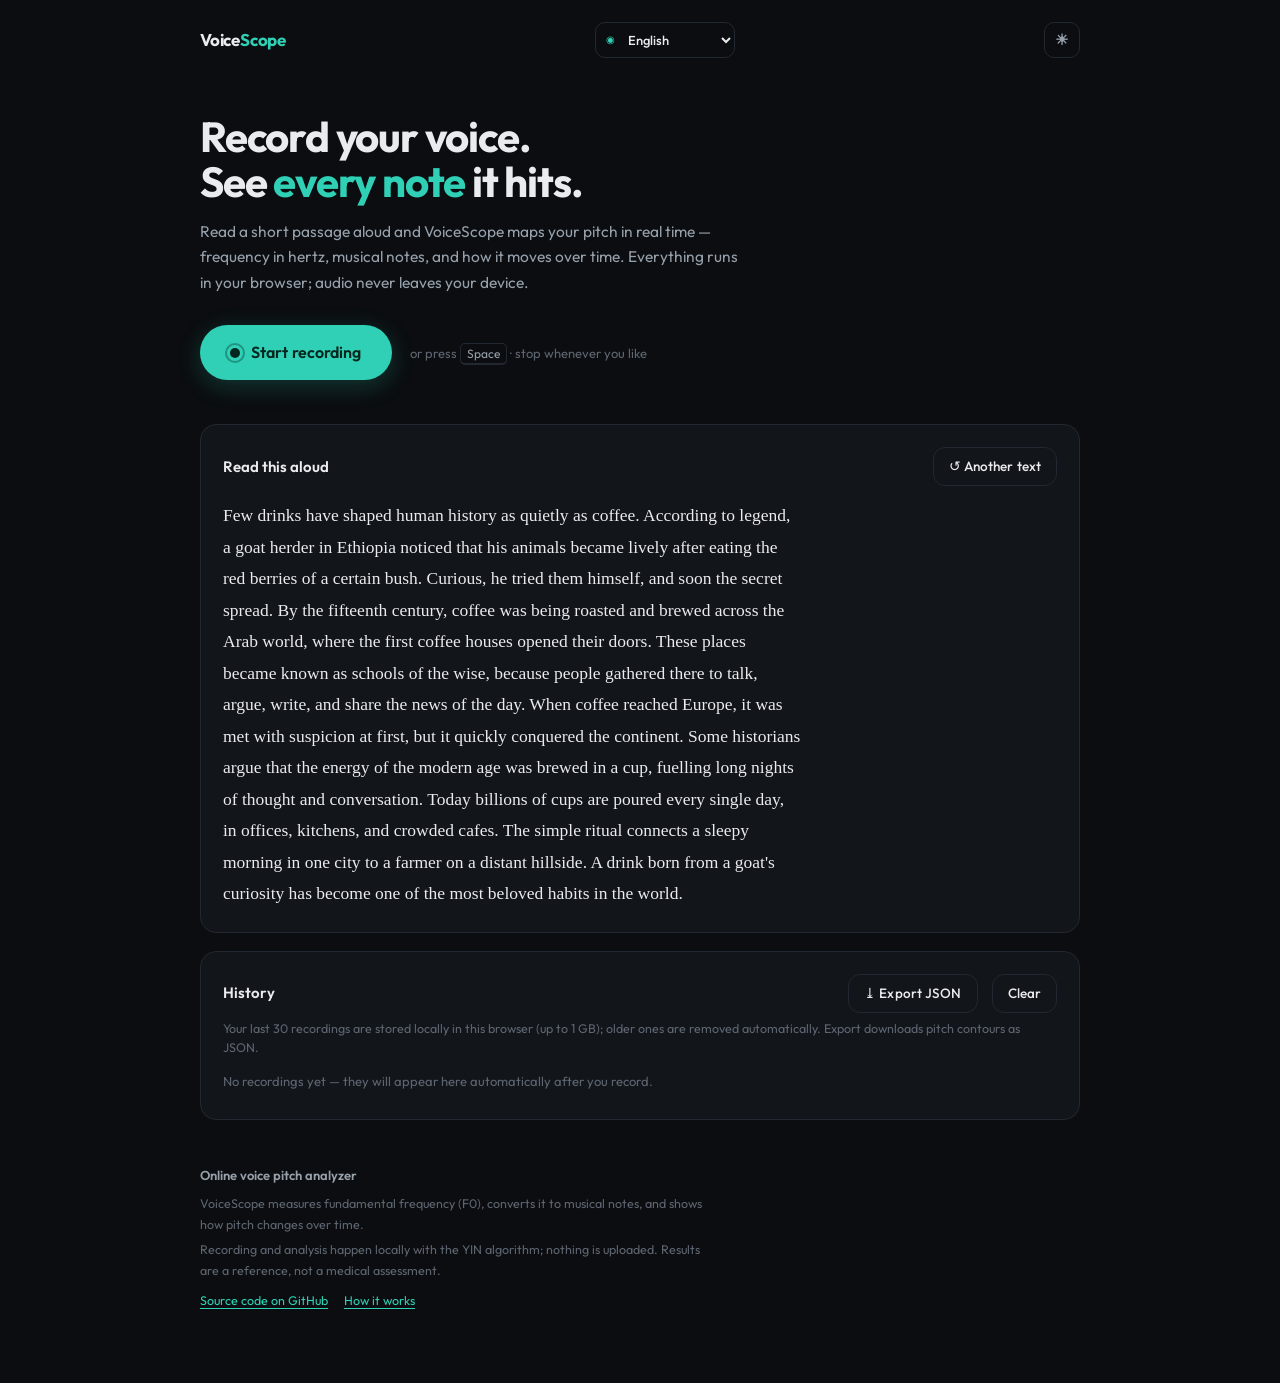
==== index.html @ 10de9e74 "Stabilize mobile recording and redesign playback Fix live-panel reflow caused by variable pitch text" ====
<!DOCTYPE html>
<html lang="en">
<head>
<meta charset="UTF-8" />
<meta name="viewport" content="width=device-width, initial-scale=1.0" />
<title>VoiceScope — free online voice pitch analyzer</title>
<meta name="description" content="Free online voice pitch analyzer. Record your voice and see its fundamental frequency (F0) in hertz, musical notes, and how the pitch moves over time. A clean, private voicecel alternative — audio never leaves your browser." />
<meta name="keywords" content="voice pitch analyzer, voice frequency analyzer, fundamental frequency, F0, voice pitch test, pitch detection, YIN, vocal range, voice notes, Hz, voicecel, voicecel alternative, deep voice test, анализатор голоса, высота голоса, частота голоса, тон голоса, определить высоту голоса онлайн" />
<meta name="robots" content="index, follow, max-image-preview:large" />
<meta name="author" content="Lemelson" />
<meta name="theme-color" content="#0b0d10" />
<link rel="canonical" href="https://lemelson.github.io/VoiceScope/" />
<link rel="icon" href="favicon.svg" type="image/svg+xml" />
<meta property="og:type" content="website" />
<meta property="og:locale" content="en_US" />
<meta property="og:locale:alternate" content="ru_RU" />
<meta property="og:locale:alternate" content="es_ES" />
<meta property="og:locale:alternate" content="de_DE" />
<meta property="og:locale:alternate" content="fr_FR" />
<meta property="og:locale:alternate" content="pt_BR" />
<meta property="og:locale:alternate" content="zh_CN" />
<meta property="og:locale:alternate" content="ja_JP" />
<meta property="og:locale:alternate" content="ko_KR" />
<meta property="og:locale:alternate" content="hi_IN" />
<meta property="og:site_name" content="VoiceScope" />
<meta property="og:title" content="VoiceScope — free online voice pitch analyzer" />
<meta property="og:description" content="Record your voice and see its fundamental frequency, notes and pitch contour over time. Runs entirely in your browser — a private voicecel alternative." />
<meta property="og:url" content="https://lemelson.github.io/VoiceScope/" />
<meta property="og:image" content="https://lemelson.github.io/VoiceScope/og-image.png" />
<meta property="og:image:width" content="1200" />
<meta property="og:image:height" content="630" />
<meta property="og:image:alt" content="VoiceScope — free online voice pitch analyzer showing a pitch contour" />
<meta name="twitter:card" content="summary_large_image" />
<meta name="twitter:title" content="VoiceScope — voice pitch analyzer" />
<meta name="twitter:description" content="See your voice frequency, notes and pitch contour, right in your browser. Audio stays on your device." />
<meta name="twitter:image" content="https://lemelson.github.io/VoiceScope/og-image.png" />
<link rel="preconnect" href="https://fonts.googleapis.com" />
<link rel="preconnect" href="https://fonts.gstatic.com" crossorigin />
<link href="https://fonts.googleapis.com/css2?family=Outfit:wght@400;500;600;700&display=swap" rel="stylesheet" />
<script type="application/ld+json">
{
  "@context": "https://schema.org",
  "@type": "WebApplication",
  "name": "VoiceScope",
  "alternateName": "Voice pitch analyzer",
  "url": "https://lemelson.github.io/VoiceScope/",
  "description": "Free in-browser voice pitch analyzer with note visualization and a pitch contour over time — a private voicecel alternative.",
  "applicationCategory": "MultimediaApplication",
  "operatingSystem": "Any",
  "browserRequirements": "Modern browser with Web Audio API and microphone access",
  "isAccessibleForFree": true,
  "image": "https://lemelson.github.io/VoiceScope/og-image.png",
  "keywords": "voice pitch analyzer, fundamental frequency, F0, pitch detection, vocal range, voicecel alternative, высота голоса, частота голоса",
  "offers": { "@type": "Offer", "price": "0", "priceCurrency": "USD" },
  "codeRepository": "https://github.com/Lemelson/VoiceScope",
  "inLanguage": ["en", "ru", "es", "de", "fr", "pt", "zh", "ja", "ko", "hi"],
  "featureList": [
    "Fundamental frequency (F0) analysis in hertz",
    "Note detection and pitch contour over time",
    "Local processing — audio never uploaded",
    "Playback and WAV download",
    "Local recording history"
  ]
}
</script>
<style>
  :root{
    --bg:#0b0d10; --panel:#12151a; --panel2:#191d24; --line:#222831;
    --text:#e9ebee; --muted:#96a0ab; --muted2:#5d6570;
    --accent:#2fd0b5; --accent-soft:rgba(47,208,181,.12); --accent-ink:#05261f;
    --blue:#6ea8f7; --red:#ef6f6b; --amber:#e8b44a; --stop-ink:#2a0808;
    --radius:16px; --shadow:none; --field-bg:#191d24;
  }
  [data-theme="light"]{
    --bg:#f6f6f4; --panel:#ffffff; --panel2:#f0f0ee; --line:#e5e5e2;
    --text:#1d2126; --muted:#69727c; --muted2:#9aa2ab;
    --accent:#0e9a85; --accent-soft:rgba(14,154,133,.10); --accent-ink:#ffffff;
    --blue:#2563eb; --red:#dc4a45; --amber:#c98a12; --stop-ink:#ffffff;
    --shadow:0 1px 2px rgba(25,30,40,.04), 0 4px 14px rgba(25,30,40,.05); --field-bg:#f7f7f5;
  }
  *{box-sizing:border-box}
  .sr-only{position:absolute; width:1px; height:1px; padding:0; margin:-1px; overflow:hidden;
    clip:rect(0,0,0,0); white-space:nowrap; border:0}
  html{scroll-behavior:smooth}
  html,body{margin:0;padding:0}
  body{
    background:var(--bg); color:var(--text);
    font:15px/1.55 "Outfit",-apple-system,BlinkMacSystemFont,"Segoe UI",Roboto,sans-serif;
    -webkit-font-smoothing:antialiased;
    display:flex; flex-direction:column; align-items:center;
    min-height:100dvh; padding:0 20px 72px;
    transition:background .25s ease, color .25s ease;
  }
  .wrap{width:100%; max-width:880px}

  /* top bar */
  .topbar{display:flex; align-items:center; gap:12px; padding:22px 0 0}
  .wordmark{font-weight:700; font-size:17px; letter-spacing:-.2px}
  .wordmark i{font-style:normal; color:var(--accent)}
  .lang-picker{margin-left:auto; position:relative; display:flex; align-items:center}
  .lang-picker::before{content:'◉'; position:absolute; left:11px; color:var(--accent); font-size:10px; pointer-events:none}
  .lang-picker select{height:36px; min-width:128px; padding:0 30px 0 28px; border-radius:10px;
    background:transparent; color:var(--text); border:1px solid var(--line); cursor:pointer; font-weight:500}
  .lang-picker select:hover{border-color:var(--accent)}
  .theme-btn{margin-left:auto; background:transparent; border:1px solid var(--line); color:var(--muted);
    width:36px; height:36px; padding:0; border-radius:10px; font-size:15px; cursor:pointer; flex:0 0 auto;
    transition:border-color .2s, color .2s}
  .theme-btn:hover{border-color:var(--accent); color:var(--accent)}
  .theme-btn:focus-visible{outline:2px solid var(--accent); outline-offset:2px}

  /* hero */
  .hero{padding:56px 0 44px; max-width:620px}
  .hero.hidden{display:none}
  .hero h1{font-size:clamp(30px,5.4vw,42px); font-weight:700; letter-spacing:-1.2px;
    line-height:1.08; margin:0 0 14px; text-wrap:balance}
  .hero h1 em{font-style:normal; color:var(--accent)}
  .hero p{color:var(--muted); font-size:15.5px; line-height:1.65; margin:0 0 30px; max-width:54ch; text-wrap:pretty}
  .hero-cta{display:flex; align-items:center; gap:18px; flex-wrap:wrap}
  .hero-hint{color:var(--muted2); font-size:13px}
  kbd{font:12px/1 "Outfit",sans-serif; border:1px solid var(--line); border-bottom-width:2px;
    border-radius:5px; padding:2px 6px; color:var(--muted)}

  button{font:inherit; cursor:pointer; border:none; border-radius:12px;
    padding:10px 18px; font-weight:600; letter-spacing:.1px;
    transition:transform .15s ease, filter .15s ease, background .2s, color .2s, border-color .2s}
  button:disabled{opacity:.4; cursor:default}
  button:focus-visible{outline:2px solid var(--accent); outline-offset:2px}
  button:active:not(:disabled){transform:scale(.98)}

  .btn-rec{background:var(--accent); color:var(--accent-ink);
    padding:15px 30px; border-radius:999px; font-size:16px; font-weight:600;
    display:inline-flex; align-items:center; gap:11px;
    box-shadow:0 6px 24px rgba(47,208,181,.22)}
  .btn-rec:hover:not(:disabled){filter:brightness(1.07); transform:translateY(-1px)}
  .rec-dot{width:10px; height:10px; border-radius:50%; background:var(--accent-ink); position:relative}
  .rec-dot::after{content:''; position:absolute; inset:-5px; border-radius:50%;
    border:2px solid var(--accent-ink); opacity:.35; animation:pulse 2s ease-out infinite}
  @keyframes pulse{0%{transform:scale(.6); opacity:.4} 70%{transform:scale(1.15); opacity:0} 100%{opacity:0}}

  .btn-stop{background:var(--red); color:var(--stop-ink); border-radius:999px; padding:12px 26px; font-size:15px}
  .btn-stop:hover{filter:brightness(1.08)}
  .btn-ghost{background:transparent; color:var(--text); border:1px solid var(--line); padding:8px 15px; font-weight:500; font-size:13.5px}
  .btn-ghost:hover:not(:disabled){border-color:var(--accent); color:var(--accent)}

  .card{
    background:var(--panel); border:1px solid var(--line);
    border-radius:var(--radius); padding:22px; margin-bottom:18px;
    box-shadow:var(--shadow); transition:background .25s ease, border-color .25s ease;
  }
  .row{display:flex; gap:14px; align-items:center; flex-wrap:wrap}
  .grow{flex:1 1 auto}
  .hint{color:var(--muted2); font-size:12.5px; margin-top:6px}
  a{color:var(--accent); text-underline-offset:3px}

  /* live panel */
  #live{display:none}
  #live.on{display:grid; grid-template-columns:auto minmax(110px,1fr) minmax(88px,auto) minmax(110px,auto) auto;
    align-items:center; gap:18px; position:sticky; top:12px; z-index:5; backdrop-filter:blur(8px);
    overflow-anchor:none}
  .timer{font-variant-numeric:tabular-nums; font-size:30px; font-weight:600; letter-spacing:.5px}
  .live-stat{font-size:13px; color:var(--muted); display:flex; flex-direction:column; justify-content:center;
    gap:1px; min-width:88px; min-height:52px; overflow:hidden}
  .live-stat span,.live-stat b{display:block; white-space:nowrap; overflow:hidden; text-overflow:ellipsis}
  .live-stat span{height:18px; line-height:18px}
  .live-stat b{height:26px; line-height:26px}
  .live-stat b{color:var(--text); font-size:17px; font-weight:600; font-variant-numeric:tabular-nums}
  .live-stat.acc b{color:var(--accent)}
  .meter{height:8px; background:var(--panel2); border-radius:6px; overflow:hidden; min-width:0}
  .meter > i{display:block; height:100%; width:0%; background:linear-gradient(90deg,var(--accent),var(--amber),var(--red)); transition:width .06s linear}

  .live-chart-stage{display:none; margin-bottom:20px; padding-bottom:20px; border-bottom:1px solid var(--line); overflow-anchor:none}
  .live-chart-stage.on{display:block}
  .live-chart-head{display:flex; align-items:baseline; justify-content:space-between; gap:12px; margin-bottom:10px}
  .live-chart-head strong{font-size:14px; font-weight:600}
  .live-chart-head span{color:var(--muted2); font-size:12px}
  #liveChart{height:clamp(260px,38vw,360px); background:var(--bg); cursor:default}

  /* reading passage */
  .read-top{display:flex; align-items:center; gap:14px; flex-wrap:wrap; margin-bottom:6px}
  .read-top strong{font-weight:600; font-size:15px}
  .seg{display:inline-flex; background:var(--panel2); border:1px solid var(--line); border-radius:999px; padding:3px}
  .seg button{background:transparent; color:var(--muted); border-radius:999px; padding:5px 15px; font-size:13px; font-weight:500}
  .seg button.active{background:var(--accent); color:var(--accent-ink); font-weight:600}
  .rtext{font-family:Georgia,"Times New Roman",serif; font-size:17.5px; line-height:1.8;
         max-width:66ch; margin-top:14px; text-wrap:pretty}
  [data-theme="light"] .rtext{color:#2a2f36}

  /* results */
  #results{display:none}
  #results.on{display:block}
  .sec-label{font-size:11.5px; font-weight:600; letter-spacing:1.6px; text-transform:uppercase;
    color:var(--muted2); margin:34px 0 12px}
  .stats{display:grid; grid-template-columns:minmax(180px,1.35fr) repeat(3,minmax(105px,1fr)); gap:10px}
  .stat{background:var(--panel2); border:1px solid var(--line); border-radius:12px; padding:13px 15px; min-height:78px}
  .stat .k{font-size:12px; color:var(--muted)}
  .stat .v{font-size:22px; font-weight:600; margin-top:2px; font-variant-numeric:tabular-nums; letter-spacing:-.3px}
  .stat .v small{font-size:12.5px; color:var(--muted); font-weight:500; letter-spacing:0}
  .stat.hero-stat{grid-row:span 2; display:flex; flex-direction:column; justify-content:center; min-height:166px;
    background:var(--accent-soft); border-color:color-mix(in srgb,var(--accent) 28%,var(--line))}
  .stat.hero-stat .v{color:var(--accent); font-size:32px; line-height:1.15}

  .chart-box{position:relative; width:100%}
  canvas{width:100%; display:block; border-radius:10px; cursor:pointer}
  .vline{position:absolute; width:1px; pointer-events:none; display:none; z-index:2}
  .vline.play{width:2px; background:var(--accent); box-shadow:0 0 8px var(--accent)}
  .vline.play::before{content:''; position:absolute; top:-5px; left:-3px; width:8px; height:8px;
    border-radius:50%; background:var(--accent); box-shadow:0 0 6px var(--accent)}
  .vline.hover{background:var(--muted2); opacity:.6}
  .vtip{position:absolute; transform:translateX(-50%); background:var(--text); color:var(--bg);
    font-size:10px; font-weight:600; padding:2px 6px; border-radius:5px; pointer-events:none;
    display:none; z-index:3; font-variant-numeric:tabular-nums; white-space:nowrap}
  .legend{display:flex; gap:16px; flex-wrap:wrap; font-size:12px; color:var(--muted); margin-top:12px}
  .legend span{display:inline-flex; align-items:center; gap:6px}
  .swatch{width:18px; height:3px; border-radius:2px; display:inline-block}
  .dot{width:8px; height:8px; border-radius:50%; display:inline-block}
  audio{display:none}
  .audio-player{display:grid; grid-template-columns:42px auto minmax(120px,1fr) 36px 90px; gap:12px;
    align-items:center; background:var(--panel2); border:1px solid var(--line); border-radius:14px; padding:12px 14px}
  .player-icon{display:grid; place-items:center; width:38px; height:38px; padding:0; border-radius:10px;
    background:var(--text); color:var(--bg); font-size:15px}
  #playerToggle::before{content:''; width:0; height:0; margin-left:2px; border-top:6px solid transparent;
    border-bottom:6px solid transparent; border-left:9px solid currentColor}
  #playerToggle[data-playing="true"]::before{width:11px; height:13px; margin:0; border:0;
    background:linear-gradient(90deg,currentColor 0 35%,transparent 35% 65%,currentColor 65%)}
  #playerMute::before{content:''; width:15px; height:14px; background:currentColor;
    clip-path:polygon(0 36%,32% 36%,72% 0,72% 100%,32% 64%,0 64%)}
  #playerMute::after{content:''; width:7px; height:11px; margin-left:-9px; border-right:2px solid currentColor;
    border-radius:50%}
  #playerMute[data-muted="true"]::after{width:10px; height:2px; margin-left:-12px; border:0; border-radius:2px;
    background:currentColor; transform:rotate(45deg); box-shadow:0 0 0 1px var(--panel2)}
  .player-icon:hover{filter:brightness(.9)}
  .player-icon.secondary{width:34px; height:34px; background:transparent; color:var(--muted); border:1px solid var(--line)}
  .player-time{font-size:12.5px; color:var(--muted); font-variant-numeric:tabular-nums; white-space:nowrap}
  .player-range{appearance:none; -webkit-appearance:none; height:4px; border-radius:4px; background:var(--line); cursor:pointer}
  .player-range::-webkit-slider-runnable-track{height:4px; border-radius:4px; background:transparent}
  .player-range::-webkit-slider-thumb{-webkit-appearance:none; width:15px; height:15px; border-radius:50%;
    margin-top:-5px; background:var(--accent); border:3px solid var(--panel2); box-shadow:0 0 0 1px var(--accent)}
  .player-range::-moz-range-track{height:4px; border-radius:4px; background:transparent}
  .player-range::-moz-range-thumb{width:10px; height:10px; border-radius:50%; background:var(--accent);
    border:3px solid var(--panel2); box-shadow:0 0 0 1px var(--accent)}
  .player-volume{max-width:90px}

  /* analysis settings */
  details.adv{margin-top:16px; border-top:1px solid var(--line); padding-top:14px}
  details.adv > summary{cursor:pointer; color:var(--muted); font-size:13.5px; font-weight:500; list-style:none; user-select:none}
  details.adv > summary::-webkit-details-marker{display:none}
  details.adv > summary::before{content:'▸ '; color:var(--accent)}
  details.adv[open] > summary::before{content:'▾ '}
  .adv-body{margin-top:16px; display:flex; flex-direction:column; gap:16px}
  .presets-bar{display:flex; align-items:center; gap:12px; flex-wrap:wrap; margin-bottom:6px}
  .presets-label{font-size:12px; color:var(--muted); font-weight:500}
  .presets{display:flex; gap:8px; flex-wrap:wrap}
  .preset{background:var(--panel2); border:1px solid var(--line); color:var(--text);
          padding:7px 14px; border-radius:999px; font-size:12.5px; font-weight:500}
  .preset:hover{border-color:var(--muted2)}
  .preset.active{background:var(--accent); color:var(--accent-ink); border-color:var(--accent); font-weight:600}
  .preset-desc{font-size:12px; color:var(--muted2); margin-bottom:14px; min-height:16px}
  select{background:var(--panel2); border:1px solid var(--line); color:var(--text);
         border-radius:9px; padding:7px 10px; font-size:13px; outline:none; max-width:100%; font-family:inherit}
  select:focus-visible{outline:2px solid var(--accent)}
  .check{display:flex; align-items:center; gap:8px; font-size:13px; color:var(--muted); cursor:pointer; user-select:none}
  .check input{accent-color:var(--accent); width:15px; height:15px}
  input[type=range]{accent-color:var(--accent); width:100%}
  .adv-grid{display:flex; gap:18px 26px; flex-wrap:wrap}
  .ctl{display:flex; flex-direction:column; gap:5px; font-size:12.5px; color:var(--text); min-width:200px; max-width:280px}
  .ctl .lab{display:flex; justify-content:space-between; gap:8px}
  .ctl .lab b{color:var(--accent); font-variant-numeric:tabular-nums}
  .ctl .exp{color:var(--muted2); font-size:11.5px; line-height:1.5}
  .pen{color:var(--muted)}

  /* classification + scale */
  .class-line{font-size:14.5px; margin:18px 0 2px}
  .class-line b{color:var(--accent)}
  .pctl{font-size:12.5px; color:var(--muted); margin:4px 0}
  .scale{position:relative; height:42px; margin:18px 4px 30px}
  .scale .segm{position:absolute; top:0; height:16px}
  .scale .segm:first-of-type{border-radius:5px 0 0 5px}
  .scale .segm:last-of-type{border-radius:0 5px 5px 0}
  .scale .segm.cur{height:22px; top:-3px; border-radius:5px; z-index:1;
    box-shadow:0 0 0 1.5px var(--bg), 0 0 10px rgba(0,0,0,.25)}
  .scale .ticks{position:absolute; top:22px; left:0; width:100%; height:14px; font-size:10px; color:var(--muted2)}
  .scale .tk{position:absolute; transform:translateX(-50%); white-space:nowrap}
  .scale .marker{position:absolute; top:-7px; width:2px; height:26px; background:var(--text); box-shadow:0 0 0 1px rgba(0,0,0,.45)}
  .scale .marker::after{content:attr(data-l); position:absolute; top:-18px; left:50%; transform:translateX(-50%);
        white-space:nowrap; font-size:10px; color:var(--text); font-weight:700}

  /* history */
  .hist-item{display:grid; grid-template-columns:minmax(0,1fr) auto; align-items:center; gap:18px;
    padding:14px 0; border-top:1px solid var(--line); font-size:13px}
  .hist-item:first-child{border-top:none}
  .hist-main{min-width:0}
  .hist-pitch-line{display:flex; align-items:baseline; gap:8px; min-width:0; margin-bottom:4px}
  .hist-hz{font-size:20px; line-height:1; font-weight:650; letter-spacing:-.35px; font-variant-numeric:tabular-nums}
  .hist-hz small{font-size:11px; color:var(--muted); font-weight:500; letter-spacing:0}
  .hist-note{color:var(--text); font-size:12px; font-weight:600; background:var(--panel2); border:1px solid var(--line);
    border-radius:6px; padding:2px 6px}
  .hist-zone{color:var(--accent); font-size:11.5px; font-weight:600; white-space:nowrap; overflow:hidden; text-overflow:ellipsis}
  .hist-meta{display:flex; gap:7px; flex-wrap:wrap; color:var(--muted2); font-size:11.5px}
  .hist-meta span+span::before{content:'·'; margin-right:7px; color:var(--muted2)}
  .hist-btns{display:flex; align-items:center; gap:7px}
  .ibtn{background:var(--panel2); border:1px solid var(--line); color:var(--text);
        border-radius:9px; min-height:34px; padding:6px 11px; font-size:12px; cursor:pointer; font-weight:500}
  .ibtn.act-play,.ibtn.del{width:34px; padding:0}
  .ibtn:hover{border-color:var(--accent); color:var(--accent)}
  .ibtn.active{border-color:var(--accent); color:var(--accent)}
  .ibtn.del:hover{border-color:var(--red); color:var(--red)}
  .hist-empty{color:var(--muted2); font-size:13px; padding:6px 0}

  .banner{background:rgba(239,111,107,.10); border:1px solid rgba(239,111,107,.35); color:var(--red);
    padding:12px 15px; border-radius:12px; font-size:13.5px; margin:16px 0; display:none}
  .banner.on{display:block}

  footer{margin-top:44px; color:var(--muted2); font-size:12.5px; line-height:1.7}
  footer h2{font-size:13px; font-weight:600; color:var(--muted); margin:0 0 6px; letter-spacing:0}
  footer p{margin:4px 0; max-width:64ch}
  .foot-links{display:flex; gap:16px; flex-wrap:wrap; margin-top:8px; font-size:12.5px}

  @media (max-width:560px){
    .hero{padding:38px 0 30px}
    .card{padding:16px}
    #live.on{position:relative; top:auto; grid-template-columns:auto minmax(70px,1fr) auto; gap:10px 12px}
    #live .timer{grid-column:1; grid-row:1}
    #live .meter{grid-column:2; grid-row:1}
    #live .btn-stop{grid-column:3; grid-row:1; padding:10px 17px}
    #live .live-stat{grid-row:2; min-width:0; min-height:52px}
    #live .live-stat:not(.acc){grid-column:1 / 2}
    #live .live-stat.acc{grid-column:2 / 4}
    .timer{font-size:24px}
    .lang-picker select{min-width:112px; max-width:140px}
    .stats{grid-template-columns:repeat(2,minmax(0,1fr)); gap:8px}
    .stat{min-height:72px; padding:12px}
    .stat.hero-stat{grid-column:1/-1; grid-row:auto; min-height:108px}
    .stat.hero-stat .v{font-size:30px}
    .audio-player{grid-template-columns:42px auto minmax(80px,1fr) 36px; gap:9px; padding:10px}
    .player-volume{display:none}
    .hist-item{grid-template-columns:1fr; gap:11px; padding:16px 0}
    .hist-btns{justify-content:flex-start}
    .hist-btns .act-load{flex:1}
  }
</style>
</head>
<body>
<div class="wrap">
  <header class="topbar">
    <div class="wordmark">Voice<i>Scope</i></div>
    <label class="lang-picker" id="langPicker">
      <span class="sr-only" data-i18n="language">Language</span>
      <select id="siteLang" aria-label="Language"></select>
    </label>
    <button id="themeBtn" class="theme-btn" title="Toggle theme" aria-label="Toggle theme">☀</button>
  </header>

  <div id="banner" class="banner" role="alert"></div>

  <!-- hero -->
  <section id="hero" class="hero">
    <h1 data-i18n-html="heroTitle">Record your voice.<br />See <em>every note</em> it hits.</h1>
    <p data-i18n="heroBody">Read a short passage aloud and VoiceScope maps your pitch in real time — frequency in hertz, musical notes, and how it moves over time. Everything runs in your browser; audio never leaves your device.</p>
    <div class="hero-cta">
      <button id="rec" class="btn-rec"><span class="rec-dot"></span><span data-i18n="start">Start recording</span></button>
      <span class="hero-hint" data-i18n-html="shortcut">or press <kbd>Space</kbd> · stop whenever you like</span>
    </div>
  </section>

  <!-- live -->
  <div id="live" class="card">
    <div class="timer" id="timer">00:00</div>
    <div class="meter"><i id="meterFill"></i></div>
    <div class="live-stat"><span data-i18n="now">now</span><b id="liveNote">—</b><span id="liveHz"></span></div>
    <div class="live-stat acc"><span data-i18n="medianSoFar">median so far</span><b id="liveMed">—</b><span id="liveMedHz"></span></div>
    <button id="stop" class="btn-stop" data-i18n="stop">■ Stop</button>
  </div>

  <!-- reading material -->
  <div id="reader" class="card">
    <div id="liveChartStage" class="live-chart-stage">
      <div class="live-chart-head">
        <strong data-i18n="liveTitle">Your pitch, live</strong>
        <span data-i18n="liveHint">the chart compresses as the recording grows</span>
      </div>
      <canvas id="liveChart"></canvas>
    </div>
    <div class="read-top">
      <strong data-i18n="readAloud">Read this aloud</strong>
      <div class="grow"></div>
      <button id="shuffle" class="btn-ghost" data-i18n="anotherText">↺ Another text</button>
    </div>
    <div id="readText" class="rtext"></div>
  </div>

  <!-- results -->
  <div id="results">
    <div class="sec-label" data-i18n="results">Results</div>
    <div class="card">
      <div class="stats" id="stats"></div>
      <div id="classbox"></div>
    </div>

    <div class="card">
      <div class="presets-bar">
        <span class="presets-label" data-i18n="profile">Profile</span>
        <div class="presets" id="presets"></div>
      </div>
      <div class="preset-desc" id="presetDesc"></div>
      <div class="chart-box">
        <canvas id="chart"></canvas>
        <div id="hoverline" class="vline hover"></div>
        <div id="playhead" class="vline play"></div>
        <div id="hovertip" class="vtip"></div>
      </div>
      <div class="hint" style="margin:8px 0 0" data-i18n="chartHint">▶ Click the chart to play from that point; click near the line to pause. Hover to see the time.</div>
      <div class="legend">
        <span><i class="dot" style="background:rgba(180,188,196,.4)"></i> <span data-i18n="rawPoints">raw points</span></span>
        <span><i class="dot" style="background:var(--red)"></i> <span data-i18n="trimmedOutliers">trimmed outliers</span></span>
        <span><i class="swatch" style="background:var(--accent)"></i> EMA</span>
        <span><i class="swatch" style="background:var(--blue)"></i> MA</span>
      </div>

      <details class="adv" id="adv">
        <summary data-i18n="analysisSettings">Analysis settings</summary>
        <div class="adv-body">
          <div class="exp" style="color:var(--muted2); font-size:12px" data-i18n-html="customHint">Changing anything below switches the profile to <b>Custom</b> — your own preset.</div>
          <div class="row" style="gap:16px">
            <label class="check"><input id="optRaw" type="checkbox" checked /> <span data-i18n="points">points</span></label>
            <label class="check"><input id="optEma" type="checkbox" checked /> EMA</label>
            <label class="check"><input id="optMa" type="checkbox" /> MA</label>
            <div class="ctl" style="min-width:260px">
              <span class="lab"><span data-i18n="outlierTrimming">Outlier trimming</span> <span id="trimDesc" class="pen"></span></span>
              <select id="trimMode">
                <option value="off" data-i18n="trimOff">Off — show everything as is</option>
                <option value="p1" data-i18n="trimLight">Light — trim 1% at the edges</option>
                <option value="p3" data-i18n="trimMedium">Medium — trim 3% at the edges</option>
                <option value="p5" data-i18n="trimStrict">Strict — trim 5% at the edges</option>
                <option value="p10" data-i18n="trimAggressive">Aggressive — trim 10% at the edges</option>
                <option value="mad" data-i18n="trimSmart">Smart (hybrid MAD) — short glitches</option>
              </select>
              <span class="exp" data-i18n="trimExplain">Percentile modes cut both edges of the whole recording. Smart removes brief, low-confidence jumps using nearby speech while preserving clear pitch changes.</span>
            </div>
          </div>
          <div class="adv-grid">
            <div class="ctl">
              <span class="lab"><span data-i18n="sensitivity">Sensitivity</span> <b id="sensVal">0.55</b></span>
              <input id="sens" type="range" min="0.30" max="0.90" step="0.05" value="0.55" />
              <span class="exp" data-i18n="sensitivityExplain">Pitch-confidence threshold. Lower catches more quiet sounds and noise; higher keeps only clear tone.</span>
            </div>
            <div class="ctl">
              <span class="lab"><span data-i18n="maWindow">MA window</span> <b id="maWindowVal">72 ms</b></span>
              <input id="maWindow" type="range" min="24" max="800" step="8" value="72" />
              <span class="exp" data-i18n="maExplain">How much time the centred moving average smooths over.</span>
            </div>
            <div class="ctl">
              <span class="lab"><span data-i18n="emaSpan">EMA span</span> <b id="emaSpanVal">72 ms</b></span>
              <input id="emaSpan" type="range" min="24" max="800" step="8" value="72" />
              <span class="exp" data-i18n="emaExplain">Exponential smoothing span. Smaller reacts faster; larger is smoother.</span>
            </div>
            <div class="ctl">
              <span class="lab"><label class="check" style="color:var(--text)"><input id="optOctave" type="checkbox" checked /> <span data-i18n="octaveCorrection">Octave correction</span></label></span>
              <span class="exp" data-i18n="octaveExplain">Fixes brief false 2× jumps when the detector confuses an octave.</span>
            </div>
            <div class="ctl">
              <span class="lab"><span data-i18n="minDuration">Min duration</span> <b id="minRunVal">3</b></span>
              <input id="minRun" type="range" min="0" max="12" step="1" value="3" />
              <span class="exp" data-i18n="minExplain">Drops voiced bursts shorter than N frames — usually clicks, breaths, or artifacts.</span>
            </div>
            <div class="ctl">
              <span class="lab"><label class="check" style="color:var(--text)"><input id="optAdaptive" type="checkbox" checked /> <span data-i18n="adaptiveSilence">Adaptive silence floor</span></label></span>
              <span class="exp" data-i18n="adaptiveExplain">Estimates background noise from quiet sections and removes anything quieter.</span>
            </div>
          </div>
        </div>
      </details>
    </div>

    <div class="card">
      <div class="row" style="margin-bottom:8px">
        <strong style="font-weight:600" data-i18n="recording">Recording</strong>
        <div class="grow"></div>
        <a id="download" class="btn-ghost" download="voicescope.wav" style="text-decoration:none" data-i18n="downloadWav">↓ Download WAV</a>
      </div>
      <div class="audio-player" id="audioPlayer">
        <button id="playerToggle" class="player-icon" type="button" aria-label="Play"></button>
        <span id="playerTime" class="player-time">0:00 / 0:00</span>
        <input id="playerSeek" class="player-range" type="range" min="0" max="1000" value="0" step="1" aria-label="Playback position" />
        <button id="playerMute" class="player-icon secondary" type="button" aria-label="Mute"></button>
        <input id="playerVolume" class="player-range player-volume" type="range" min="0" max="1" value="1" step="0.05" aria-label="Volume" />
      </div>
      <audio id="player" preload="metadata"></audio>
    </div>
  </div>

  <!-- history -->
  <div class="card" id="histCard">
    <div class="row" style="margin-bottom:6px">
      <strong style="font-weight:600" data-i18n="history">History</strong>
      <span class="pen" id="histUsage" style="font-size:12px"></span>
      <div class="grow"></div>
      <button id="exportData" class="btn-ghost" data-i18n="exportJson">⤓ Export JSON</button>
      <button id="clearHist" class="btn-ghost" data-i18n="clear">Clear</button>
    </div>
    <div class="hint" style="margin:0 0 8px" data-i18n="historyHint">Your last 30 recordings are stored locally in this browser (up to 1 GB); older ones are removed automatically. Export downloads the pitch contours as JSON.</div>
    <div id="histList"></div>
  </div>

  <footer>
    <h2 data-i18n="footerTitle">Online voice pitch analyzer</h2>
    <p data-i18n="footerBody">VoiceScope measures the fundamental frequency (F0), converts it to musical notes, and shows how pitch changes over time.</p>
    <p data-i18n="footerPrivacy">Recording and analysis happen locally with the YIN algorithm; nothing is uploaded. Results are a reference, not a medical assessment.</p>
    <div class="foot-links">
      <a href="https://github.com/Lemelson/VoiceScope" target="_blank" rel="noreferrer" data-i18n="source">Source code on GitHub</a>
      <a href="https://github.com/Lemelson/VoiceScope#readme" target="_blank" rel="noreferrer" data-i18n="how">How it works</a>
    </div>
  </footer>
</div>

<script src="i18n.js"></script>
<script src="content.js"></script>
<script src="analysis-core.js"></script>
<script>
"use strict";
const $ = s => document.querySelector(s);

/* ---------- interface localization ---------- */
const L10N = window.VoiceScopeI18n;
let uiLang = 'en';
try{
  const savedLanguage = localStorage.getItem('vs-ui-lang');
  if(savedLanguage && L10N.LANGUAGES.some(language=>language.code===savedLanguage)) uiLang = savedLanguage;
}catch(_){}
const systemLanguage = L10N.preferredLanguage(navigator.languages || [navigator.language]);
const t = (key, variables) => L10N.translate(uiLang, key, variables);

function buildLanguageMenu(){
  const select = $('#siteLang');
  select.innerHTML = L10N.orderedLanguages(systemLanguage)
    .map(language=>`<option value="${language.code}">${language.name}</option>`).join('');
  select.value = uiLang;
}

function applyTranslations(){
  document.documentElement.lang = uiLang;
  document.title = t('metaTitle');
  const description = document.querySelector('meta[name="description"]');
  if(description) description.content = t('metaDescription');
  document.querySelectorAll('[data-i18n]').forEach(element=>{
    element.textContent = t(element.dataset.i18n);
  });
  document.querySelectorAll('[data-i18n-html]').forEach(element=>{
    element.innerHTML = t(element.dataset.i18nHtml);
  });
  $('#siteLang').setAttribute('aria-label', t('language'));
  $('#themeBtn').title = t('theme');
  $('#themeBtn').setAttribute('aria-label', t('theme'));
  updatePlayerControls();
}

function setUiLanguage(language, persist){
  uiLang = L10N.normalizeLanguageTag(language);
  if(persist !== false){ try{ localStorage.setItem('vs-ui-lang', uiLang); }catch(_){} }
  $('#siteLang').value = uiLang;
  applyTranslations();
  renderReading(true);
  buildPresets();
  markActivePreset();
  updateTrimDesc();
  localizeHistoryItems();
  if(lastDraw){
    const statRange = renderStats(lastDraw.pts);
    lastDraw.statRange = statRange;
    renderChart(lastDraw.pts, lastDraw.band, statRange);
  }
}

/* ---------- reading material ---------- */
const readingIndices = {};
function pickIdx(len, prev){
  if(len <= 1) return 0;
  let i; do { i = Math.floor(Math.random()*len); } while(i === prev);
  return i;
}
function renderReading(fresh){
  const C = window.VS_CONTENT;
  if(!C){ $('#reader').style.display='none'; return; }
  const texts = C.TEXTS_BY_LANG[uiLang];
  if(!texts || !texts.length){ $('#reader').style.display='none'; return; }
  $('#reader').style.display='';
  if(fresh !== false || readingIndices[uiLang] == null){
    readingIndices[uiLang] = pickIdx(texts.length, readingIndices[uiLang] ?? -1);
  }
  $('#readText').textContent = texts[readingIndices[uiLang]];
}

/* ---------- note / pitch helpers ---------- */
const NOTE_NAMES = ['C','C#','D','D#','E','F','F#','G','G#','A','A#','B'];
const hzToMidi = f => 69 + 12 * Math.log2(f / 440);
const midiToHz = m => 440 * Math.pow(2, (m - 69) / 12);
function midiName(m){
  const n = Math.round(m);
  const name = NOTE_NAMES[((n % 12) + 12) % 12];
  const oct = Math.floor(n / 12) - 1;
  return name + oct;
}
const isBlackKey = n => [1,3,6,8,10].includes(((n % 12) + 12) % 12);

function avg(a){ return a.length ? a.reduce((s,x)=>s+x,0)/a.length : NaN; }
function percentile(sorted, p){
  const n = sorted.length;
  if(!n) return NaN;
  if(n === 1) return sorted[0];
  const idx = (p/100)*(n-1);
  const lo = Math.floor(idx), hi = Math.ceil(idx), frac = idx - lo;
  return sorted[lo] + (sorted[hi]-sorted[lo])*frac;
}

/* ---------- YIN pitch detection ---------- */
function yin(buf, rate, tauMin, tauMax, thresh){
  const W = tauMax;
  const d = new Float32Array(tauMax);
  for(let tau=1; tau<tauMax; tau++){
    let sum = 0;
    for(let j=0; j<W; j++){
      const diff = buf[j] - buf[j+tau];
      sum += diff*diff;
    }
    d[tau] = sum;
  }
  // cumulative mean normalized difference
  d[0] = 1;
  let running = 0;
  for(let tau=1; tau<tauMax; tau++){
    running += d[tau];
    d[tau] = running > 0 ? d[tau]*tau/running : 1;
  }
  // absolute threshold: first dip below thresh
  let best = -1;
  for(let tau=tauMin; tau<tauMax; tau++){
    if(d[tau] < thresh){
      while(tau+1 < tauMax && d[tau+1] < d[tau]) tau++;
      best = tau; break;
    }
  }
  if(best === -1){ // fallback: global min in range
    let min = Infinity;
    for(let tau=tauMin; tau<tauMax; tau++){
      if(d[tau] < min){ min = d[tau]; best = tau; }
    }
  }
  // parabolic interpolation
  let betterTau = best;
  if(best > tauMin && best < tauMax-1){
    const s0=d[best-1], s1=d[best], s2=d[best+1];
    const denom = 2*(2*s1 - s2 - s0);
    if(denom !== 0) betterTau = best + (s2 - s0)/denom;
  }
  return { f0: rate/betterTau, conf: 1 - d[best] };
}

/* ---------- analysis params ---------- */
function computeParams(rate){
  const fmin = 60, fmax = 600;
  const D = Math.max(1, Math.round(rate/16000));
  const aRate = rate / D;
  const tauMax = Math.round(aRate/fmin);
  const tauMin = Math.max(2, Math.round(aRate/fmax));
  const frameLen = 2*tauMax;
  const hop = Math.max(1, Math.round(aRate*0.008)); // 8 ms
  return { D, aRate, tauMin, tauMax, frameLen, hop };
}
function decimate(buf, D){
  if(D <= 1) return buf;
  const n = Math.floor(buf.length/D);
  const out = new Float32Array(n);
  for(let i=0;i<n;i++){
    let s=0; const b=i*D;
    for(let k=0;k<D;k++) s += buf[b+k];
    out[i] = s/D;
  }
  return out;
}

/* ---------- state ---------- */
let audioCtx, stream, source, processor, muteGain;
let recording = false, recordingStarting = false, recChunks = [], recLen = 0, recRate = 44100;
let recordedSamples = null, params = null;
let startedAt = 0, rafId = 0;
let lastAnalysis = null, lastDraw = null, chartGeom = null;
let livePitchPoints = [];
let liveVoicedMidis = [], lastMedUpdate = 0;
let recordingLockRelease = null, recordingLockTask = null;

async function acquireRecordingLock(){
  if(!navigator.locks) return true;
  let reportAcquired;
  const acquired = new Promise(resolve => { reportAcquired = resolve; });
  recordingLockTask = navigator.locks.request('voicescope-recording', { mode:'exclusive', ifAvailable:true }, async lock => {
    if(!lock){ reportAcquired(false); return; }
    await new Promise(resolve => {
      recordingLockRelease = resolve;
      reportAcquired(true);
    });
  }).catch(error => {
    console.warn('Could not acquire cross-tab recording lock:', error);
    reportAcquired(false);
  });
  return acquired;
}

function releaseRecordingLock(){
  if(recordingLockRelease) recordingLockRelease();
  recordingLockRelease = null;
  if(recordingLockTask) recordingLockTask.catch(()=>{});
  recordingLockTask = null;
}

/* ---------- recording ---------- */
async function startRecording(){
  if(recording || recordingStarting) return;
  recordingStarting = true;
  $('#rec').disabled = true;
  if(histAudio) histAudio.pause();
  if(!navigator.mediaDevices || !navigator.mediaDevices.getUserMedia){
    showBanner(t('micUnavailable'));
    recordingStarting = false;
    $('#rec').disabled = false;
    return;
  }

  const lockAcquired = await acquireRecordingLock();
  if(!lockAcquired){
    showBanner(t('recordingElsewhere'));
    recordingStarting = false;
    $('#rec').disabled = false;
    return;
  }

  try{
    stream = await navigator.mediaDevices.getUserMedia({
      audio:{ echoCancellation:false, noiseSuppression:false, autoGainControl:false }
    });
  }catch(e){
    showBanner(t('micDenied', { error:e.message }));
    releaseRecordingLock();
    recordingStarting = false;
    $('#rec').disabled = false;
    return;
  }
  hideBanner();
  audioCtx = new (window.AudioContext || window.webkitAudioContext)();
  recRate = audioCtx.sampleRate;
  params = computeParams(recRate);
  source = audioCtx.createMediaStreamSource(stream);
  processor = audioCtx.createScriptProcessor(4096, 1, 1);
  muteGain = audioCtx.createGain(); muteGain.gain.value = 0;

  recChunks = []; recLen = 0; livePitchPoints = [];
  liveVoicedMidis = []; lastMedUpdate = 0;
  $('#liveMed').textContent = '—'; $('#liveMedHz').textContent = '';
  processor.onaudioprocess = e => {
    const ch = e.inputBuffer.getChannelData(0);
    const copy = new Float32Array(ch.length); copy.set(ch);
    recChunks.push(copy); recLen += copy.length;
    liveProcess(copy);
  };
  source.connect(processor);
  processor.connect(muteGain);
  muteGain.connect(audioCtx.destination);

  recording = true;
  recordingStarting = false;
  startedAt = performance.now();
  $('#results').classList.remove('on');
  $('#hero').classList.add('hidden');
  $('#live').classList.add('on');
  $('#liveChartStage').classList.add('on');
  requestAnimationFrame(drawLiveChart);
  tick();
}

function tick(){
  if(!recording) return;
  const shown = (performance.now() - startedAt)/1000;
  const m = Math.floor(shown/60), s = Math.floor(shown%60);
  $('#timer').textContent = String(m).padStart(2,'0')+':'+String(s).padStart(2,'0');
  rafId = requestAnimationFrame(tick);
}

function liveProcess(buf){
  // level meter
  let rms = 0;
  for(let i=0;i<buf.length;i++) rms += buf[i]*buf[i];
  rms = Math.sqrt(rms/buf.length);
  const pct = Math.min(100, Math.max(0, (20*Math.log10(rms+1e-9)+60)/60*100));
  $('#meterFill').style.width = pct.toFixed(0)+'%';
  // live note
  try{
    const sig = decimate(buf, params.D);
    if(sig.length >= params.frameLen){
      const chunkStart = (recLen - buf.length) / recRate;
      let latest = null;
      for(let i=0; i+params.frameLen<=sig.length; i+=params.hop){
        const frame = sig.subarray(i, i+params.frameLen);
        const r = yin(frame, params.aRate, params.tauMin, params.tauMax, 0.15);
        const voiced = r.conf >= 0.5 && r.f0 >= 55 && r.f0 <= 600 && rms > 0.004;
        const midi = voiced ? hzToMidi(r.f0) : null;
        livePitchPoints.push({ t: chunkStart + (i+params.frameLen/2)/params.aRate, midi });
        if(voiced){ latest = r; liveVoicedMidis.push(midi); }
      }
      $('#liveNote').textContent = latest ? midiName(hzToMidi(latest.f0)) : '—';
      $('#liveHz').textContent = latest ? latest.f0.toFixed(0) + ' Hz' : '';
      updateLiveMedian();
      drawLiveChart();
    }
  }catch(_){}
}

function updateLiveMedian(){
  const now = performance.now();
  if(now - lastMedUpdate < 1000 || liveVoicedMidis.length < 20) return;
  lastMedUpdate = now;
  const sorted = [...liveVoicedMidis].sort((a,b)=>a-b);
  const medMidi = percentile(sorted, 50);
  $('#liveMed').textContent = midiName(medMidi);
  $('#liveMedHz').textContent = midiToHz(medMidi).toFixed(0) + ' Hz';
}

function drawLiveChart(){
  const canvas = $('#liveChart');
  if(!canvas || !$('#liveChartStage').classList.contains('on')) return;
  const cssW = Math.max(1, Math.round(canvas.parentElement.clientWidth));
  const cssH = Math.max(1, Math.round(canvas.getBoundingClientRect().height));
  const dpr = window.devicePixelRatio || 1;
  const pixelW = Math.round(cssW*dpr), pixelH = Math.round(cssH*dpr);
  if(canvas.width !== pixelW) canvas.width = pixelW;
  if(canvas.height !== pixelH) canvas.height = pixelH;
  const ctx = canvas.getContext('2d');
  ctx.setTransform(dpr,0,0,dpr,0,0);
  ctx.clearRect(0,0,cssW,cssH);

  const light = document.documentElement.getAttribute('data-theme')==='light';
  const grid = light ? 'rgba(0,0,0,.08)' : 'rgba(255,255,255,.07)';
  const rowShade = light ? 'rgba(0,0,0,.035)' : 'rgba(255,255,255,.025)';
  const label = light ? '#9aa2ab' : '#5d6570';
  const dot = light ? 'rgba(14,154,133,.55)' : 'rgba(47,208,181,.5)';
  const padL=44, padR=12, padT=12, padB=25;
  const plotW=cssW-padL-padR, plotH=cssH-padT-padB;
  const elapsed = Math.max(0.1, (performance.now()-startedAt)/1000);
  const duration = Math.max(3, elapsed);
  const voiced = livePitchPoints.filter(p=>p.midi!=null);
  let lo=48, hi=66;
  if(voiced.length){
    lo=Math.min(...voiced.map(p=>p.midi))-3;
    hi=Math.max(...voiced.map(p=>p.midi))+3;
    if(hi-lo<18){ const mid=(lo+hi)/2; lo=mid-9; hi=mid+9; }
  }
  const x=t=>padL+(t/duration)*plotW;
  const y=m=>padT+(1-(m-lo)/(hi-lo))*plotH;

  ctx.fillStyle=getCss('--bg');
  ctx.fillRect(padL,padT,plotW,plotH);
  ctx.font='10px ui-monospace,Menlo,monospace';
  ctx.textBaseline='middle';
  for(let n=Math.floor(lo);n<=Math.ceil(hi);n++){
    if(isBlackKey(n)){
      ctx.fillStyle=rowShade;
      ctx.fillRect(padL,y(n+.5),plotW,y(n-.5)-y(n+.5));
    }
    ctx.strokeStyle=grid; ctx.lineWidth=1;
    ctx.beginPath(); ctx.moveTo(padL,y(n-.5)); ctx.lineTo(padL+plotW,y(n-.5)); ctx.stroke();
    if(n%2===0){
      ctx.fillStyle=label;
      ctx.fillText(midiName(n),5,y(n));
    }
  }
  const timeSteps=[.5,1,2,5,10,15,30,60];
  const step=timeSteps.find(s=>duration/s<=8)||60;
  ctx.font='10px sans-serif'; ctx.textAlign='center'; ctx.fillStyle=label;
  for(let t=0;t<=duration+.001;t+=step){
    const px=x(t);
    ctx.strokeStyle=grid;
    ctx.beginPath(); ctx.moveTo(px,padT); ctx.lineTo(px,padT+plotH); ctx.stroke();
    ctx.fillText((step<1?t.toFixed(1):Math.round(t))+'s',px,padT+plotH+14);
  }
  ctx.textAlign='start';

  for(const p of voiced){
    ctx.fillStyle=dot;
    ctx.beginPath(); ctx.arc(x(p.t),y(p.midi),1.8,0,Math.PI*2); ctx.fill();
  }
  let prev=null, ema=null;
  ctx.strokeStyle=getCss('--accent'); ctx.lineWidth=2.5; ctx.lineCap='round'; ctx.lineJoin='round';
  ctx.beginPath();
  for(const p of livePitchPoints){
    if(p.midi==null){ prev=null; ema=null; continue; }
    ema=ema==null?p.midi:.35*p.midi+.65*ema;
    const px=x(p.t), py=y(ema);
    if(prev==null) ctx.moveTo(px,py); else ctx.lineTo(px,py);
    prev=p;
  }
  ctx.stroke();

  ctx.strokeStyle=getCss('--accent'); ctx.lineWidth=2;
  const nowX=x(elapsed);
  ctx.beginPath(); ctx.moveTo(nowX,padT); ctx.lineTo(nowX,padT+plotH); ctx.stroke();
}

function stopRecording(){
  if(!recording) return;
  recording = false;
  cancelAnimationFrame(rafId);
  if(processor) processor.onaudioprocess = null;
  try{ processor.disconnect(); source.disconnect(); muteGain.disconnect(); }catch(_){}
  if(stream) stream.getTracks().forEach(t=>t.stop());
  releaseRecordingLock();

  recordedSamples = new Float32Array(recLen);
  let off = 0;
  for(const c of recChunks){ recordedSamples.set(c, off); off += c.length; }
  recChunks = [];

  $('#live').classList.remove('on');
  $('#liveChartStage').classList.remove('on');
  $('#hero').classList.remove('hidden');
  $('#rec').disabled = false;
  $('#meterFill').style.width = '0%';

  if(audioCtx) audioCtx.close();

  if(recordedSamples.length < recRate*0.3){
    showBanner(t('recordingTooShort'));
    return;
  }
  runAnalysis();
}

/* ---------- offline analysis ---------- */
function runAnalysis(){
  const p = params;
  const sig = decimate(recordedSamples, p.D);
  const raw = [];
  for(let i=0; i+p.frameLen <= sig.length; i += p.hop){
    const frame = sig.subarray(i, i+p.frameLen);
    let rms = 0;
    for(let k=0;k<p.frameLen;k++) rms += frame[k]*frame[k];
    rms = Math.sqrt(rms/p.frameLen);
    const r = yin(frame, p.aRate, p.tauMin, p.tauMax, 0.15);
    raw.push({ t:(i + p.frameLen/2)/p.aRate, f0:r.f0, conf:r.conf, rms });
  }
  lastAnalysis = { raw, duration: recordedSamples.length/recRate };
  setupPlayback();
  $('#results').classList.add('on');
  postProcessAndRender();
  saveRecording();
  $('#results').scrollIntoView({ behavior:'smooth', block:'start' });
}

function median(arr){
  if(!arr.length) return NaN;
  const s = [...arr].sort((a,b)=>a-b);
  return percentile(s, 50);
}
function trimBand(sortedMidi, mode){
  const n = sortedMidi.length;
  if(mode === 'off' || n < 12) return null;
  const pct = { p1:[1,99], p3:[3,97], p5:[5,95], p10:[10,90] }[mode];
  if(!pct) return null;
  return { lo: percentile(sortedMidi, pct[0]), hi: percentile(sortedMidi, pct[1]) };
}

function postProcess(){
  const confT    = +$('#sens').value;
  const mode     = $('#trimMode').value;
  const useOct   = $('#optOctave').checked;
  const minRun   = +$('#minRun').value;
  const adaptive = $('#optAdaptive').checked;
  const raw = lastAnalysis.raw;

  // adaptive silence floor: estimate noise from quietest frames, but never let it
  // climb into the speech level — cap it at a fraction of the median (loud) RMS.
  let silence = 0.004;
  if(adaptive && raw.length){
    const rmsSorted = raw.map(p=>p.rms).sort((a,b)=>a-b);
    const floor = percentile(rmsSorted, 5);
    const med = percentile(rmsSorted, 50) || 0.01;
    silence = Math.max(0.003, Math.min(floor * 2.5, med * 0.30));
  }

  const lowM = hzToMidi(55), highM = hzToMidi(600);
  const pts = raw.map(p => {
    const voiced = p.conf >= confT && p.f0 >= 55 && p.f0 <= 600 && p.rms >= silence;
    return { t:p.t, f0:p.f0, conf:p.conf, voiced,
             midi: voiced ? hzToMidi(p.f0) : null, outlier:false, kept:voiced };
  });

  // 1) median filter (window 5) — kills single-frame spikes
  const orig = pts.map(p => p.voiced ? p.midi : null);
  for(let i=0;i<pts.length;i++){
    if(!pts[i].voiced) continue;
    const vals = [];
    for(let k=-2;k<=2;k++){ const j=i+k; if(j>=0 && j<pts.length && orig[j]!=null) vals.push(orig[j]); }
    vals.sort((a,b)=>a-b);
    pts[i].midi = vals[Math.floor(vals.length/2)];
  }

  // 2) octave correction against unchanged neighbours on both sides.
  // Never feed corrected points back into the reference: that used to let one
  // noisy burst shift the reference and double valid speech for many seconds.
  if(useOct){
    const corrected = window.VoiceScopeAnalysis.correctOctaveOutliers(
      pts.map(p=>p.voiced ? p.midi : null),
      { low:lowM, high:highM }
    );
    for(let i=0;i<pts.length;i++) if(pts[i].voiced) pts[i].midi = corrected[i];
  }

  // 3) min-run filtering — drop voiced runs shorter than N frames
  if(minRun > 0){
    let i = 0;
    while(i < pts.length){
      if(!pts[i].voiced){ i++; continue; }
      let j = i; while(j < pts.length && pts[j].voiced) j++;
      if(j - i < minRun){ for(let k=i;k<j;k++){ pts[k].voiced=false; pts[k].kept=false; pts[k].midi=null; } }
      i = j;
    }
  }

  // 4) outlier trimming. Percentile modes are global; smart MAD combines
  // local context with a short-run extreme guard and preserves sustained pitch.
  const voicedMidi = pts.filter(p=>p.voiced).map(p=>p.midi).sort((a,b)=>a-b);
  let band = null;
  if(mode === 'mad'){
    const mask = window.VoiceScopeAnalysis.localMadOutlierMask(
      pts.map(p=>p.voiced ? p.midi : null),
      {
        reliability:pts.map(p=>p.voiced ? p.conf : null),
        reliabilityFloor:Math.min(0.82, confT + 0.15)
      }
    );
    for(let i=0;i<pts.length;i++){
      if(pts[i].voiced && mask[i]){ pts[i].outlier = true; pts[i].kept = false; }
    }
  }else{
    band = trimBand(voicedMidi, mode);
  }
  if(band){
    for(const p of pts){
      if(p.voiced && (p.midi < band.lo || p.midi > band.hi)){ p.outlier = true; p.kept = false; }
    }
  }
  return { pts, band };
}

/* ---------- stats + classification ---------- */
function erf(x){
  const t = 1/(1+0.3275911*Math.abs(x));
  const y = 1 - (((((1.061405429*t-1.453152027)*t)+1.421413741)*t-0.284496736)*t+0.254829592)*t*Math.exp(-x*x);
  return x>=0 ? y : -y;
}
function normCdf(x, mean, sd){ return 0.5*(1+erf((x-mean)/(sd*Math.SQRT2))); }
function classifyHz(hz){
  const Z = (window.VS_CONTENT && window.VS_CONTENT.ZONES) || [];
  for(let index=0; index<Z.length; index++){
    if(hz <= Z[index].max) return { ...Z[index], index };
  }
  const index = Z.length-1;
  return index >= 0 ? { ...Z[index], index } : { index:-1 };
}
function scaleHtml(medHz){
  const LO=70, HI=320;
  const pos = hz => Math.max(0, Math.min(100, Math.log(hz/LO)/Math.log(HI/LO)*100));
  const bounds = [70,80,100,132,155,185,255,320];
  // one clearly distinct hue per zone: indigo→sky→emerald→lime→amber→red→fuchsia
  const cols = ['#6366f1','#0ea5e9','#10b981','#a3e635','#f59e0b','#ef4444','#d946ef'];
  const Z = (window.VS_CONTENT && window.VS_CONTENT.ZONES) || [];
  let segs='';
  for(let i=0;i<bounds.length-1;i++){
    const l=pos(bounds[i]), r=pos(bounds[i+1]);
    const isCurrent = medHz >= bounds[i] && medHz < bounds[i+1];
    const zone = Z[i] ? t(Z[i].labelKey) : '';
    segs += `<div class="segm${isCurrent?' cur':''}" title="${zone}${zone?': ':''}${bounds[i]}–${bounds[i+1]} Hz" style="left:${l}%; width:${r-l}%; background:${cols[i]}; opacity:${isCurrent?.95:.4}"></div>`;
  }
  const ticks = [80,100,132,155,185,255].map(v=>`<span class="tk" style="left:${pos(v)}%">${v}</span>`).join('');
  const mk = `<div class="marker" style="left:${pos(medHz)}%" data-l="${medHz.toFixed(0)} Hz"></div>`;
  return `<div class="scale">${segs}${mk}<div class="ticks">${ticks}</div></div>`;
}
function zoneRangeHz(z){
  const Z = (window.VS_CONTENT && window.VS_CONTENT.ZONES) || [];
  const i = z.index;
  if(i < 0) return '';
  const lo = i === 0 ? null : Z[i-1].max;
  const hi = z.max === Infinity ? null : z.max;
  if(lo == null) return t('below', { hz:hi });
  if(hi == null) return t('above', { hz:lo });
  return `${lo}–${hi} Hz`;
}
function renderClassBox(medHz){
  const N = window.VS_CONTENT && window.VS_CONTENT.NORMS;
  const z = classifyHz(medHz);
  const range = zoneRangeHz(z);
  let html = `<div class="class-line">${t('classLine', {
    hz:medHz.toFixed(0), zone:t(z.labelKey), range:range ? ` (${range})` : '',
    hint:t(z.hintKey)
  })}</div>`;
  if(N){
    const lowerThanMen = Math.round((1-normCdf(medHz, N.men.mean, N.men.sd))*100);
    const lowerThanWomen = Math.round((1-normCdf(medHz, N.women.mean, N.women.sd))*100);
    const menPercentile = Math.round(normCdf(medHz, N.men.mean, N.men.sd)*100);
    html += `<div class="pctl">${t('percentileLine', { men:lowerThanMen, women:lowerThanWomen, percentile:menPercentile })}</div>`;
  }
  html += scaleHtml(medHz);
  html += `<div class="pctl">${t('reference')}</div>`;
  $('#classbox').innerHTML = html;
}

let lastStats = null;
function renderStats(pts){
  const kept = pts.filter(p=>p.kept).map(p=>p.midi).sort((a,b)=>a-b);
  const voicedCount = pts.filter(p=>p.voiced).length;
  const outliers = pts.filter(p=>p.outlier).length;
  const dur = lastAnalysis.duration;

  if(!kept.length){
    $('#stats').innerHTML = `<div class="stat"><div class="k">${t('result')}</div><div class="v">${t('noVoice')}</div></div>`;
    $('#classbox').innerHTML = `<div class="pctl">${t('noVoiceHint')}</div>`;
    lastStats = null;
    return null;
  }
  const medMidi = percentile(kept, 50);
  const meanMidi = avg(kept);
  const minMidi = kept[0], maxMidi = kept[kept.length-1];
  const medHz = midiToHz(medMidi), meanHz = midiToHz(meanMidi);
  const voicedPct = voicedCount / pts.length * 100;
  lastStats = { medHz, medNote: midiName(medMidi), meanHz, dur };

  const cells = [
    [t('medianPitch'), `${medHz.toFixed(0)} <small>Hz · ${midiName(medMidi)}</small>`, true],
    [t('mean'), `${meanHz.toFixed(0)} <small>Hz · ${midiName(meanMidi)}</small>`, false],
    [t('range'), `${midiName(minMidi)}–${midiName(maxMidi)}`, false],
    [t('spread'), `${(maxMidi-minMidi).toFixed(1)} <small>${t('semitones')}</small>`, false],
    [t('voiced'), `${voicedPct.toFixed(0)}<small>%</small>`, false],
    [t('length'), `${dur.toFixed(1)}<small> s</small>`, false],
    [t('trimmed'), `${outliers}<small> ${t('frames')}</small>`, false],
  ];
  $('#stats').innerHTML = cells.map(([k,v,hero])=>
    `<div class="stat${hero?' hero-stat':''}"><div class="k">${k}</div><div class="v">${v}</div></div>`
  ).join('');

  renderClassBox(medHz);
  return { medMidi, minMidi, maxMidi };
}

/* ---------- chart ---------- */
function renderChart(pts, band, statRange){
  const canvas = $('#chart');
  const cssW = canvas.parentElement.clientWidth;
  const cssH = Math.max(300, Math.min(460, Math.round(cssW*0.5)));
  const dpr = window.devicePixelRatio || 1;
  canvas.width = cssW*dpr; canvas.height = cssH*dpr;
  canvas.style.height = cssH+'px';
  const ctx = canvas.getContext('2d');
  ctx.setTransform(dpr,0,0,dpr,0,0);
  ctx.clearRect(0,0,cssW,cssH);

  const light = document.documentElement.getAttribute('data-theme')==='light';
  const P = light ? {
    rowShade:'rgba(0,0,0,.035)', grid:'rgba(0,0,0,.07)', tgrid:'rgba(0,0,0,.05)',
    rawDot:'rgba(30,35,42,.32)', outDot:'rgba(220,74,69,.6)',
    noteC:'#4b5563', noteOther:'#9aa2ab', tick:'#9aa2ab', msg:'#69727c'
  } : {
    rowShade:'rgba(255,255,255,.025)', grid:'rgba(255,255,255,.05)', tgrid:'rgba(255,255,255,.04)',
    rawDot:'rgba(233,235,238,.30)', outDot:'rgba(239,111,107,.55)',
    noteC:'#9aa2ad', noteOther:'#565d67', tick:'#565d67', msg:'#96a0ab'
  };

  const padL = 46, padR = 14, padT = 14, padB = 26;
  const plotW = cssW - padL - padR, plotH = cssH - padT - padB;
  const dur = lastAnalysis.duration;
  chartGeom = { padL, padT, plotW, plotH, dur, cssW };
  positionOverlays();

  // y-range from voiced data (incl outliers so they're visible)
  const allMidi = pts.filter(p=>p.midi!=null).map(p=>p.midi);
  if(!allMidi.length){
    ctx.fillStyle = P.msg; ctx.font='14px sans-serif';
    ctx.fillText('No voiced frames', padL, padT+20);
    return;
  }
  let lo = Math.min(...allMidi) - 2, hi = Math.max(...allMidi) + 2;
  if(hi - lo < 12){ const c=(hi+lo)/2; lo=c-6; hi=c+6; }
  const loN = Math.floor(lo), hiN = Math.ceil(hi);

  const x = t => padL + (dur>0 ? t/dur : 0)*plotW;
  const y = m => padT + (1-(m-lo)/(hi-lo))*plotH;

  // piano-roll rows
  const labelEvery = (hiN-loN) <= 28;
  ctx.textBaseline = 'middle';
  ctx.font = '10px ui-monospace,Menlo,monospace';
  for(let n=loN; n<=hiN; n++){
    const yTop = y(n+0.5), yBot = y(n-0.5);
    if(isBlackKey(n)){ ctx.fillStyle=P.rowShade; ctx.fillRect(padL,yTop,plotW,yBot-yTop); }
    ctx.strokeStyle = P.grid;
    ctx.beginPath(); ctx.moveTo(padL, y(n-0.5)); ctx.lineTo(padL+plotW, y(n-0.5)); ctx.stroke();
    const show = labelEvery || (n%12===0) || !isBlackKey(n) && (hiN-loN)<=48;
    if(show){
      ctx.fillStyle = (n%12===0) ? P.noteC : P.noteOther;
      ctx.fillText(midiName(n), 6, y(n));
    }
  }

  // reference speech bands (subtle)
  const refs = [[100,150,'rgba(110,168,247,.05)'],[185,255,'rgba(244,114,182,.05)']];
  for(const [a,b,col] of refs){
    const ma=hzToMidi(a), mb=hzToMidi(b);
    if(mb<lo || ma>hi) continue;
    const yA=y(Math.min(mb,hi)), yB=y(Math.max(ma,lo));
    ctx.fillStyle=col; ctx.fillRect(padL,yA,plotW,yB-yA);
  }

  // trim band edges
  if(band){
    ctx.strokeStyle='rgba(239,111,107,.35)'; ctx.setLineDash([4,4]); ctx.lineWidth=1;
    for(const m of [band.lo, band.hi]){
      if(m>=lo && m<=hi){ ctx.beginPath(); ctx.moveTo(padL,y(m)); ctx.lineTo(padL+plotW,y(m)); ctx.stroke(); }
    }
    ctx.setLineDash([]);
  }

  // time gridlines
  const steps = [0.5,1,2,5,10,15,30,60,120];
  const step = steps.find(s => dur/s <= 10) || 120;
  ctx.fillStyle=P.tick; ctx.textAlign='center'; ctx.font='10px sans-serif';
  for(let t=0; t<=dur+1e-6; t+=step){
    const px=x(t);
    ctx.strokeStyle=P.tgrid;
    ctx.beginPath(); ctx.moveTo(px,padT); ctx.lineTo(px,padT+plotH); ctx.stroke();
    ctx.fillText(t.toFixed(step<1?1:0)+'s', px, padT+plotH+13);
  }
  ctx.textAlign='start';

  // raw dots
  if($('#optRaw').checked){
    for(const p of pts){
      if(p.midi==null) continue;
      ctx.fillStyle = p.outlier ? P.outDot : P.rawDot;
      ctx.beginPath(); ctx.arc(x(p.t), y(p.midi), p.outlier?2.2:1.7, 0, 6.2832); ctx.fill();
    }
  }

  // segments of kept points (break on gaps)
  const segs = [];
  let cur = [];
  for(const p of pts){
    if(p.kept){ cur.push(p); }
    else if(cur.length){ segs.push(cur); cur=[]; }
  }
  if(cur.length) segs.push(cur);

  const hopMs = lastAnalysis.raw.length > 1
    ? Math.max(1, (lastAnalysis.raw[1].t - lastAnalysis.raw[0].t) * 1000)
    : 8;
  let maWin = Math.max(1, Math.round(+$('#maWindow').value / hopMs));
  if(maWin % 2 === 0) maWin++;
  const emaEquivalentSpan = Math.max(1, +$('#emaSpan').value / hopMs);
  const alpha = 2/(emaEquivalentSpan+1);

  function strokeSeg(seg, values, color, lw){
    ctx.strokeStyle=color; ctx.lineWidth=lw; ctx.lineJoin='round'; ctx.lineCap='round';
    ctx.beginPath();
    for(let i=0;i<seg.length;i++){
      const px=x(seg[i].t), py=y(values[i]);
      if(i===0) ctx.moveTo(px,py); else ctx.lineTo(px,py);
    }
    ctx.stroke();
  }

  for(const seg of segs){
    const m = seg.map(p=>p.midi);
    if(seg.length < 2) continue;
    if($('#optMa').checked){
      const ma = m.map((_,i)=>{
        const a=Math.max(0,i-(maWin>>1)), b=Math.min(m.length-1,i+(maWin>>1));
        let s=0; for(let j=a;j<=b;j++) s+=m[j]; return s/(b-a+1);
      });
      strokeSeg(seg, ma, getCss('--blue'), 2);
    }
    if($('#optEma').checked){
      const ema=[]; let prev=m[0];
      for(let i=0;i<m.length;i++){ prev = i===0 ? m[0] : alpha*m[i]+(1-alpha)*prev; ema.push(prev); }
      strokeSeg(seg, ema, getCss('--accent'), 2.4);
    }
  }
}

function getCss(v){ return getComputedStyle(document.documentElement).getPropertyValue(v).trim() || '#fff'; }

/* ---------- chart playback overlay (playhead / hover / seek) ---------- */
const player = $('#player');
function formatPlayerTime(seconds){
  if(!Number.isFinite(seconds) || seconds < 0) return '0:00';
  const minutes = Math.floor(seconds/60);
  return `${minutes}:${String(Math.floor(seconds%60)).padStart(2,'0')}`;
}
function updatePlayerControls(){
  const duration = Number.isFinite(player.duration) ? player.duration : 0;
  const current = Math.min(player.currentTime || 0, duration || Infinity);
  const progress = duration > 0 ? Math.round(current/duration*1000) : 0;
  const toggle = $('#playerToggle');
  const muted = player.muted || player.volume === 0;
  toggle.dataset.playing = String(!player.paused);
  toggle.setAttribute('aria-label', t(player.paused ? 'play' : 'pause'));
  $('#playerTime').textContent = `${formatPlayerTime(current)} / ${formatPlayerTime(duration)}`;
  $('#playerSeek').value = progress;
  $('#playerSeek').disabled = !duration;
  $('#playerSeek').style.background = `linear-gradient(90deg,var(--accent) 0 ${progress/10}%,var(--line) ${progress/10}% 100%)`;
  $('#playerSeek').setAttribute('aria-label', t('playbackPosition'));
  $('#playerMute').dataset.muted = String(muted);
  $('#playerMute').setAttribute('aria-label', t(muted ? 'unmute' : 'mute'));
  $('#playerVolume').value = player.volume;
  $('#playerVolume').setAttribute('aria-label', t('volume'));
  $('#playerVolume').style.background = `linear-gradient(90deg,var(--accent) 0 ${player.volume*100}%,var(--line) ${player.volume*100}% 100%)`;
}
function xFromTime(t){ return chartGeom ? chartGeom.padL + (chartGeom.dur>0 ? t/chartGeom.dur : 0)*chartGeom.plotW : 0; }
function timeFromX(px){ return (!chartGeom || chartGeom.dur<=0) ? 0 : Math.max(0, Math.min(chartGeom.dur, (px-chartGeom.padL)/chartGeom.plotW*chartGeom.dur)); }
function hideHover(){ $('#hoverline').style.display='none'; $('#hovertip').style.display='none'; }
function updatePlayhead(){
  const ph = $('#playhead');
  if(!chartGeom || !player.src || !$('#results').classList.contains('on')){ ph.style.display='none'; return; }
  ph.style.left = xFromTime(player.currentTime||0)+'px';
  ph.style.top = chartGeom.padT+'px';
  ph.style.height = chartGeom.plotH+'px';
  ph.style.display = 'block';
}
function positionOverlays(){ hideHover(); updatePlayhead(); }
let phRAF = 0;
function phLoop(){ updatePlayhead(); if(!player.paused && !player.ended) phRAF = requestAnimationFrame(phLoop); }
(function initChartInteraction(){
  const canvas = $('#chart');
  const pxOf = e => { const r=canvas.getBoundingClientRect(); return (e.clientX-r.left)*(chartGeom.cssW/r.width); };
  canvas.addEventListener('mousemove', e=>{
    if(!chartGeom) return;
    const px = pxOf(e);
    if(px<chartGeom.padL || px>chartGeom.padL+chartGeom.plotW){ hideHover(); return; }
    const hl=$('#hoverline'), tip=$('#hovertip');
    hl.style.left=px+'px'; hl.style.top=chartGeom.padT+'px'; hl.style.height=chartGeom.plotH+'px'; hl.style.display='block';
    tip.textContent=timeFromX(px).toFixed(2)+' s'; tip.style.left=px+'px'; tip.style.top=(chartGeom.padT-1)+'px'; tip.style.display='block';
  });
  canvas.addEventListener('mouseleave', hideHover);
  canvas.addEventListener('click', e=>{
    if(!chartGeom || !player.src) return;
    const t = timeFromX(pxOf(e));
    if(!player.paused && Math.abs(t-player.currentTime) < Math.max(0.15, chartGeom.dur*0.02)){
      player.pause();
    } else {
      player.currentTime = t; player.play();
    }
  });
  player.addEventListener('play', ()=>{ cancelAnimationFrame(phRAF); phLoop(); });
  player.addEventListener('pause', ()=>{ updatePlayhead(); updatePlayerControls(); });
  player.addEventListener('seeked', ()=>{ updatePlayhead(); updatePlayerControls(); });
  player.addEventListener('ended', ()=>{ updatePlayhead(); updatePlayerControls(); });
  player.addEventListener('play', updatePlayerControls);
  player.addEventListener('timeupdate', updatePlayerControls);
  player.addEventListener('loadedmetadata', updatePlayerControls);
  player.addEventListener('durationchange', updatePlayerControls);
  player.addEventListener('volumechange', updatePlayerControls);
  $('#playerToggle').addEventListener('click', ()=>{
    if(!player.src) return;
    if(player.paused) player.play().catch(updatePlayerControls); else player.pause();
  });
  $('#playerSeek').addEventListener('input', event=>{
    if(Number.isFinite(player.duration) && player.duration > 0){
      player.currentTime = +event.target.value/1000*player.duration;
    }
  });
  $('#playerMute').addEventListener('click', ()=>{ player.muted = !player.muted; });
  $('#playerVolume').addEventListener('input', event=>{
    player.volume = +event.target.value;
    player.muted = player.volume === 0;
  });
})();

/* ---------- theme ---------- */
function applyTheme(t){
  document.documentElement.setAttribute('data-theme', t);
  $('#themeBtn').textContent = (t==='light') ? '🌙' : '☀';
  try{ localStorage.setItem('vs-theme', t); }catch(_){}
  if(lastDraw) renderChart(lastDraw.pts, lastDraw.band, lastDraw.statRange);
  if(recording) drawLiveChart();
}
function toggleTheme(){
  const cur = document.documentElement.getAttribute('data-theme')==='light' ? 'light' : 'dark';
  applyTheme(cur==='light' ? 'dark' : 'light');
}

function postProcessAndRender(){
  if(!lastAnalysis) return;
  const { pts, band } = postProcess();
  const statRange = renderStats(pts);
  lastDraw = { pts, band, statRange };
  renderChart(pts, band, statRange);
}

/* ---------- playback ---------- */
function setupPlayback(){
  const blob = encodeWAV(recordedSamples, recRate);
  const url = URL.createObjectURL(blob);
  $('#player').src = url;
  $('#download').href = url;
  updatePlayerControls();
}
function encodeWAV(samples, rate){
  const buf = new ArrayBuffer(44 + samples.length*2);
  const view = new DataView(buf);
  const wstr=(o,s)=>{ for(let i=0;i<s.length;i++) view.setUint8(o+i, s.charCodeAt(i)); };
  wstr(0,'RIFF'); view.setUint32(4,36+samples.length*2,true); wstr(8,'WAVE');
  wstr(12,'fmt '); view.setUint32(16,16,true); view.setUint16(20,1,true); view.setUint16(22,1,true);
  view.setUint32(24,rate,true); view.setUint32(28,rate*2,true); view.setUint16(32,2,true); view.setUint16(34,16,true);
  wstr(36,'data'); view.setUint32(40,samples.length*2,true);
  let o=44;
  for(let i=0;i<samples.length;i++){
    let s=Math.max(-1,Math.min(1,samples[i]));
    view.setInt16(o, s<0 ? s*0x8000 : s*0x7FFF, true); o+=2;
  }
  return new Blob([view],{type:'audio/wav'});
}

/* ---------- presets ---------- */
const PRESETS = [
  { id:'raw',    nameKey:'presetRaw',     descKey:'presetRawDesc',     sens:0.40, maMs:24,  emaMs:24,  trim:'off' },
  { id:'gentle', nameKey:'presetGentle',  descKey:'presetGentleDesc',  sens:0.50, maMs:56,  emaMs:56,  trim:'p1' },
  { id:'smart',  nameKey:'presetSmart',   descKey:'presetSmartDesc',   sens:0.55, maMs:72,  emaMs:72,  trim:'mad' },
  { id:'strict', nameKey:'presetStrict',  descKey:'presetStrictDesc',  sens:0.65, maMs:104, emaMs:104, trim:'p5' },
  { id:'max',    nameKey:'presetMaximum', descKey:'presetMaximumDesc', sens:0.72, maMs:136, emaMs:136, trim:'p10' },
];
let activePreset = 'smart';
function buildPresets(){
  $('#presets').innerHTML = PRESETS.map(p=>`<button class="preset" data-id="${p.id}">${t(p.nameKey)}</button>`).join('')
    + `<button class="preset" data-id="custom" style="display:none">${t('presetCustom')}</button>`;
  $('#presets').querySelectorAll('.preset').forEach(b=>{
    if(b.dataset.id === 'custom'){
      b.addEventListener('click', ()=>{ $('#adv').open = true; $('#adv').scrollIntoView({behavior:'smooth', block:'nearest'}); });
    } else {
      b.addEventListener('click', ()=>applyPreset(b.dataset.id, true));
    }
  });
}
function markActivePreset(){
  $('#presets').querySelectorAll('.preset').forEach(b=>{
    b.classList.toggle('active', b.dataset.id===activePreset);
    if(b.dataset.id === 'custom') b.style.display = activePreset==='custom' ? '' : 'none';
  });
  const p = PRESETS.find(x=>x.id===activePreset);
  $('#presetDesc').textContent = p ? t(p.descKey) : t('customDesc');
}
function applyPreset(id, rerender){
  const p = PRESETS.find(x=>x.id===id); if(!p) return;
  activePreset = id;
  $('#sens').value = p.sens;     $('#sensVal').textContent = p.sens.toFixed(2);
  $('#maWindow').value = p.maMs;
  $('#emaSpan').value = p.emaMs;
  updateSmoothingLabels();
  $('#trimMode').value = p.trim;
  markActivePreset(); updateTrimDesc();
  if(rerender && lastAnalysis) postProcessAndRender();
}
function updateTrimDesc(){
  const map = { off:'', p1:'(±1%)', p3:'(±3%)', p5:'(±5%)', p10:'(±10%)', mad:`(${t('automatic')})` };
  $('#trimDesc').textContent = map[$('#trimMode').value] || '';
}
function snapshotSettings(){
  return { preset:activePreset, sens:+$('#sens').value,
           maMs:+$('#maWindow').value, emaMs:+$('#emaSpan').value,
           trim:$('#trimMode').value, octave:$('#optOctave').checked,
           minRun:+$('#minRun').value, adaptive:$('#optAdaptive').checked };
}
function updateSmoothingLabels(){
  $('#maWindowVal').textContent = `${$('#maWindow').value} ms`;
  $('#emaSpanVal').textContent = `${$('#emaSpan').value} ms`;
}
function presetName(id){
  const preset = PRESETS.find(item=>item.id===id);
  if(preset) return t(preset.nameKey);
  return id === 'custom' ? t('presetCustom') : id;
}

/* ---------- history (IndexedDB) ---------- */
const DB_NAME='voicescope', STORE='recordings', MAX_RECS=30, MAX_BYTES=1024*1024*1024;
let dbPromise = null;
function db(){
  if(dbPromise) return dbPromise;
  dbPromise = new Promise((res,rej)=>{
    const r = indexedDB.open(DB_NAME, 1);
    r.onupgradeneeded = e => {
      const d = e.target.result;
      if(!d.objectStoreNames.contains(STORE)) d.createObjectStore(STORE, { keyPath:'id' });
    };
    r.onsuccess = e => res(e.target.result);
    r.onerror = e => rej(e.target.error);
  });
  return dbPromise;
}
function reqP(req){ return new Promise((res,rej)=>{ req.onsuccess=()=>res(req.result); req.onerror=()=>rej(req.error); }); }
async function store(mode){ const d = await db(); return d.transaction(STORE, mode).objectStore(STORE); }
async function dbAll(){ return reqP((await store('readonly')).getAll()); }
async function dbGet(id){ return reqP((await store('readonly')).get(id)); }
async function dbPut(rec){ return reqP((await store('readwrite')).put(rec)); }
async function dbDel(id){ return reqP((await store('readwrite')).delete(id)); }

function fmtBytes(b){
  if(b<1024) return b+' B';
  if(b<1048576) return (b/1024).toFixed(0)+' KB';
  if(b<1073741824) return (b/1048576).toFixed(1)+' MB';
  return (b/1073741824).toFixed(2)+' GB';
}

async function saveRecording(){
  if(!window.indexedDB || !recordedSamples || !lastStats || !lastAnalysis) return;
  try{
    const raw = lastAnalysis.raw;
    const f0   = Float32Array.from(raw.map(p=>p.f0));
    const conf = Float32Array.from(raw.map(p=>p.conf));
    const rms  = Float32Array.from(raw.map(p=>p.rms));
    const wav  = encodeWAV(recordedSamples, recRate);
    const id = Date.now();
    const dt = raw.length>1 ? (raw[1].t - raw[0].t) : 0.008;
    const rec = {
      id, date:id, dur:lastAnalysis.duration, rate:recRate,
      medianHz:lastStats.medHz, medianNote:lastStats.medNote,
      settings:snapshotSettings(),
      t0: raw.length ? raw[0].t : 0, dt,
      f0, conf, rms, wav,
      bytes: wav.size + f0.byteLength*3
    };
    await dbPut(rec);
    await pruneDB();
    refreshHistory();
  }catch(e){ console.warn('Could not save the recording:', e); }
}
async function pruneDB(){
  let recs = await dbAll();
  recs.sort((a,b)=>b.date-a.date);
  for(let i=MAX_RECS;i<recs.length;i++) await dbDel(recs[i].id);
  recs = recs.slice(0, MAX_RECS);
  let total = recs.reduce((s,r)=>s+(r.bytes||0),0);
  let idx = recs.length-1;
  while(total>MAX_BYTES && idx>=0){ await dbDel(recs[idx].id); total -= recs[idx].bytes||0; idx--; }
}
function loadRecording(rec){
  const n = rec.f0.length, raw = [];
  for(let i=0;i<n;i++) raw.push({ t: rec.t0 + i*rec.dt, f0:rec.f0[i], conf:rec.conf[i], rms:rec.rms[i] });
  lastAnalysis = { raw, duration: rec.dur };
  recordedSamples = null; // loaded item: don't re-save on render
  const url = URL.createObjectURL(rec.wav);
  $('#player').src = url; $('#download').href = url;
  $('#results').classList.add('on');
  postProcessAndRender();
  $('#results').scrollIntoView({ behavior:'smooth', block:'start' });
}
function localizeHistoryItems(){
  const card = $('#histCard');
  const count = +(card.dataset.count || 0);
  const total = +(card.dataset.totalBytes || 0);
  $('#histUsage').textContent = count ? `${count}/30 · ${fmtBytes(total)} ${t('of')} 1 GB` : '';
  const empty = $('#histList .hist-empty');
  if(empty) empty.textContent = t('historyEmpty');
  const language = L10N.LANGUAGES.find(item=>item.code===uiLang);
  $('#histList').querySelectorAll('.hist-item').forEach(element=>{
    const when = new Date(+element.dataset.date).toLocaleString(language ? language.locale : 'en-GB', {
      day:'2-digit', month:'short', hour:'2-digit', minute:'2-digit'
    });
    element.querySelector('.hist-when').textContent = when;
    element.querySelector('.hist-duration').textContent = `${(+element.dataset.duration).toFixed(1)} s`;
    element.querySelector('.hist-size').textContent = fmtBytes(+element.dataset.bytes);
    element.querySelector('.hist-profile').textContent = presetName(element.dataset.preset);
    const zone = classifyHz(+element.dataset.medianHz);
    element.querySelector('.hist-zone').textContent = zone.labelKey ? t(zone.labelKey) : '';
    element.querySelector('.act-play').setAttribute('aria-label', t('play'));
    element.querySelector('.act-load').textContent = t('open');
    element.querySelector('.act-del').setAttribute('aria-label', t('delete'));
  });
}
function renderHistory(recs){
  const total = recs.reduce((s,r)=>s+(r.bytes||0),0);
  $('#histCard').dataset.count = recs.length;
  $('#histCard').dataset.totalBytes = total;
  if(!recs.length){
    $('#histList').innerHTML = `<div class="hist-empty">${t('historyEmpty')}</div>`;
    localizeHistoryItems();
    return;
  }
  $('#histList').innerHTML = recs.map(r=>{
    return `<div class="hist-item" data-id="${r.id}" data-date="${r.date}" data-duration="${r.dur}" data-bytes="${r.bytes||0}" data-preset="${r.settings?r.settings.preset:'?'}" data-median-hz="${r.medianHz}">
      <div class="hist-main">
        <div class="hist-pitch-line">
          <strong class="hist-hz">${r.medianHz.toFixed(0)} <small>Hz</small></strong>
          <span class="hist-note">${r.medianNote}</span>
          <span class="hist-zone"></span>
        </div>
        <div class="hist-meta">
          <span class="hist-when"></span>
          <span class="hist-duration"></span>
          <span class="hist-size"></span>
          <span class="hist-profile"></span>
        </div>
      </div>
      <span class="hist-btns">
        <button class="ibtn act-play" aria-label="${t('play')}">▶</button>
        <button class="ibtn act-load">${t('open')}</button>
        <button class="ibtn del act-del" aria-label="${t('delete')}">✕</button>
      </span></div>`;
  }).join('');
  localizeHistoryItems();
  $('#histList').querySelectorAll('.hist-item').forEach(el=>{
    const id = +el.dataset.id;
    el.querySelector('.act-play').onclick = ()=>toggleHistPlay(id);
    el.querySelector('.act-load').onclick = async()=>{ const r=await dbGet(id); if(r) loadRecording(r); };
    el.querySelector('.act-del').onclick  = async()=>{
      if(histPlayingId===id && histAudio){ histAudio.pause(); histPlayingId=null; }
      await dbDel(id); refreshHistory();
    };
  });
  updateHistPlayBtns();
}
async function refreshHistory(){
  if(!window.indexedDB){ $('#histCard').style.display='none'; return; }
  let recs;
  try{ recs = await dbAll(); }
  catch(e){ $('#histCard').style.display='none'; return; }
  recs.sort((a,b)=>b.date-a.date);
  renderHistory(recs);
}

let histAudio = null, histPlayingId = null;
async function toggleHistPlay(id){
  try{
    if(histPlayingId===id && histAudio && !histAudio.paused){ histAudio.pause(); return; }
    if(histAudio){ histAudio.pause(); }
    const r = await dbGet(id); if(!r) return;
    histAudio = new Audio(URL.createObjectURL(r.wav));
    histPlayingId = id;
    histAudio.onended = ()=>{ histPlayingId=null; updateHistPlayBtns(); };
    histAudio.onpause = updateHistPlayBtns;
    histAudio.onplay  = updateHistPlayBtns;
    await histAudio.play();
    updateHistPlayBtns();
  }catch(e){ console.warn('Playback failed:', e); }
}
function updateHistPlayBtns(){
  document.querySelectorAll('#histList .hist-item').forEach(el=>{
    const id = +el.dataset.id;
    const b = el.querySelector('.act-play'); if(!b) return;
    const playing = histPlayingId===id && histAudio && !histAudio.paused;
    b.textContent = playing ? '⏸' : '▶';
    b.classList.toggle('active', playing);
  });
}
async function exportData(){
  let recs;
  try{ recs = await dbAll(); }catch(e){ return; }
  recs.sort((a,b)=>a.date-b.date);
  const out = {
    app:'VoiceScope', version:1, exportedAt:new Date().toISOString(), count:recs.length,
    note:'Pitch contours for analysis. f0 in Hz per frame; t_i = t0 + i*dt.',
    recordings: recs.map(r=>({
      id:r.id, date:new Date(r.date).toISOString(), dur:r.dur, rate:r.rate,
      medianHz:Math.round(r.medianHz*10)/10, medianNote:r.medianNote, settings:r.settings,
      t0:r.t0, dt:r.dt,
      f0:   Array.from(r.f0).map(x=>Math.round(x*10)/10),
      conf: Array.from(r.conf).map(x=>Math.round(x*1000)/1000),
      rms:  Array.from(r.rms).map(x=>Math.round(x*1e5)/1e5)
    }))
  };
  const blob = new Blob([JSON.stringify(out)], { type:'application/json' });
  const a = document.createElement('a');
  a.href = URL.createObjectURL(blob); a.download = 'voicescope-data.json'; a.click();
}
async function clearHistory(){
  if(!confirm(t('deleteAll'))) return;
  try{ const recs = await dbAll(); for(const r of recs) await dbDel(r.id); }catch(e){}
  refreshHistory();
}

/* ---------- ui glue ---------- */
function showBanner(msg){ const b=$('#banner'); b.textContent=msg; b.classList.add('on'); }
function hideBanner(){ $('#banner').classList.remove('on'); }

$('#rec').addEventListener('click', startRecording);
$('#stop').addEventListener('click', stopRecording);
$('#shuffle').addEventListener('click', ()=>renderReading(true));
$('#siteLang').addEventListener('change', event=>setUiLanguage(event.target.value));
$('#exportData').addEventListener('click', exportData);
$('#clearHist').addEventListener('click', clearHistory);
$('#themeBtn').addEventListener('click', toggleTheme);
document.addEventListener('keydown', e=>{
  if(e.code==='Space' && e.target.tagName!=='INPUT' && e.target.tagName!=='SELECT' && e.target.tagName!=='BUTTON'){
    e.preventDefault();
    if(recording) stopRecording();
    else if(!recordingStarting) startRecording();
  }
});

window.addEventListener('beforeunload', ()=>{
  if(stream) stream.getTracks().forEach(track=>track.stop());
  releaseRecordingLock();
});

// draw-only toggles
['optRaw','optEma','optMa'].forEach(id=>$('#'+id).addEventListener('change', ()=>{ if(lastAnalysis) postProcessAndRender(); }));

// settings that switch the preset to "custom"
function markCustom(){ activePreset='custom'; markActivePreset(); }
$('#trimMode').addEventListener('change', ()=>{ markCustom(); updateTrimDesc(); if(lastAnalysis) postProcessAndRender(); });
$('#optOctave').addEventListener('change', ()=>{ markCustom(); if(lastAnalysis) postProcessAndRender(); });
$('#optAdaptive').addEventListener('change', ()=>{ markCustom(); if(lastAnalysis) postProcessAndRender(); });
$('#minRun').addEventListener('input', e=>{ $('#minRunVal').textContent=e.target.value; markCustom(); if(lastAnalysis) postProcessAndRender(); });
$('#maWindow').addEventListener('input', ()=>{ updateSmoothingLabels(); markCustom(); if(lastAnalysis) postProcessAndRender(); });
$('#emaSpan').addEventListener('input', ()=>{ updateSmoothingLabels(); markCustom(); if(lastAnalysis) postProcessAndRender(); });
$('#sens').addEventListener('input', e=>{ $('#sensVal').textContent=(+e.target.value).toFixed(2); markCustom(); if(lastAnalysis) postProcessAndRender(); });

let resizeT;
window.addEventListener('resize', ()=>{ clearTimeout(resizeT); resizeT=setTimeout(()=>{
  if(lastDraw) renderChart(lastDraw.pts,lastDraw.band,lastDraw.statRange);
  if(recording) drawLiveChart();
},120); });

// init
let savedTheme = 'dark';
try{ savedTheme = localStorage.getItem('vs-theme') || 'dark'; }catch(_){}
applyTheme(savedTheme);
buildLanguageMenu();
applyTranslations();
buildPresets();
applyPreset('smart', false);
updateTrimDesc();
renderReading(true);
refreshHistory();

if(!window.isSecureContext && location.protocol!=='file:'){
  showBanner(t('secureRequired'));
}
</script>
<!-- GoatCounter analytics (dedicated site for VoiceScope) -->
<script data-goatcounter="https://voicescope.goatcounter.com/count"
        async src="//gc.zgo.at/count.js"></script>
</body>
</html>
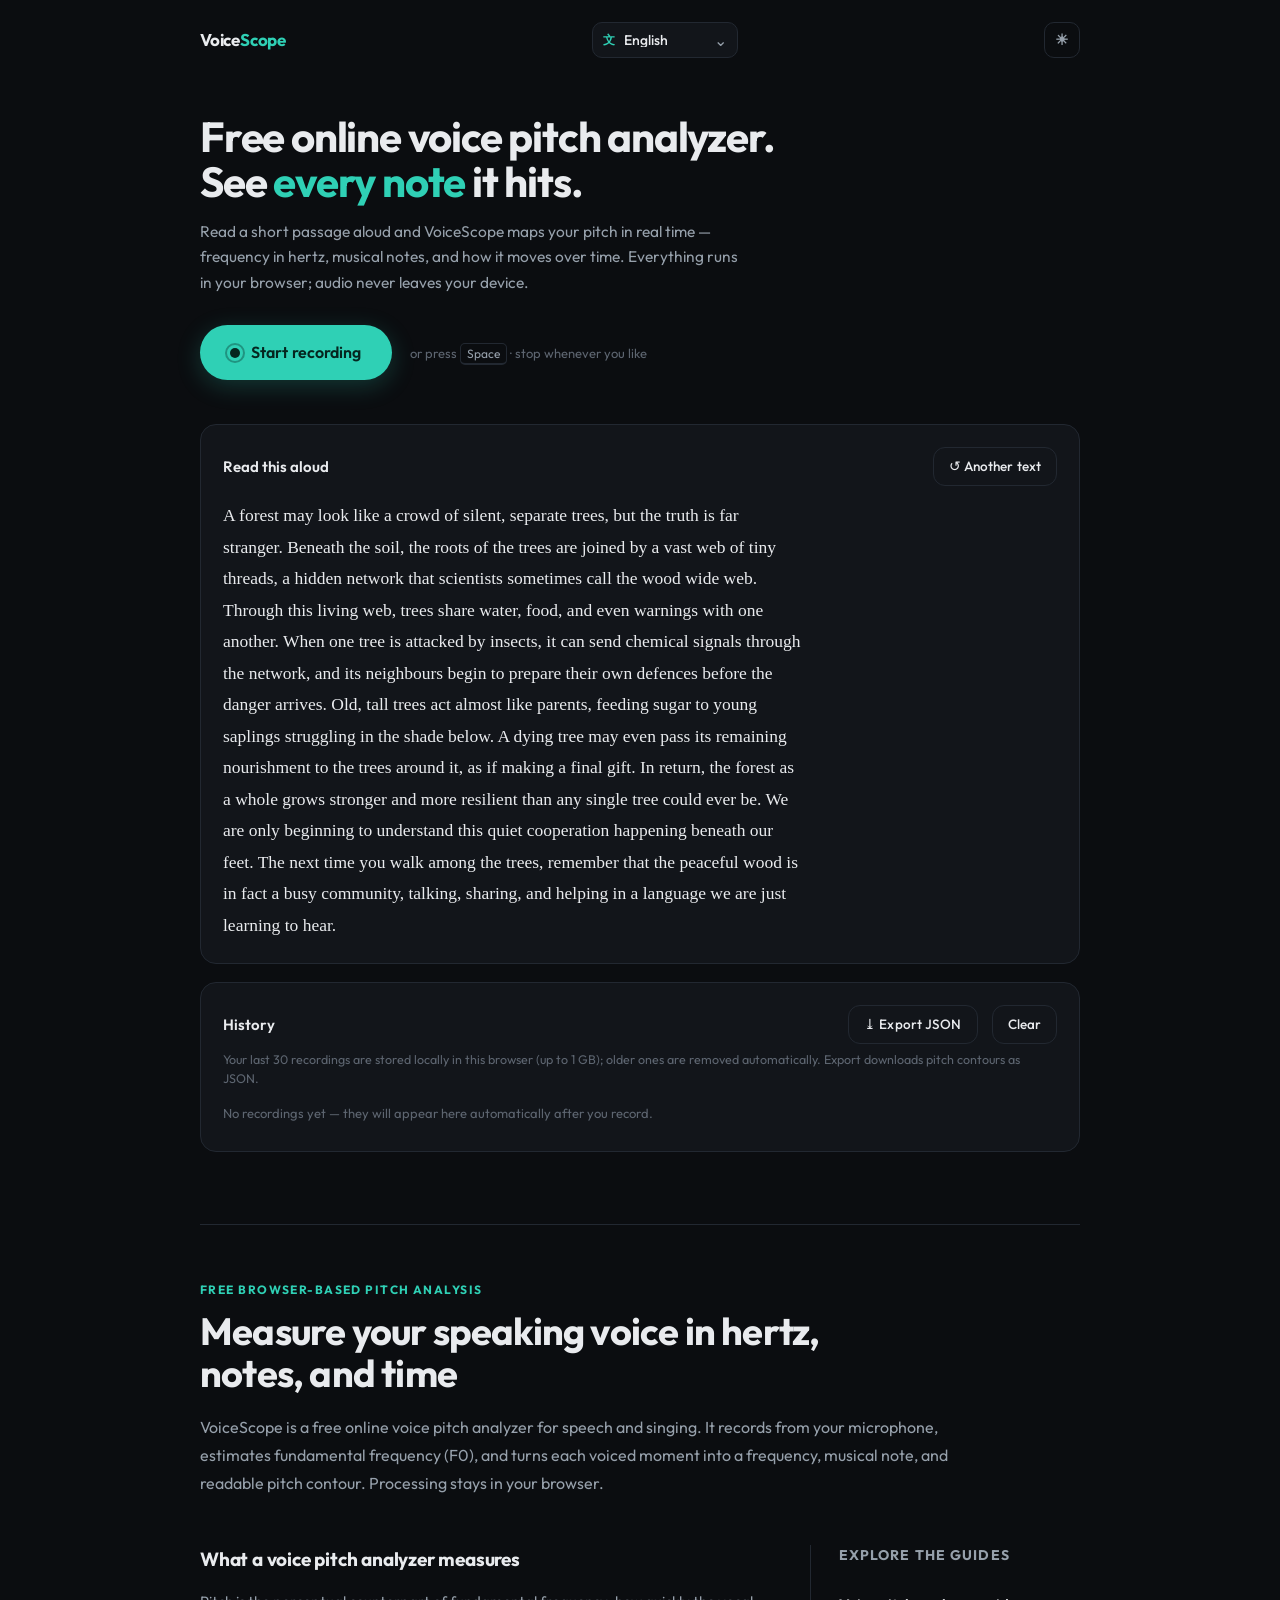
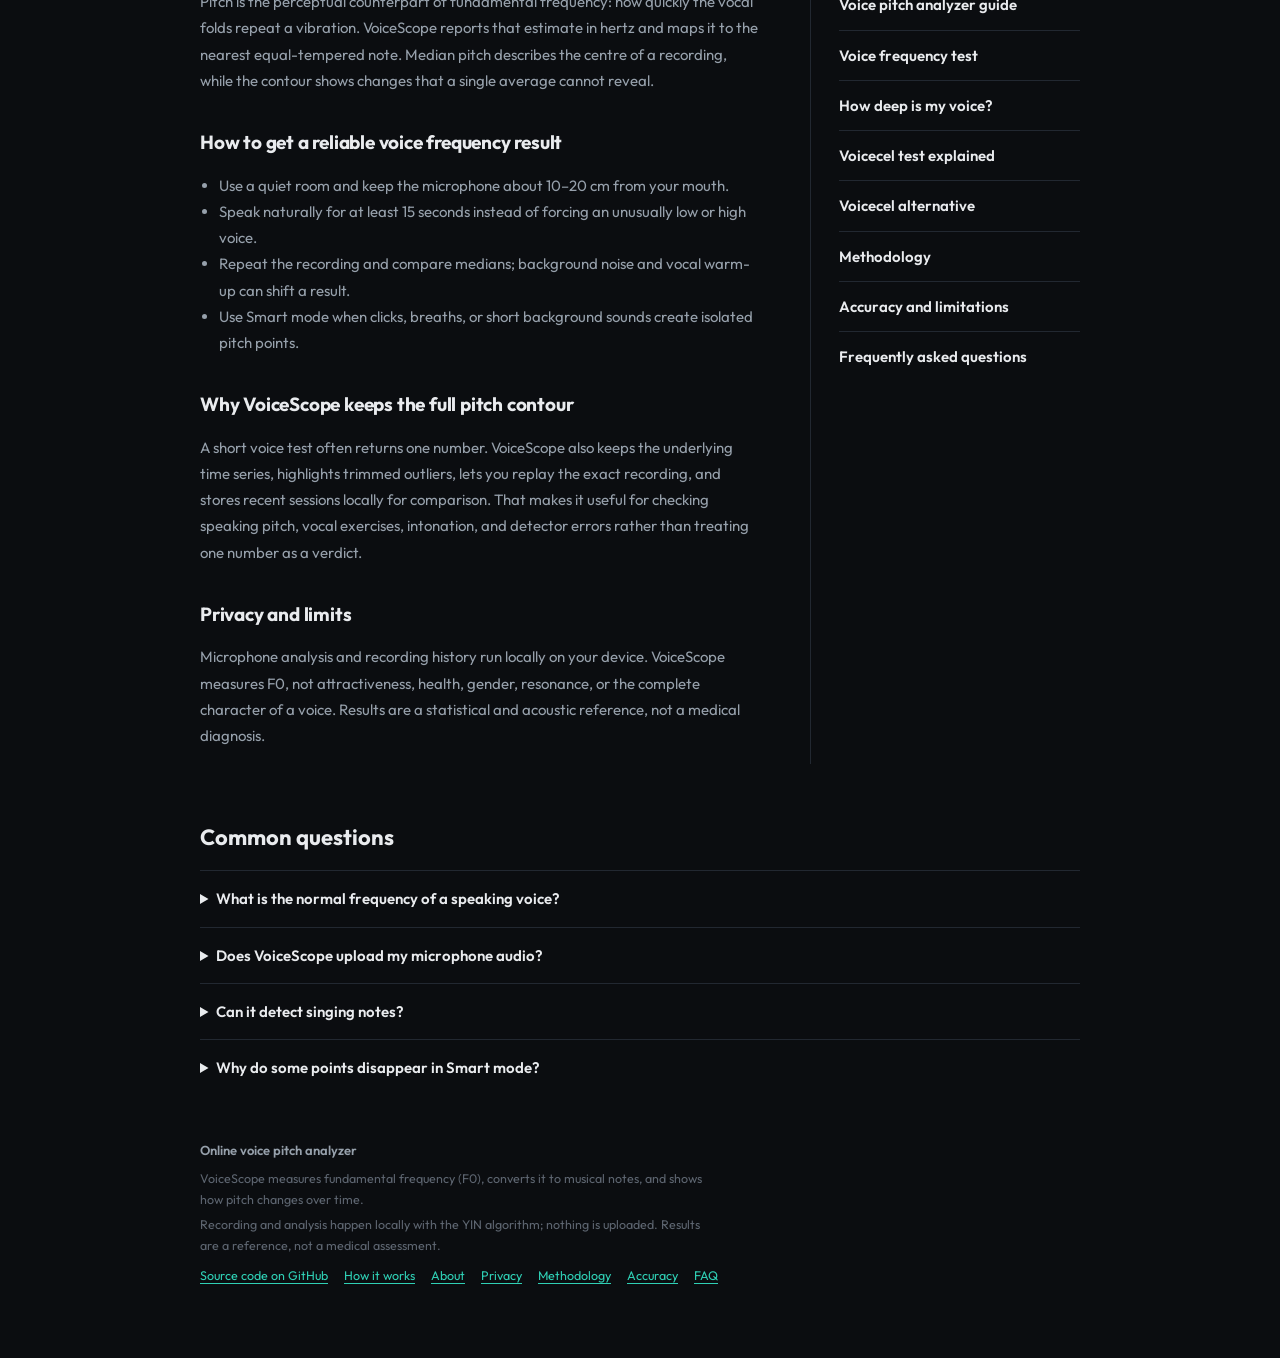
==== commit 25f266b2: "Build complete SEO landing page architecture" ====
--- a/index.html
+++ b/index.html
@@ -5,11 +5,21 @@
 <meta name="viewport" content="width=device-width, initial-scale=1.0" />
 <title>VoiceScope — free online voice pitch analyzer</title>
 <meta name="description" content="Free online voice pitch analyzer. Record your voice and see its fundamental frequency (F0) in hertz, musical notes, and how the pitch moves over time. A clean, private voicecel alternative — audio never leaves your browser." />
-<meta name="keywords" content="voice pitch analyzer, voice frequency analyzer, fundamental frequency, F0, voice pitch test, pitch detection, YIN, vocal range, voice notes, Hz, voicecel, voicecel alternative, deep voice test, анализатор голоса, высота голоса, частота голоса, тон голоса, определить высоту голоса онлайн" />
 <meta name="robots" content="index, follow, max-image-preview:large" />
 <meta name="author" content="Lemelson" />
 <meta name="theme-color" content="#0b0d10" />
 <link rel="canonical" href="https://lemelson.github.io/VoiceScope/" />
+<link rel="alternate" hreflang="x-default" href="https://lemelson.github.io/VoiceScope/" />
+<link rel="alternate" hreflang="en" href="https://lemelson.github.io/VoiceScope/" />
+<link rel="alternate" hreflang="ru" href="https://lemelson.github.io/VoiceScope/ru/" />
+<link rel="alternate" hreflang="es" href="https://lemelson.github.io/VoiceScope/es/" />
+<link rel="alternate" hreflang="de" href="https://lemelson.github.io/VoiceScope/de/" />
+<link rel="alternate" hreflang="fr" href="https://lemelson.github.io/VoiceScope/fr/" />
+<link rel="alternate" hreflang="pt" href="https://lemelson.github.io/VoiceScope/pt/" />
+<link rel="alternate" hreflang="zh" href="https://lemelson.github.io/VoiceScope/zh/" />
+<link rel="alternate" hreflang="ja" href="https://lemelson.github.io/VoiceScope/ja/" />
+<link rel="alternate" hreflang="ko" href="https://lemelson.github.io/VoiceScope/ko/" />
+<link rel="alternate" hreflang="hi" href="https://lemelson.github.io/VoiceScope/hi/" />
 <link rel="icon" href="favicon.svg" type="image/svg+xml" />
 <meta property="og:type" content="website" />
 <meta property="og:locale" content="en_US" />
@@ -36,7 +46,7 @@
 <meta name="twitter:image" content="https://lemelson.github.io/VoiceScope/og-image.png" />
 <link rel="preconnect" href="https://fonts.googleapis.com" />
 <link rel="preconnect" href="https://fonts.gstatic.com" crossorigin />
-<link href="https://fonts.googleapis.com/css2?family=Outfit:wght@400;500;600;700&display=swap" rel="stylesheet" />
+<link href="https://fonts.googleapis.com/css2?family=Outfit:wght@400;500;600;700&amp;display=swap" rel="stylesheet" />
 <script type="application/ld+json">
 {
   "@context": "https://schema.org",
@@ -88,7 +98,7 @@
     font:15px/1.55 "Outfit",-apple-system,BlinkMacSystemFont,"Segoe UI",Roboto,sans-serif;
     -webkit-font-smoothing:antialiased;
     display:flex; flex-direction:column; align-items:center;
-    min-height:100dvh; padding:0 20px 72px;
+    min-height:100dvh; padding:0 20px calc(72px + env(safe-area-inset-bottom));
     transition:background .25s ease, color .25s ease;
   }
   .wrap{width:100%; max-width:880px}
@@ -98,10 +108,14 @@
   .wordmark{font-weight:700; font-size:17px; letter-spacing:-.2px}
   .wordmark i{font-style:normal; color:var(--accent)}
   .lang-picker{margin-left:auto; position:relative; display:flex; align-items:center}
-  .lang-picker::before{content:'◉'; position:absolute; left:11px; color:var(--accent); font-size:10px; pointer-events:none}
-  .lang-picker select{height:36px; min-width:128px; padding:0 30px 0 28px; border-radius:10px;
-    background:transparent; color:var(--text); border:1px solid var(--line); cursor:pointer; font-weight:500}
-  .lang-picker select:hover{border-color:var(--accent)}
+  .lang-picker::before{content:'文'; position:absolute; left:11px; color:var(--accent); font-size:12px; font-weight:700; pointer-events:none}
+  .lang-picker::after{content:'⌄'; position:absolute; right:11px; top:6px; color:var(--muted); font-size:16px; pointer-events:none}
+  .lang-picker select{appearance:none; height:36px; min-width:146px; padding:0 31px 0 31px; border-radius:10px;
+    background:var(--panel); color:var(--text); border:1px solid var(--line); cursor:pointer; font:500 14px/1 "Outfit",sans-serif;
+    transition:border-color .2s, background-color .2s, transform .15s}
+  .lang-picker select:hover{border-color:var(--accent); background:var(--panel2)}
+  .lang-picker select:active{transform:translateY(1px)}
+  .lang-picker select:focus-visible{outline:2px solid var(--accent); outline-offset:2px}
   .theme-btn{margin-left:auto; background:transparent; border:1px solid var(--line); color:var(--muted);
     width:36px; height:36px; padding:0; border-radius:10px; font-size:15px; cursor:pointer; flex:0 0 auto;
     transition:border-color .2s, color .2s}
@@ -310,32 +324,89 @@
     padding:12px 15px; border-radius:12px; font-size:13.5px; margin:16px 0; display:none}
   .banner.on{display:block}
 
+  /* indexable product guide */
+  .seo-home{margin-top:72px; border-top:1px solid var(--line); padding-top:56px}
+  .seo-home[hidden]{display:none}
+  .seo-kicker{margin:0 0 10px; color:var(--accent); font-size:12px; font-weight:700; letter-spacing:.12em; text-transform:uppercase}
+  .seo-home h2{max-width:720px; margin:0; font-size:clamp(26px,4vw,38px); line-height:1.12; letter-spacing:-.8px}
+  .seo-lead{max-width:68ch; margin:18px 0 0; color:var(--muted); font-size:16px; line-height:1.75}
+  .seo-grid{display:grid; grid-template-columns:minmax(0,1.35fr) minmax(240px,.65fr); gap:48px; margin-top:48px}
+  .seo-copy h3{margin:34px 0 10px; font-size:19px; letter-spacing:-.2px}
+  .seo-copy h3:first-child{margin-top:0}
+  .seo-copy p,.seo-copy li{color:var(--muted); line-height:1.75}
+  .seo-copy ul{padding-left:19px}
+  .seo-side{border-left:1px solid var(--line); padding-left:28px}
+  .seo-side h3{margin:0 0 14px; font-size:14px; color:var(--muted); text-transform:uppercase; letter-spacing:.08em}
+  .seo-links{display:grid; gap:0}
+  .seo-links a{display:block; padding:13px 0; border-top:1px solid var(--line); color:var(--text); text-decoration:none; font-weight:600}
+  .seo-links a:first-child{border-top:0}
+  .seo-links a:hover{color:var(--accent)}
+  .seo-faq{margin-top:56px}
+  .seo-faq h3{font-size:22px; margin:0 0 16px}
+  .seo-faq details{border-top:1px solid var(--line); padding:16px 0}
+  .seo-faq summary{cursor:pointer; color:var(--text); font-weight:600}
+  .seo-faq p{max-width:70ch; color:var(--muted); line-height:1.7; margin:10px 0 0}
+
   footer{margin-top:44px; color:var(--muted2); font-size:12.5px; line-height:1.7}
   footer h2{font-size:13px; font-weight:600; color:var(--muted); margin:0 0 6px; letter-spacing:0}
   footer p{margin:4px 0; max-width:64ch}
   .foot-links{display:flex; gap:16px; flex-wrap:wrap; margin-top:8px; font-size:12.5px}
 
   @media (max-width:560px){
+    body{padding-left:16px; padding-right:16px}
+    .topbar{gap:10px; padding-top:max(14px,env(safe-area-inset-top))}
     .hero{padding:38px 0 30px}
+    .hero-cta{align-items:stretch}
+    .hero-hint{display:none}
     .card{padding:16px}
-    #live.on{position:relative; top:auto; grid-template-columns:auto minmax(70px,1fr) auto; gap:10px 12px}
+    #live.on{position:sticky; top:max(8px,env(safe-area-inset-top)); grid-template-columns:auto minmax(70px,1fr) auto;
+      gap:10px 12px; box-shadow:0 10px 30px color-mix(in srgb,var(--bg) 76%,transparent)}
     #live .timer{grid-column:1; grid-row:1}
     #live .meter{grid-column:2; grid-row:1}
-    #live .btn-stop{grid-column:3; grid-row:1; padding:10px 17px}
+    #live .btn-stop{grid-column:3; grid-row:1; min-height:44px; padding:10px 17px}
     #live .live-stat{grid-row:2; min-width:0; min-height:52px}
     #live .live-stat:not(.acc){grid-column:1 / 2}
     #live .live-stat.acc{grid-column:2 / 4}
     .timer{font-size:24px}
-    .lang-picker select{min-width:112px; max-width:140px}
+    .lang-picker select{min-width:132px; max-width:150px; height:44px}
+    .lang-picker::after{top:10px}
+    .theme-btn{width:44px; height:44px}
+    .btn-rec{min-height:56px; justify-content:center}
+    .btn-ghost{min-height:44px}
+    .read-top{align-items:center; margin-bottom:10px}
+    .read-top .btn-ghost{padding-inline:13px}
     .stats{grid-template-columns:repeat(2,minmax(0,1fr)); gap:8px}
     .stat{min-height:72px; padding:12px}
     .stat.hero-stat{grid-column:1/-1; grid-row:auto; min-height:108px}
     .stat.hero-stat .v{font-size:30px}
-    .audio-player{grid-template-columns:42px auto minmax(80px,1fr) 36px; gap:9px; padding:10px}
+    .audio-player{grid-template-columns:44px auto minmax(64px,1fr) 44px; gap:8px; padding:10px}
+    .player-icon,.player-icon.secondary{width:44px; height:44px}
+    .player-range{height:32px; background:linear-gradient(transparent 14px,var(--line) 14px 18px,transparent 18px)}
+    .player-range::-webkit-slider-thumb{width:22px; height:22px; margin-top:-9px}
+    .player-range::-moz-range-thumb{width:16px; height:16px}
     .player-volume{display:none}
+    details.adv > summary{min-height:44px; display:flex; align-items:center}
+    .preset{min-height:44px; padding:9px 15px}
+    .check{min-height:44px}
+    .check input{width:20px; height:20px; flex:0 0 auto}
+    .ctl{max-width:none; width:100%}
+    .ctl input[type=range]{min-height:44px}
     .hist-item{grid-template-columns:1fr; gap:11px; padding:16px 0}
     .hist-btns{justify-content:flex-start}
     .hist-btns .act-load{flex:1}
+    .ibtn{min-height:44px}
+    .ibtn.act-play,.ibtn.del{width:44px}
+    .foot-links{gap:4px 16px}
+    .foot-links a{display:inline-flex; align-items:center; min-height:44px}
+    .seo-home{margin-top:52px; padding-top:40px}
+    .seo-grid{grid-template-columns:1fr; gap:38px; margin-top:36px}
+    .seo-side{border-left:0; border-top:1px solid var(--line); padding:28px 0 0}
+  }
+
+  @media (max-width:350px){
+    body{padding-left:12px; padding-right:12px}
+    .wordmark{font-size:16px}
+    .lang-picker select{min-width:120px; max-width:132px; font-size:13px}
   }
 </style>
 </head>
@@ -354,7 +425,7 @@
 
   <!-- hero -->
   <section id="hero" class="hero">
-    <h1 data-i18n-html="heroTitle">Record your voice.<br />See <em>every note</em> it hits.</h1>
+    <h1 data-i18n-html="heroTitle">Free online voice pitch analyzer.<br />See <em>every note</em> it hits.</h1>
     <p data-i18n="heroBody">Read a short passage aloud and VoiceScope maps your pitch in real time — frequency in hertz, musical notes, and how it moves over time. Everything runs in your browser; audio never leaves your device.</p>
     <div class="hero-cta">
       <button id="rec" class="btn-rec"><span class="rec-dot"></span><span data-i18n="start">Start recording</span></button>
@@ -410,7 +481,7 @@
       </div>
       <div class="hint" style="margin:8px 0 0" data-i18n="chartHint">▶ Click the chart to play from that point; click near the line to pause. Hover to see the time.</div>
       <div class="legend">
-        <span><i class="dot" style="background:rgba(180,188,196,.4)"></i> <span data-i18n="rawPoints">raw points</span></span>
+        <span><i class="dot" style="background:rgba(180,188,196,.4)"></i> <span data-i18n="rawPoints">processed detections</span></span>
         <span><i class="dot" style="background:var(--red)"></i> <span data-i18n="trimmedOutliers">trimmed outliers</span></span>
         <span><i class="swatch" style="background:var(--accent)"></i> EMA</span>
         <span><i class="swatch" style="background:var(--blue)"></i> MA</span>
@@ -501,14 +572,68 @@
     <div id="histList"></div>
   </div>
 
-  <footer>
+	  <section class="seo-home" aria-labelledby="seo-guide-title">
+	    <p class="seo-kicker">Free browser-based pitch analysis</p>
+	    <h2 id="seo-guide-title">Measure your speaking voice in hertz, notes, and time</h2>
+	    <p class="seo-lead">VoiceScope is a free online voice pitch analyzer for speech and singing. It records from your microphone, estimates fundamental frequency (F0), and turns each voiced moment into a frequency, musical note, and readable pitch contour. Processing stays in your browser.</p>
+
+	    <div class="seo-grid">
+	      <div class="seo-copy">
+	        <h3>What a voice pitch analyzer measures</h3>
+	        <p>Pitch is the perceptual counterpart of fundamental frequency: how quickly the vocal folds repeat a vibration. VoiceScope reports that estimate in hertz and maps it to the nearest equal-tempered note. Median pitch describes the centre of a recording, while the contour shows changes that a single average cannot reveal.</p>
+
+	        <h3>How to get a reliable voice frequency result</h3>
+	        <ul>
+	          <li>Use a quiet room and keep the microphone about 10–20 cm from your mouth.</li>
+	          <li>Speak naturally for at least 15 seconds instead of forcing an unusually low or high voice.</li>
+	          <li>Repeat the recording and compare medians; background noise and vocal warm-up can shift a result.</li>
+	          <li>Use Smart mode when clicks, breaths, or short background sounds create isolated pitch points.</li>
+	        </ul>
+
+	        <h3>Why VoiceScope keeps the full pitch contour</h3>
+	        <p>A short voice test often returns one number. VoiceScope also keeps the underlying time series, highlights trimmed outliers, lets you replay the exact recording, and stores recent sessions locally for comparison. That makes it useful for checking speaking pitch, vocal exercises, intonation, and detector errors rather than treating one number as a verdict.</p>
+
+	        <h3>Privacy and limits</h3>
+	        <p>Microphone analysis and recording history run locally on your device. VoiceScope measures F0, not attractiveness, health, gender, resonance, or the complete character of a voice. Results are a statistical and acoustic reference, not a medical diagnosis.</p>
+	      </div>
+
+	      <aside class="seo-side" aria-label="Voice analysis guides">
+	        <h3>Explore the guides</h3>
+	        <nav class="seo-links">
+	          <a href="voice-pitch-analyzer/">Voice pitch analyzer guide</a>
+	          <a href="voice-frequency-test/">Voice frequency test</a>
+	          <a href="how-deep-is-my-voice/">How deep is my voice?</a>
+	          <a href="voicecel-test/">Voicecel test explained</a>
+	          <a href="voicecel-alternative/">Voicecel alternative</a>
+	          <a href="methodology/">Methodology</a>
+	          <a href="accuracy/">Accuracy and limitations</a>
+	          <a href="faq/">Frequently asked questions</a>
+	        </nav>
+	      </aside>
+	    </div>
+
+	    <div class="seo-faq">
+	      <h3>Common questions</h3>
+	      <details><summary>What is the normal frequency of a speaking voice?</summary><p>Speaking F0 varies by person, age, physiology, language, emotion, and context. A range is more useful than a hard category. VoiceScope shows a descriptive statistical reference while keeping the raw recording available for review.</p></details>
+	      <details><summary>Does VoiceScope upload my microphone audio?</summary><p>No application server receives the recording. Analysis and history use browser APIs and local IndexedDB storage. An optional anonymous GoatCounter page-view request is separate from microphone processing.</p></details>
+	      <details><summary>Can it detect singing notes?</summary><p>Yes. A steady sung note normally produces a clear note and frequency. The tool is designed around voice F0 rather than instrument tuning, so it does not display cents deviation from concert pitch.</p></details>
+	      <details><summary>Why do some points disappear in Smart mode?</summary><p>Smart mode looks for short, locally inconsistent points with weak detector confidence. Sustained changes and clear short phrases are retained; isolated low-confidence glitches are marked as trimmed.</p></details>
+	    </div>
+	  </section>
+
+	  <footer>
     <h2 data-i18n="footerTitle">Online voice pitch analyzer</h2>
     <p data-i18n="footerBody">VoiceScope measures the fundamental frequency (F0), converts it to musical notes, and shows how pitch changes over time.</p>
     <p data-i18n="footerPrivacy">Recording and analysis happen locally with the YIN algorithm; nothing is uploaded. Results are a reference, not a medical assessment.</p>
-    <div class="foot-links">
-      <a href="https://github.com/Lemelson/VoiceScope" target="_blank" rel="noreferrer" data-i18n="source">Source code on GitHub</a>
-      <a href="https://github.com/Lemelson/VoiceScope#readme" target="_blank" rel="noreferrer" data-i18n="how">How it works</a>
-    </div>
+	    <div class="foot-links">
+	      <a href="https://github.com/Lemelson/VoiceScope" target="_blank" rel="noreferrer" data-i18n="source">Source code on GitHub</a>
+	      <a href="https://github.com/Lemelson/VoiceScope#readme" target="_blank" rel="noreferrer" data-i18n="how">How it works</a>
+	      <a href="about/" data-i18n="aboutLink">About</a>
+	      <a href="privacy/" data-i18n="privacyLink">Privacy</a>
+	      <a href="methodology/" data-i18n="methodologyLink">Methodology</a>
+	      <a href="accuracy/" data-i18n="accuracyLink">Accuracy</a>
+	      <a href="faq/" data-i18n="faqLink">FAQ</a>
+	    </div>
   </footer>
 </div>
 
@@ -522,10 +647,15 @@
 /* ---------- interface localization ---------- */
 const L10N = window.VoiceScopeI18n;
 let uiLang = 'en';
-try{
-  const savedLanguage = localStorage.getItem('vs-ui-lang');
-  if(savedLanguage && L10N.LANGUAGES.some(language=>language.code===savedLanguage)) uiLang = savedLanguage;
-}catch(_){}
+const requestedLanguage = new URLSearchParams(location.search).get('lang');
+if(requestedLanguage && L10N.matchLanguageTag(requestedLanguage)){
+  uiLang = L10N.normalizeLanguageTag(requestedLanguage);
+}else{
+  try{
+    const savedLanguage = localStorage.getItem('vs-ui-lang');
+    if(savedLanguage && L10N.LANGUAGES.some(language=>language.code===savedLanguage)) uiLang = savedLanguage;
+  }catch(_){}
+}
 const systemLanguage = L10N.preferredLanguage(navigator.languages || [navigator.language]);
 const t = (key, variables) => L10N.translate(uiLang, key, variables);
 
@@ -548,8 +678,11 @@
     element.innerHTML = t(element.dataset.i18nHtml);
   });
   $('#siteLang').setAttribute('aria-label', t('language'));
+  $('#siteLang').title = t('language');
   $('#themeBtn').title = t('theme');
   $('#themeBtn').setAttribute('aria-label', t('theme'));
+  const seoHome = document.querySelector('.seo-home');
+  if(seoHome) seoHome.hidden = uiLang !== 'en';
   updatePlayerControls();
 }
 
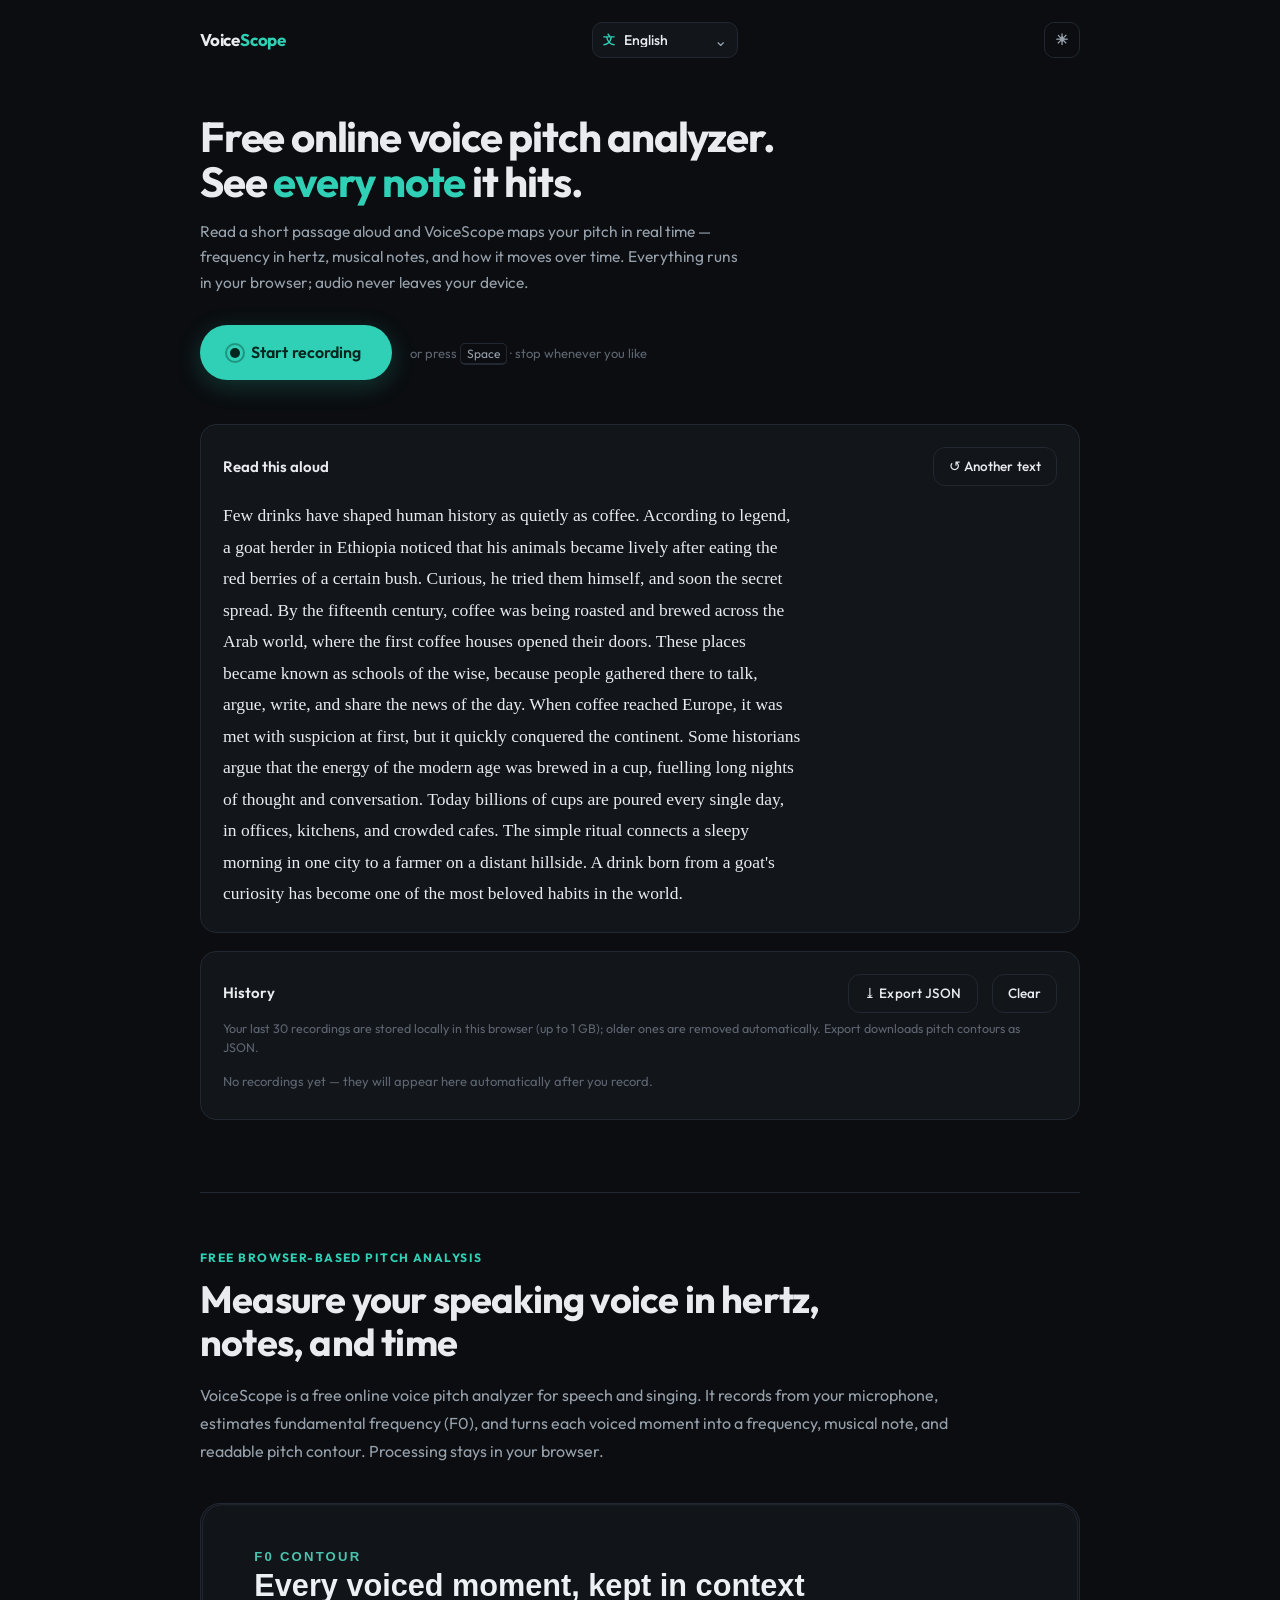
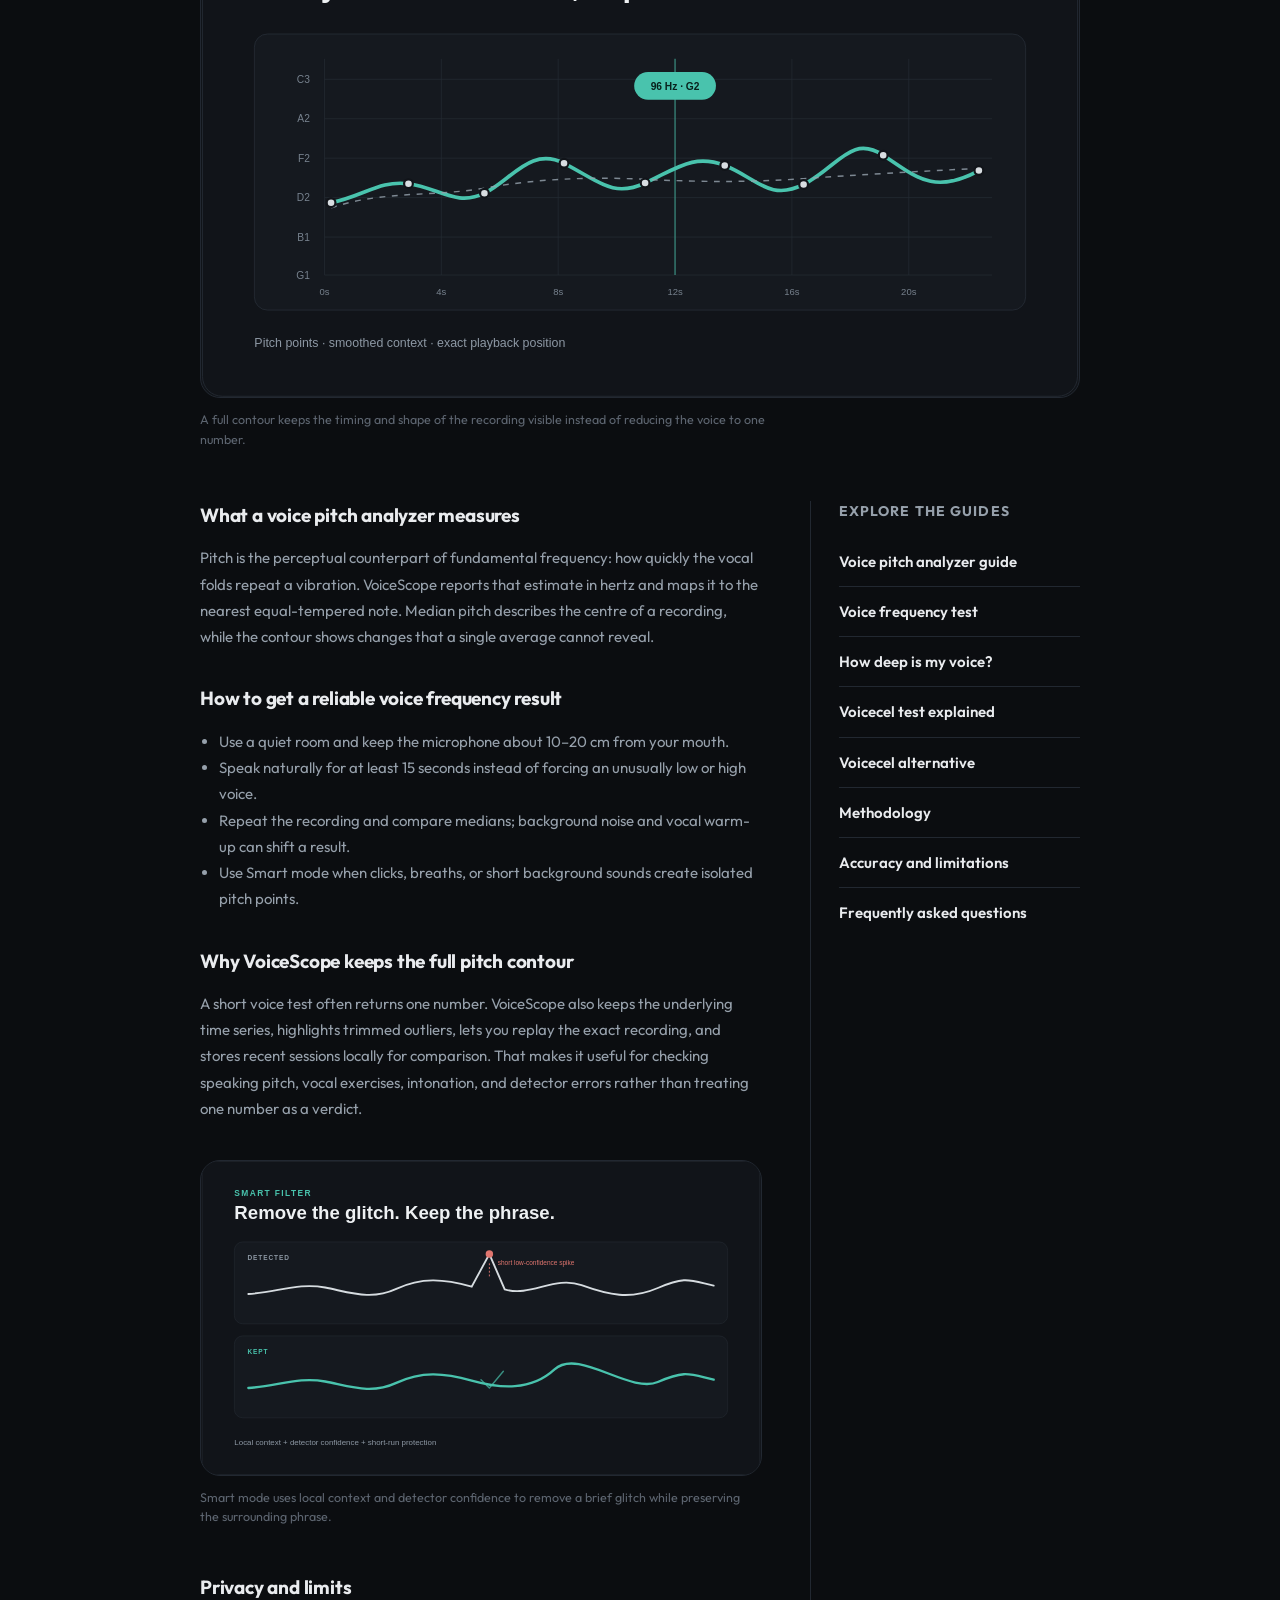
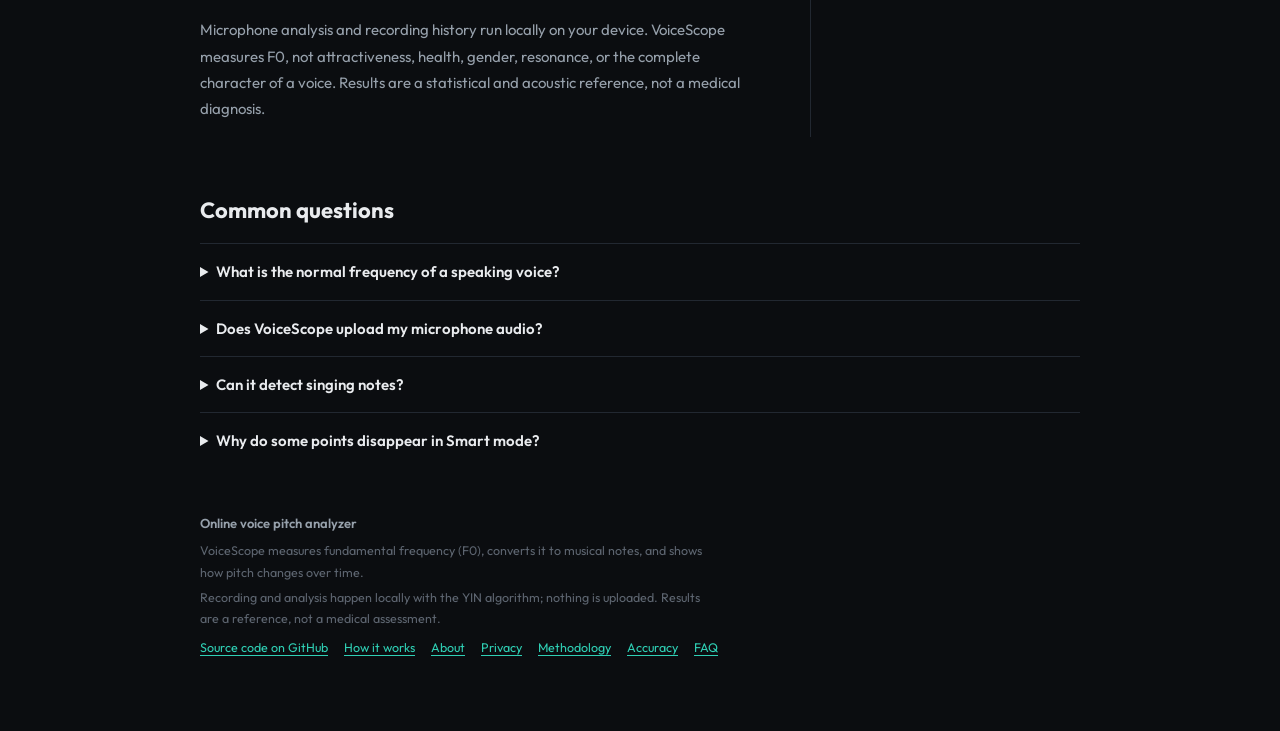
==== commit 66fa66fd: "Add explanatory visuals to SEO pages" ====
--- a/index.html
+++ b/index.html
@@ -60,6 +60,10 @@
   "browserRequirements": "Modern browser with Web Audio API and microphone access",
   "isAccessibleForFree": true,
   "image": "https://lemelson.github.io/VoiceScope/og-image.png",
+  "screenshot": [
+    "https://lemelson.github.io/VoiceScope/assets/pitch-contour.svg",
+    "https://lemelson.github.io/VoiceScope/assets/smart-filter.svg"
+  ],
   "keywords": "voice pitch analyzer, fundamental frequency, F0, pitch detection, vocal range, voicecel alternative, высота голоса, частота голоса",
   "offers": { "@type": "Offer", "price": "0", "priceCurrency": "USD" },
   "codeRepository": "https://github.com/Lemelson/VoiceScope",
@@ -330,6 +334,11 @@
   .seo-kicker{margin:0 0 10px; color:var(--accent); font-size:12px; font-weight:700; letter-spacing:.12em; text-transform:uppercase}
   .seo-home h2{max-width:720px; margin:0; font-size:clamp(26px,4vw,38px); line-height:1.12; letter-spacing:-.8px}
   .seo-lead{max-width:68ch; margin:18px 0 0; color:var(--muted); font-size:16px; line-height:1.75}
+  .seo-figure{margin:38px 0 46px}
+  .seo-figure img{display:block; width:100%; height:auto; aspect-ratio:16/9; border:1px solid var(--line);
+    border-radius:20px; background:var(--panel)}
+  .seo-figure figcaption{max-width:72ch; margin-top:12px; color:var(--muted2); font-size:12.5px; line-height:1.55}
+  .seo-figure-wide{margin-top:38px; margin-bottom:52px}
   .seo-grid{display:grid; grid-template-columns:minmax(0,1.35fr) minmax(240px,.65fr); gap:48px; margin-top:48px}
   .seo-copy h3{margin:34px 0 10px; font-size:19px; letter-spacing:-.2px}
   .seo-copy h3:first-child{margin-top:0}
@@ -401,6 +410,8 @@
     .seo-home{margin-top:52px; padding-top:40px}
     .seo-grid{grid-template-columns:1fr; gap:38px; margin-top:36px}
     .seo-side{border-left:0; border-top:1px solid var(--line); padding:28px 0 0}
+    .seo-figure img{border-radius:14px}
+    .seo-figure,.seo-figure-wide{margin:30px 0 38px}
   }
 
   @media (max-width:350px){
@@ -576,6 +587,10 @@
 	    <p class="seo-kicker">Free browser-based pitch analysis</p>
 	    <h2 id="seo-guide-title">Measure your speaking voice in hertz, notes, and time</h2>
 	    <p class="seo-lead">VoiceScope is a free online voice pitch analyzer for speech and singing. It records from your microphone, estimates fundamental frequency (F0), and turns each voiced moment into a frequency, musical note, and readable pitch contour. Processing stays in your browser.</p>
+	    <figure class="seo-figure seo-figure-wide">
+	      <img src="assets/pitch-contour.svg" width="1200" height="675" loading="lazy" decoding="async" alt="VoiceScope pitch contour showing detected notes and frequency across a recording">
+	      <figcaption>A full contour keeps the timing and shape of the recording visible instead of reducing the voice to one number.</figcaption>
+	    </figure>
 
 	    <div class="seo-grid">
 	      <div class="seo-copy">
@@ -592,6 +607,10 @@
 
 	        <h3>Why VoiceScope keeps the full pitch contour</h3>
 	        <p>A short voice test often returns one number. VoiceScope also keeps the underlying time series, highlights trimmed outliers, lets you replay the exact recording, and stores recent sessions locally for comparison. That makes it useful for checking speaking pitch, vocal exercises, intonation, and detector errors rather than treating one number as a verdict.</p>
+	        <figure class="seo-figure">
+	          <img src="assets/smart-filter.svg" width="1200" height="675" loading="lazy" decoding="async" alt="Before and after diagram of Smart filtering removing a short low-confidence pitch spike">
+	          <figcaption>Smart mode uses local context and detector confidence to remove a brief glitch while preserving the surrounding phrase.</figcaption>
+	        </figure>
 
 	        <h3>Privacy and limits</h3>
 	        <p>Microphone analysis and recording history run locally on your device. VoiceScope measures F0, not attractiveness, health, gender, resonance, or the complete character of a voice. Results are a statistical and acoustic reference, not a medical diagnosis.</p>
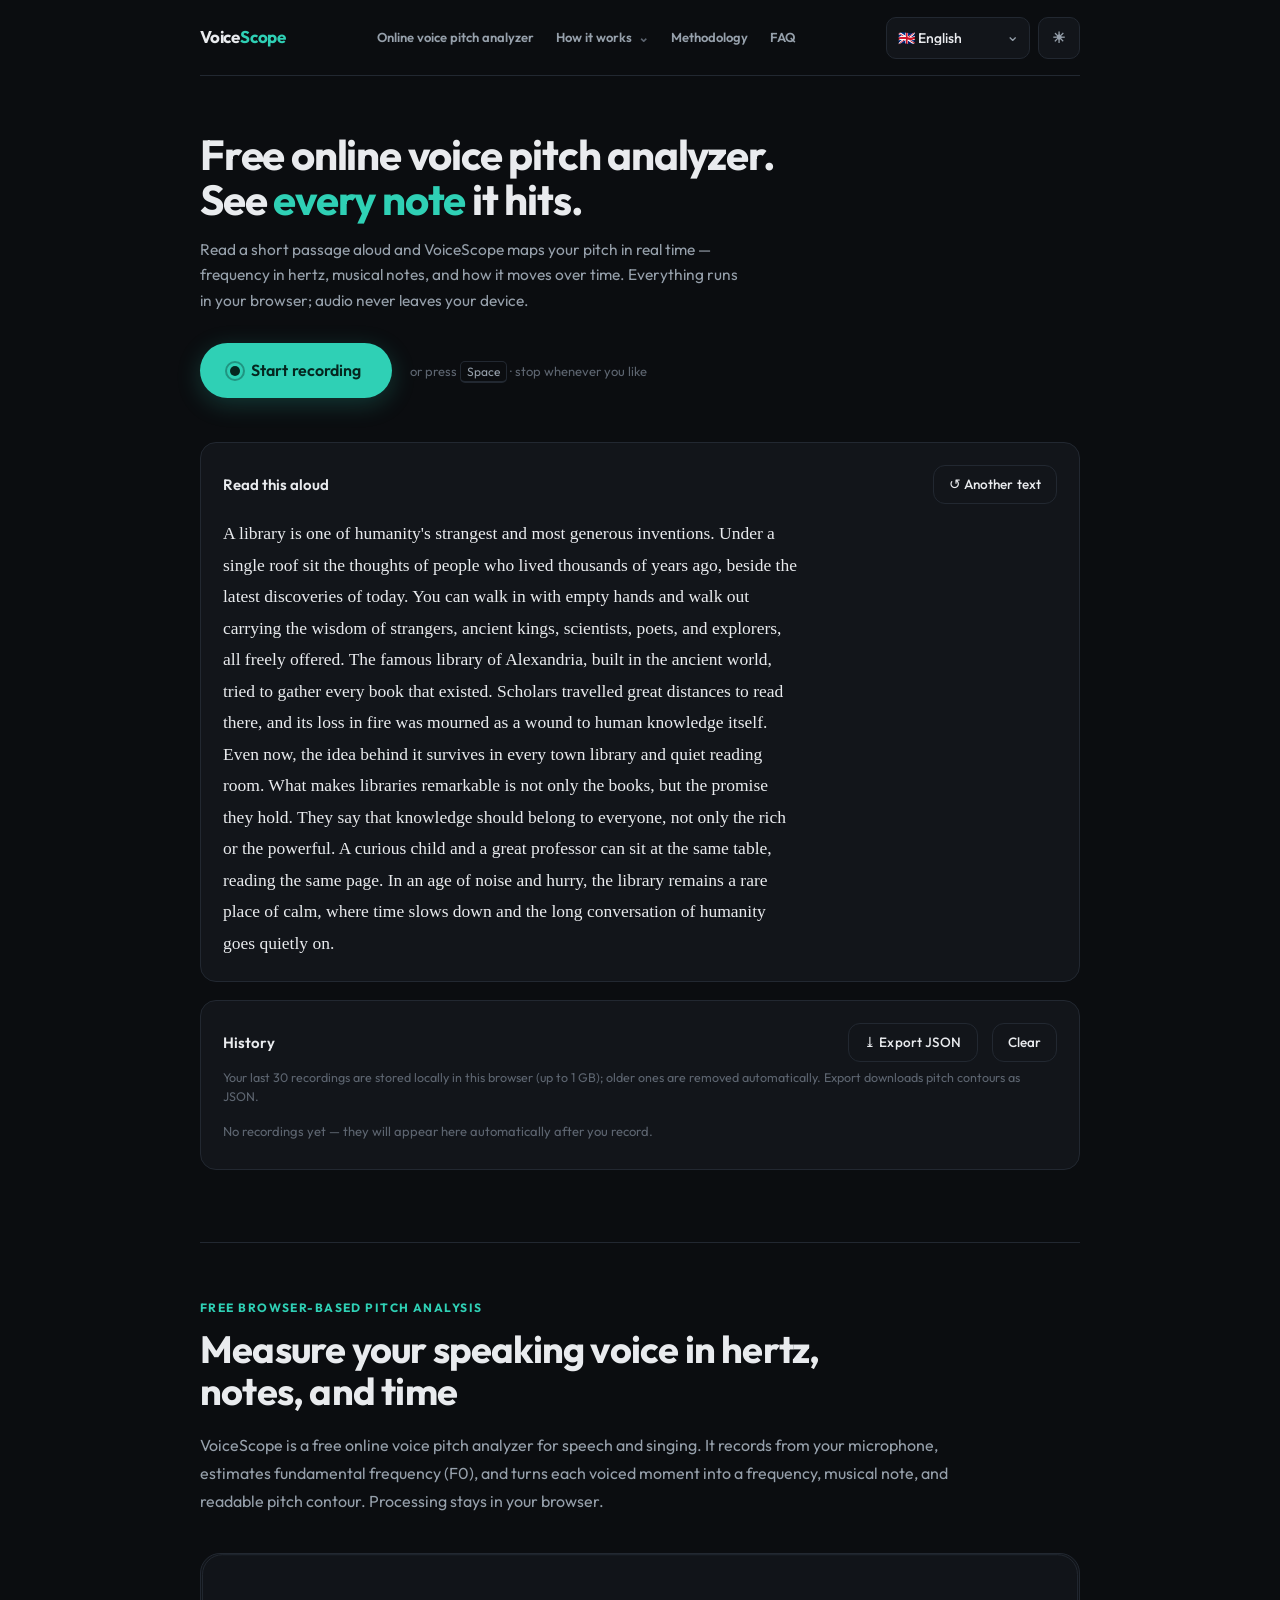
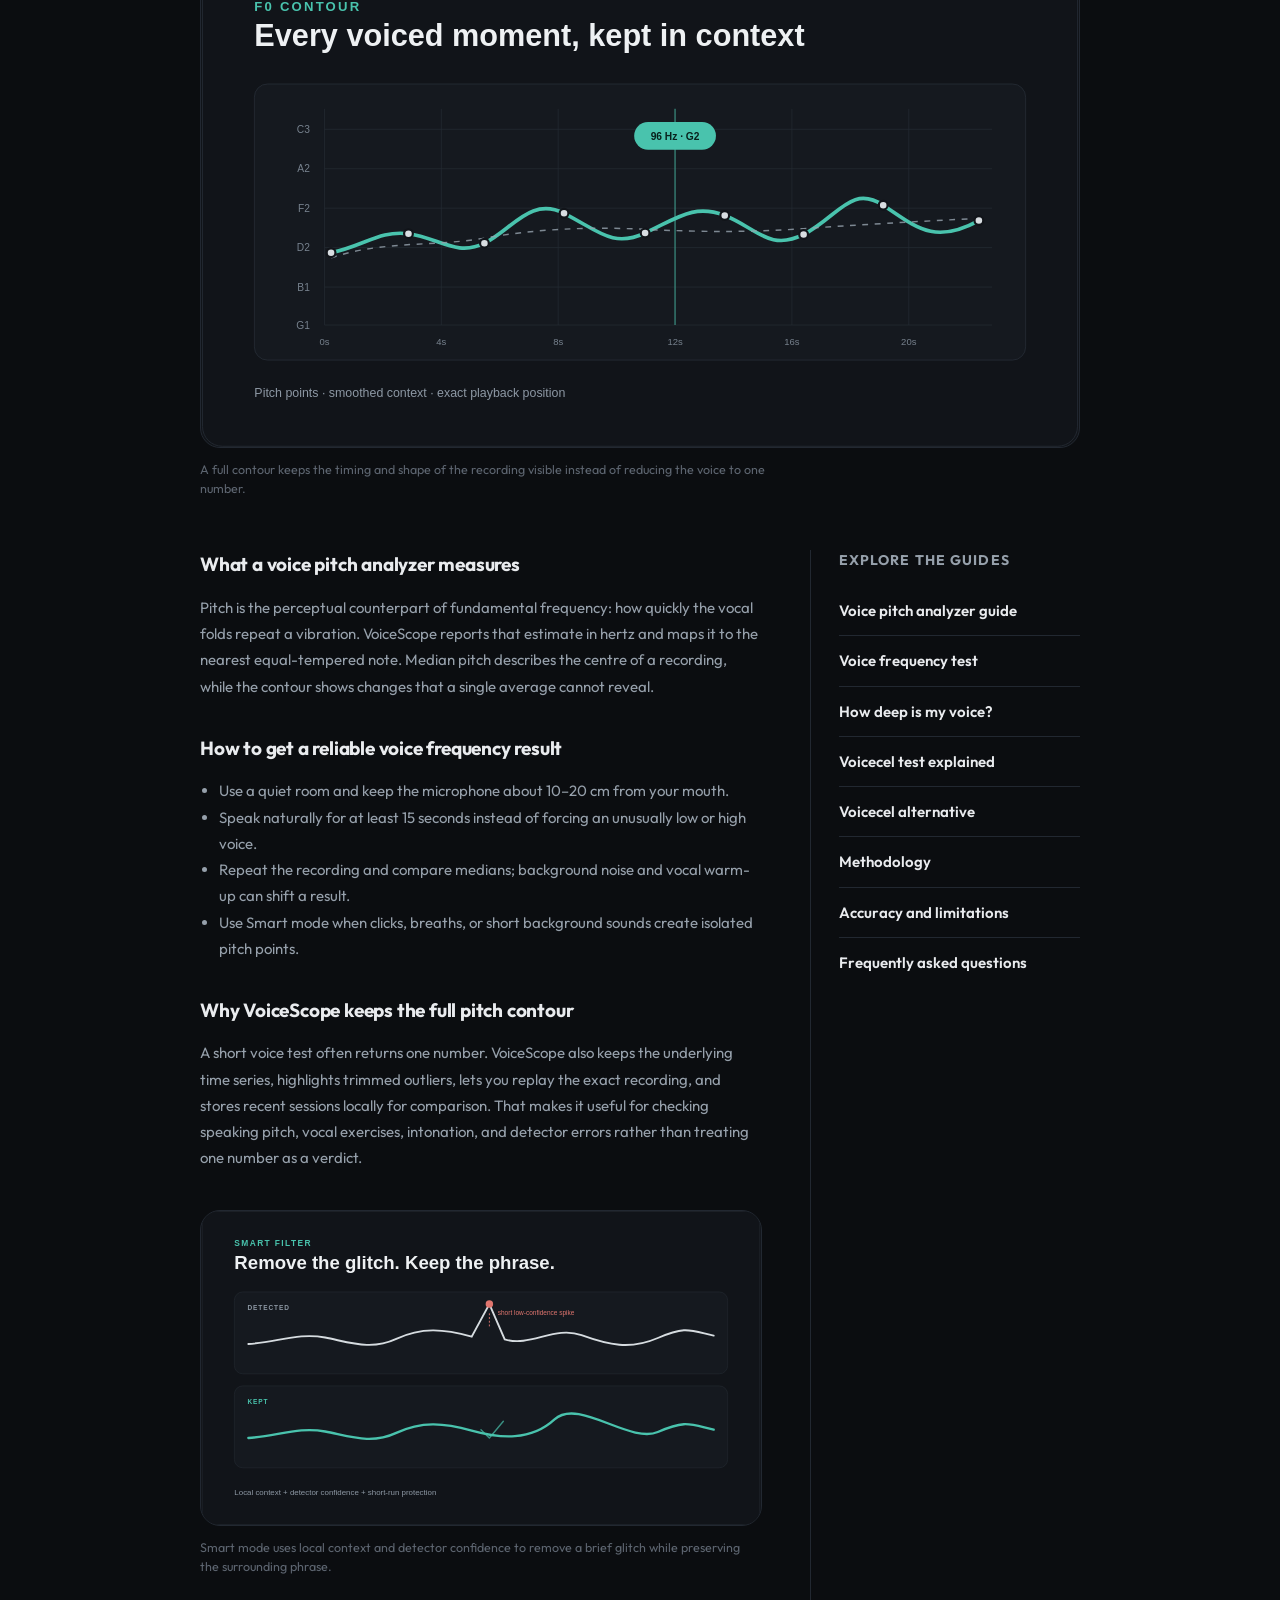
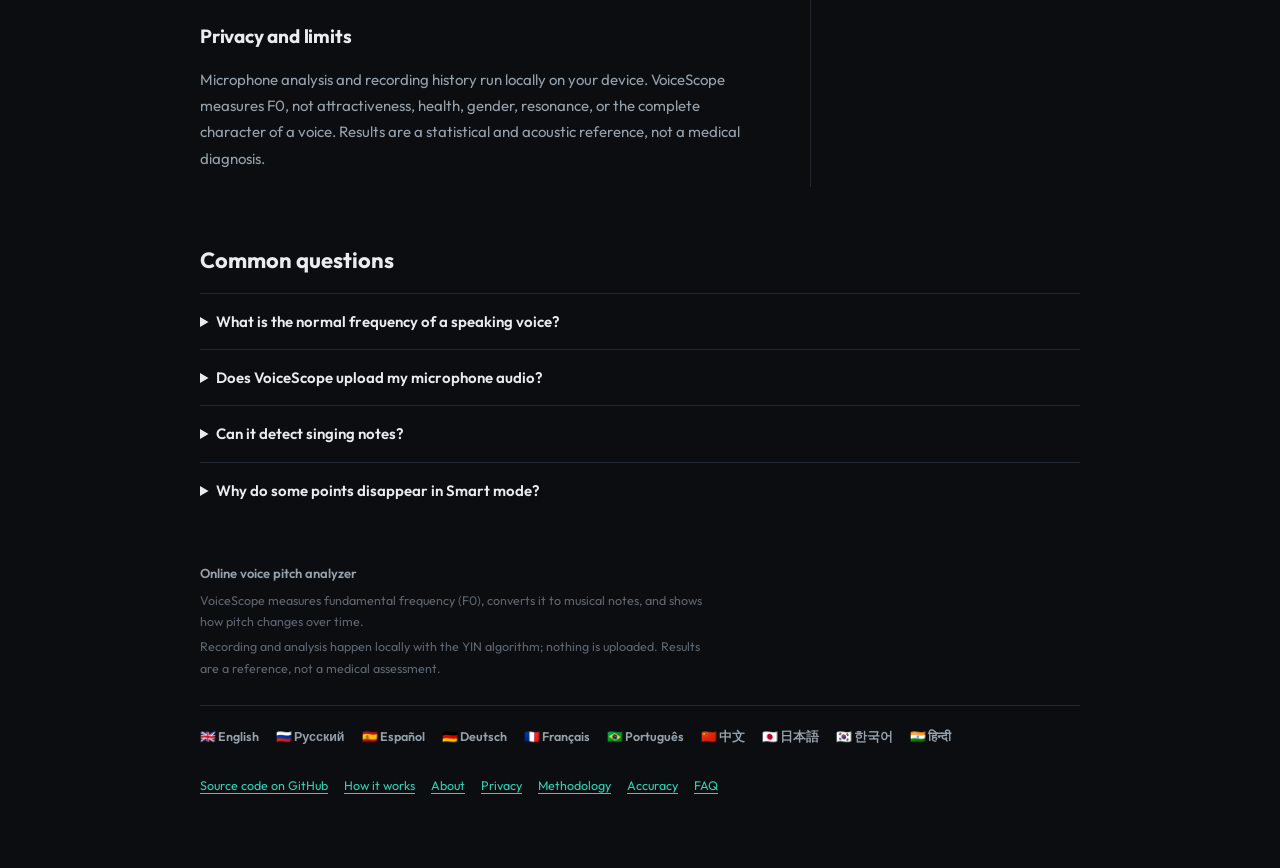
==== commit 4ec4cffa: "Unify site navigation and theme controls" ====
--- a/index.html
+++ b/index.html
@@ -108,20 +108,31 @@
   .wrap{width:100%; max-width:880px}
 
   /* top bar */
-  .topbar{display:flex; align-items:center; gap:12px; padding:22px 0 0}
-  .wordmark{font-weight:700; font-size:17px; letter-spacing:-.2px}
+  .topbar{display:grid; grid-template-columns:auto 1fr auto; align-items:center; gap:24px; min-height:76px; border-bottom:1px solid var(--line)}
+  .wordmark{font-weight:700; font-size:17px; letter-spacing:-.2px; color:var(--text); text-decoration:none}
   .wordmark i{font-style:normal; color:var(--accent)}
-  .lang-picker{margin-left:auto; position:relative; display:flex; align-items:center}
-  .lang-picker::before{content:'文'; position:absolute; left:11px; color:var(--accent); font-size:12px; font-weight:700; pointer-events:none}
+  .top-nav{display:flex; justify-content:center; align-items:center; gap:22px; min-width:0}
+  .top-nav>a,.top-nav summary{color:var(--muted); font-size:13px; font-weight:600; text-decoration:none; white-space:nowrap}
+  .top-nav>a:hover,.top-nav summary:hover{color:var(--text)}
+  .nav-menu{position:relative}
+  .nav-menu summary{cursor:pointer; list-style:none}
+  .nav-menu summary::-webkit-details-marker{display:none}
+  .nav-menu summary::after{content:'⌄'; display:inline-block; margin-left:6px; color:var(--muted2)}
+  .nav-popover{position:absolute; z-index:30; top:calc(100% + 14px); left:50%; width:250px; padding:8px;
+    border:1px solid var(--line); border-radius:14px; background:var(--panel); box-shadow:0 18px 45px rgba(0,0,0,.22); transform:translateX(-50%)}
+  .nav-popover a{display:block; padding:9px 11px; border-radius:8px; color:var(--muted); font-size:13px; font-weight:600; text-decoration:none}
+  .nav-popover a:hover{background:var(--panel2); color:var(--text)}
+  .header-tools{display:flex; align-items:center; gap:8px}
+  .lang-picker{position:relative; display:flex; align-items:center}
   .lang-picker::after{content:'⌄'; position:absolute; right:11px; top:6px; color:var(--muted); font-size:16px; pointer-events:none}
-  .lang-picker select{appearance:none; height:36px; min-width:146px; padding:0 31px 0 31px; border-radius:10px;
+  .lang-picker select{appearance:none; height:42px; width:144px; padding:0 30px 0 11px; border-radius:10px;
     background:var(--panel); color:var(--text); border:1px solid var(--line); cursor:pointer; font:500 14px/1 "Outfit",sans-serif;
     transition:border-color .2s, background-color .2s, transform .15s}
   .lang-picker select:hover{border-color:var(--accent); background:var(--panel2)}
   .lang-picker select:active{transform:translateY(1px)}
   .lang-picker select:focus-visible{outline:2px solid var(--accent); outline-offset:2px}
-  .theme-btn{margin-left:auto; background:transparent; border:1px solid var(--line); color:var(--muted);
-    width:36px; height:36px; padding:0; border-radius:10px; font-size:15px; cursor:pointer; flex:0 0 auto;
+  .theme-btn{background:var(--panel); border:1px solid var(--line); color:var(--muted);
+    width:42px; height:42px; padding:0; border-radius:10px; font-size:15px; cursor:pointer; flex:0 0 auto;
     transition:border-color .2s, color .2s}
   .theme-btn:hover{border-color:var(--accent); color:var(--accent)}
   .theme-btn:focus-visible{outline:2px solid var(--accent); outline-offset:2px}
@@ -360,10 +371,16 @@
   footer h2{font-size:13px; font-weight:600; color:var(--muted); margin:0 0 6px; letter-spacing:0}
   footer p{margin:4px 0; max-width:64ch}
   .foot-links{display:flex; gap:16px; flex-wrap:wrap; margin-top:8px; font-size:12.5px}
+  .footer-language-nav{display:flex; flex-wrap:wrap; gap:8px 17px; margin-top:26px; padding:20px 0; border-top:1px solid var(--line)}
+  .footer-language-nav a{color:var(--muted); font-weight:600; text-decoration:none}
+  .footer-language-nav a:hover{color:var(--text)}
 
   @media (max-width:560px){
     body{padding-left:16px; padding-right:16px}
-    .topbar{gap:10px; padding-top:max(14px,env(safe-area-inset-top))}
+    .topbar{grid-template-columns:1fr auto; gap:10px 16px; padding-top:max(8px,env(safe-area-inset-top))}
+    .top-nav{grid-column:1/-1; grid-row:2; justify-content:flex-start; flex-wrap:wrap; gap:8px; padding:4px 0 12px}
+    .top-nav>a,.top-nav>details{flex:0 0 auto}
+    .nav-popover{position:fixed; top:120px; left:16px; right:16px; width:auto; transform:none}
     .hero{padding:38px 0 30px}
     .hero-cta{align-items:stretch}
     .hero-hint{display:none}
@@ -377,7 +394,7 @@
     #live .live-stat:not(.acc){grid-column:1 / 2}
     #live .live-stat.acc{grid-column:2 / 4}
     .timer{font-size:24px}
-    .lang-picker select{min-width:132px; max-width:150px; height:44px}
+    .lang-picker select{width:136px; height:44px}
     .lang-picker::after{top:10px}
     .theme-btn{width:44px; height:44px}
     .btn-rec{min-height:56px; justify-content:center}
@@ -417,19 +434,39 @@
   @media (max-width:350px){
     body{padding-left:12px; padding-right:12px}
     .wordmark{font-size:16px}
-    .lang-picker select{min-width:120px; max-width:132px; font-size:13px}
+    .lang-picker select{width:128px; font-size:13px}
   }
 </style>
 </head>
 <body>
 <div class="wrap">
   <header class="topbar">
-    <div class="wordmark">Voice<i>Scope</i></div>
-    <label class="lang-picker" id="langPicker">
-      <span class="sr-only" data-i18n="language">Language</span>
-      <select id="siteLang" aria-label="Language"></select>
-    </label>
-    <button id="themeBtn" class="theme-btn" title="Toggle theme" aria-label="Toggle theme">☀</button>
+    <a class="wordmark" href="./" aria-label="VoiceScope home">Voice<i>Scope</i></a>
+    <nav class="top-nav" aria-label="VoiceScope">
+      <a href="#hero" data-i18n="footerTitle">Online voice pitch analyzer</a>
+      <details class="nav-menu">
+        <summary data-i18n="how">How it works</summary>
+        <div class="nav-popover">
+          <a href="voice-pitch-analyzer/">Voice pitch analyzer</a>
+          <a href="voice-frequency-test/">Voice frequency test</a>
+          <a href="how-deep-is-my-voice/">How deep is my voice?</a>
+          <a href="voicecel-test/">Voicecel test</a>
+          <a href="voicecel-alternative/">Voicecel alternative</a>
+          <a href="about/" data-i18n="aboutLink">About</a>
+          <a href="privacy/" data-i18n="privacyLink">Privacy</a>
+          <a href="accuracy/" data-i18n="accuracyLink">Accuracy</a>
+        </div>
+      </details>
+      <a href="methodology/" data-i18n="methodologyLink">Methodology</a>
+      <a href="faq/" data-i18n="faqLink">FAQ</a>
+    </nav>
+    <div class="header-tools">
+      <label class="lang-picker" id="langPicker">
+        <span class="sr-only" data-i18n="language">Language</span>
+        <select id="siteLang" aria-label="Language"></select>
+      </label>
+      <button id="themeBtn" class="theme-btn" title="Toggle theme" aria-label="Toggle theme">☀</button>
+    </div>
   </header>
 
   <div id="banner" class="banner" role="alert"></div>
@@ -644,6 +681,13 @@
     <h2 data-i18n="footerTitle">Online voice pitch analyzer</h2>
     <p data-i18n="footerBody">VoiceScope measures the fundamental frequency (F0), converts it to musical notes, and shows how pitch changes over time.</p>
     <p data-i18n="footerPrivacy">Recording and analysis happen locally with the YIN algorithm; nothing is uploaded. Results are a reference, not a medical assessment.</p>
+	    <nav class="footer-language-nav" aria-label="Language versions">
+	      <a href="./" hreflang="en">🇬🇧 English</a><a href="ru/" hreflang="ru">🇷🇺 Русский</a>
+	      <a href="es/" hreflang="es">🇪🇸 Español</a><a href="de/" hreflang="de">🇩🇪 Deutsch</a>
+	      <a href="fr/" hreflang="fr">🇫🇷 Français</a><a href="pt/" hreflang="pt">🇧🇷 Português</a>
+	      <a href="zh/" hreflang="zh">🇨🇳 中文</a><a href="ja/" hreflang="ja">🇯🇵 日本語</a>
+	      <a href="ko/" hreflang="ko">🇰🇷 한국어</a><a href="hi/" hreflang="hi">🇮🇳 हिन्दी</a>
+	    </nav>
 	    <div class="foot-links">
 	      <a href="https://github.com/Lemelson/VoiceScope" target="_blank" rel="noreferrer" data-i18n="source">Source code on GitHub</a>
 	      <a href="https://github.com/Lemelson/VoiceScope#readme" target="_blank" rel="noreferrer" data-i18n="how">How it works</a>
@@ -681,7 +725,7 @@
 function buildLanguageMenu(){
   const select = $('#siteLang');
   select.innerHTML = L10N.orderedLanguages(systemLanguage)
-    .map(language=>`<option value="${language.code}">${language.name}</option>`).join('');
+    .map(language=>`<option value="${language.code}">${language.flag} ${language.name}</option>`).join('');
   select.value = uiLang;
 }
 
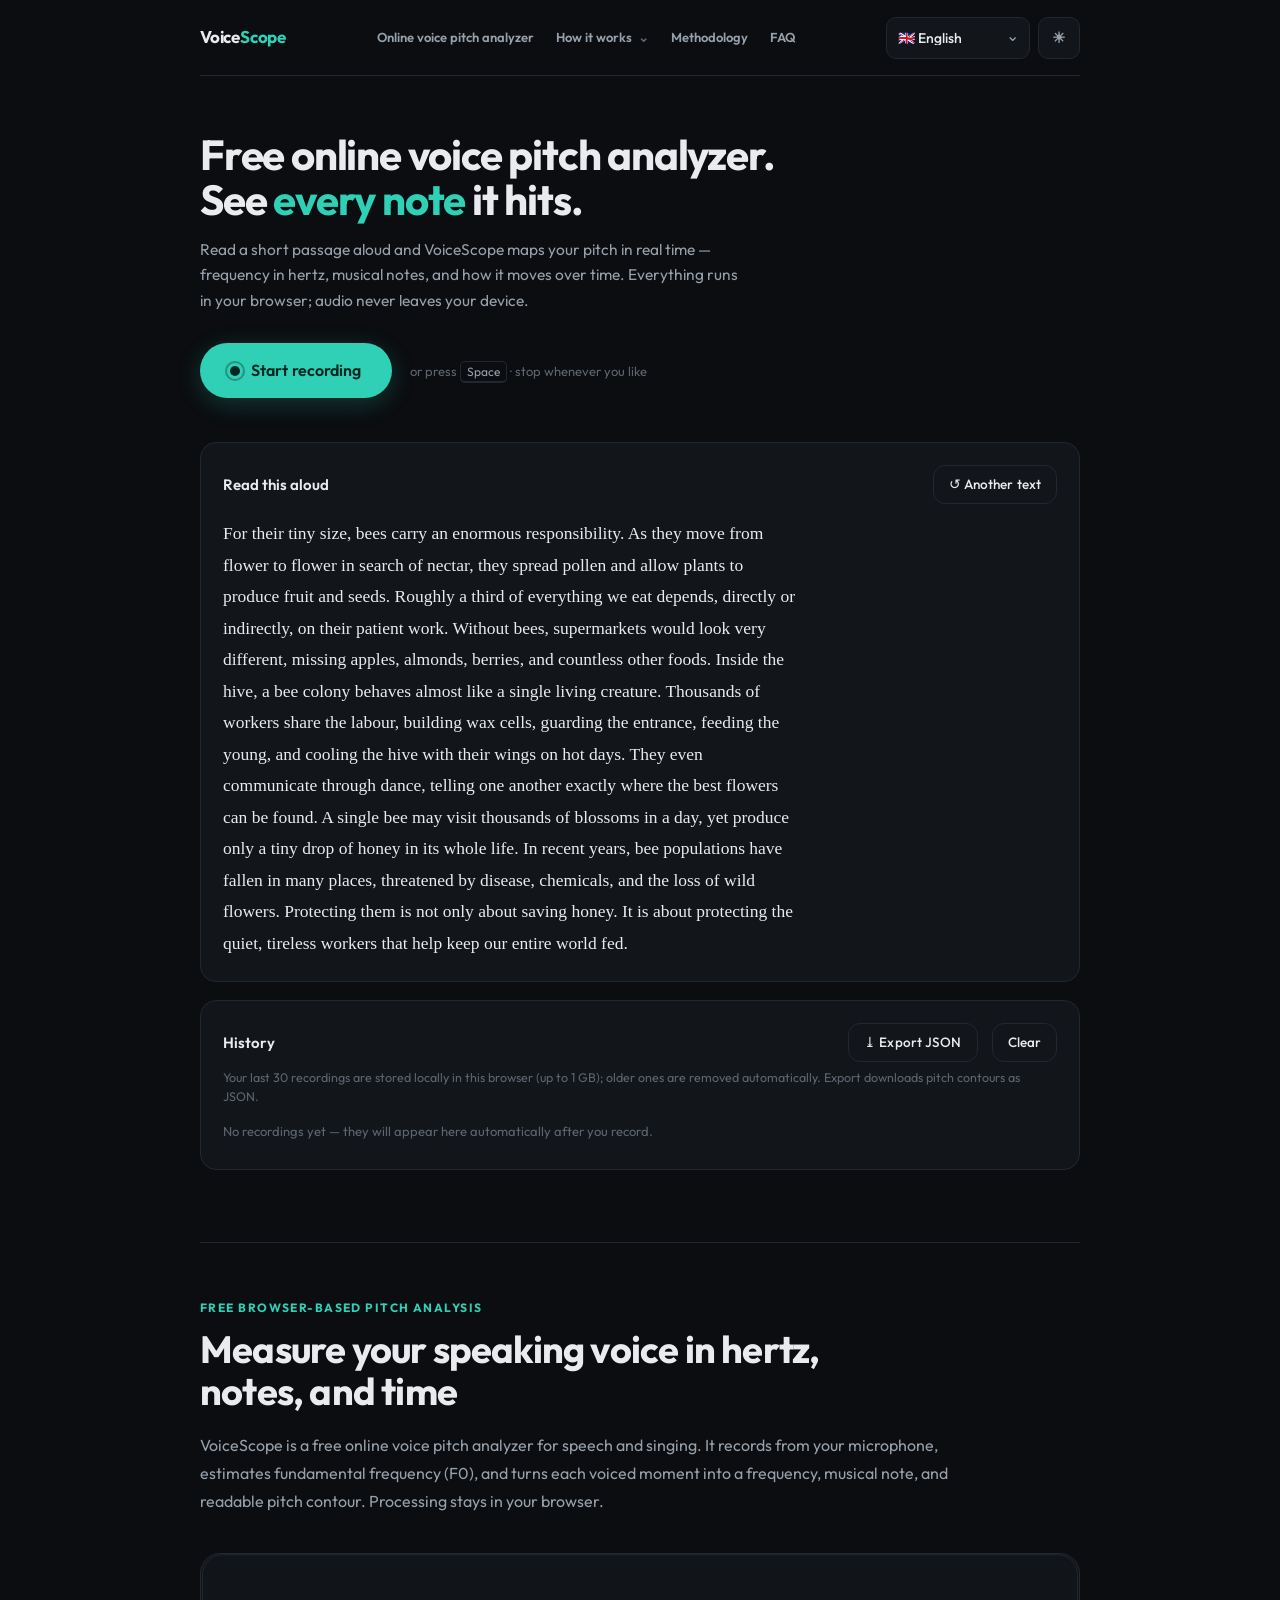
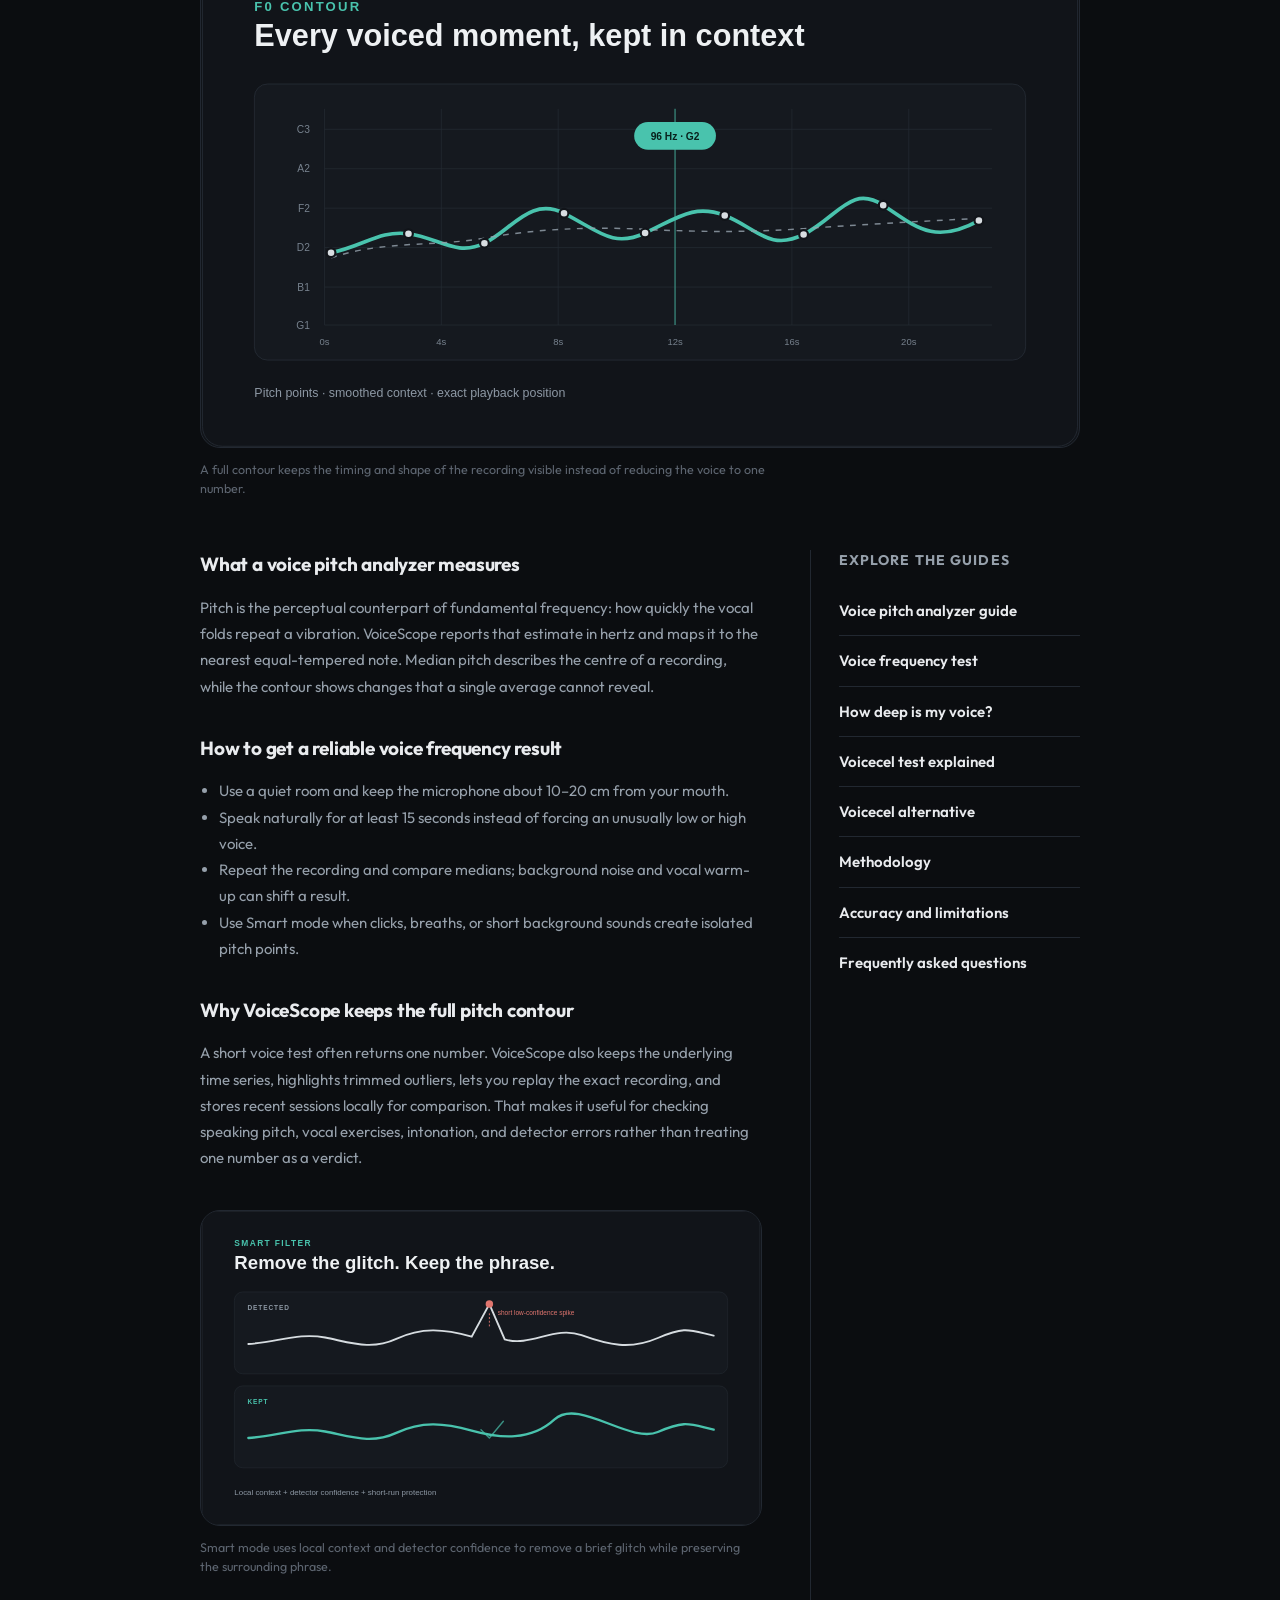
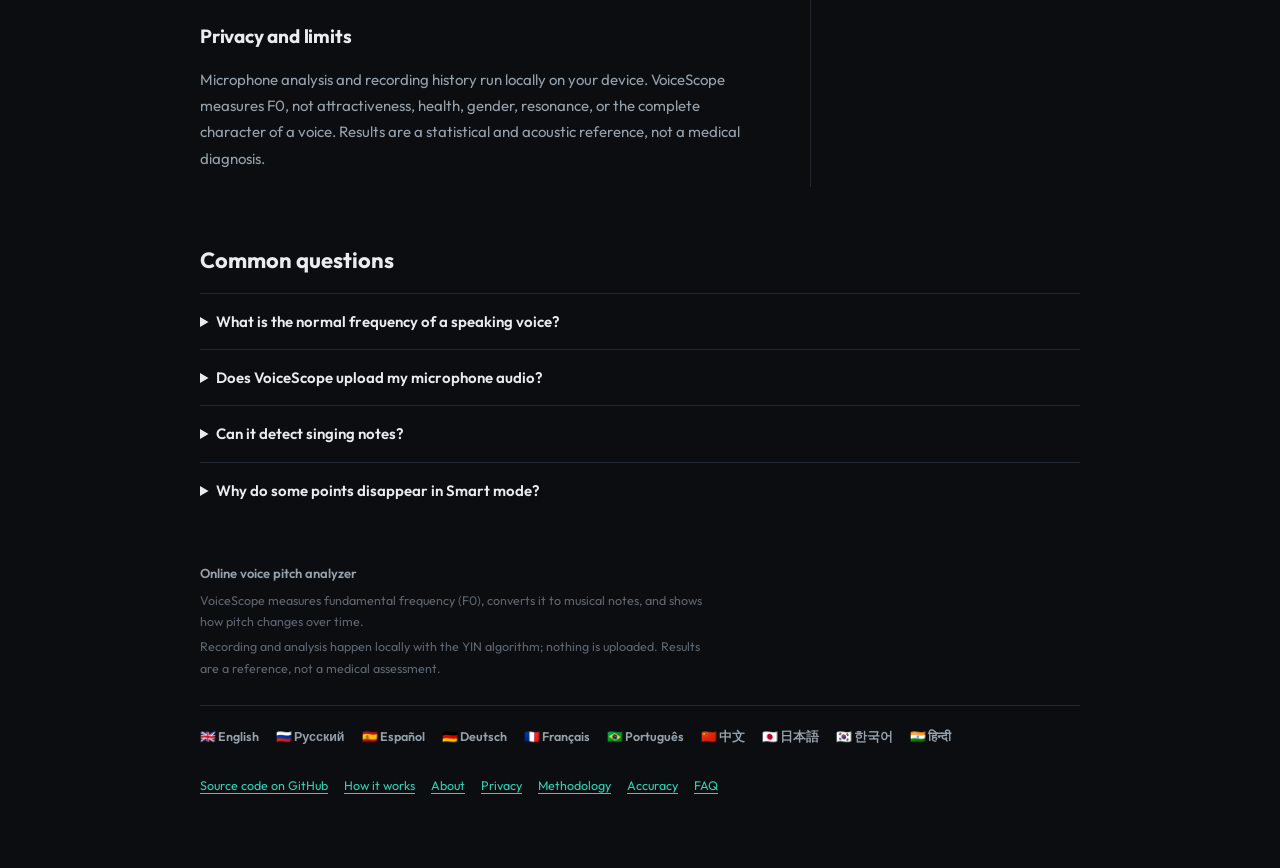
==== commit b507b905: "Harden mobile navigation across phone layouts" ====
--- a/index.html
+++ b/index.html
@@ -109,7 +109,7 @@
 
   /* top bar */
   .topbar{display:grid; grid-template-columns:auto 1fr auto; align-items:center; gap:24px; min-height:76px; border-bottom:1px solid var(--line)}
-  .wordmark{font-weight:700; font-size:17px; letter-spacing:-.2px; color:var(--text); text-decoration:none}
+  .wordmark{display:inline-flex; align-items:center; min-height:44px; font-weight:700; font-size:17px; letter-spacing:-.2px; color:var(--text); text-decoration:none}
   .wordmark i{font-style:normal; color:var(--accent)}
   .top-nav{display:flex; justify-content:center; align-items:center; gap:22px; min-width:0}
   .top-nav>a,.top-nav summary{color:var(--muted); font-size:13px; font-weight:600; text-decoration:none; white-space:nowrap}
@@ -375,12 +375,17 @@
   .footer-language-nav a{color:var(--muted); font-weight:600; text-decoration:none}
   .footer-language-nav a:hover{color:var(--text)}
 
+  @media (max-width:820px){
+    .topbar{position:relative; grid-template-columns:1fr auto; gap:10px 16px; padding-top:max(8px,env(safe-area-inset-top))}
+    .top-nav{grid-column:1/-1; grid-row:2; justify-content:flex-start; flex-wrap:wrap; gap:8px; padding:4px 0 12px}
+    .top-nav>a,.top-nav>details{flex:0 0 auto}
+    .top-nav>a,.top-nav>details>summary{display:inline-flex; align-items:center; min-height:40px}
+    .nav-menu{position:static}
+    .nav-popover{position:absolute; top:calc(100% + 8px); left:0; right:0; width:auto; transform:none}
+  }
+
   @media (max-width:560px){
     body{padding-left:16px; padding-right:16px}
-    .topbar{grid-template-columns:1fr auto; gap:10px 16px; padding-top:max(8px,env(safe-area-inset-top))}
-    .top-nav{grid-column:1/-1; grid-row:2; justify-content:flex-start; flex-wrap:wrap; gap:8px; padding:4px 0 12px}
-    .top-nav>a,.top-nav>details{flex:0 0 auto}
-    .nav-popover{position:fixed; top:120px; left:16px; right:16px; width:auto; transform:none}
     .hero{padding:38px 0 30px}
     .hero-cta{align-items:stretch}
     .hero-hint{display:none}
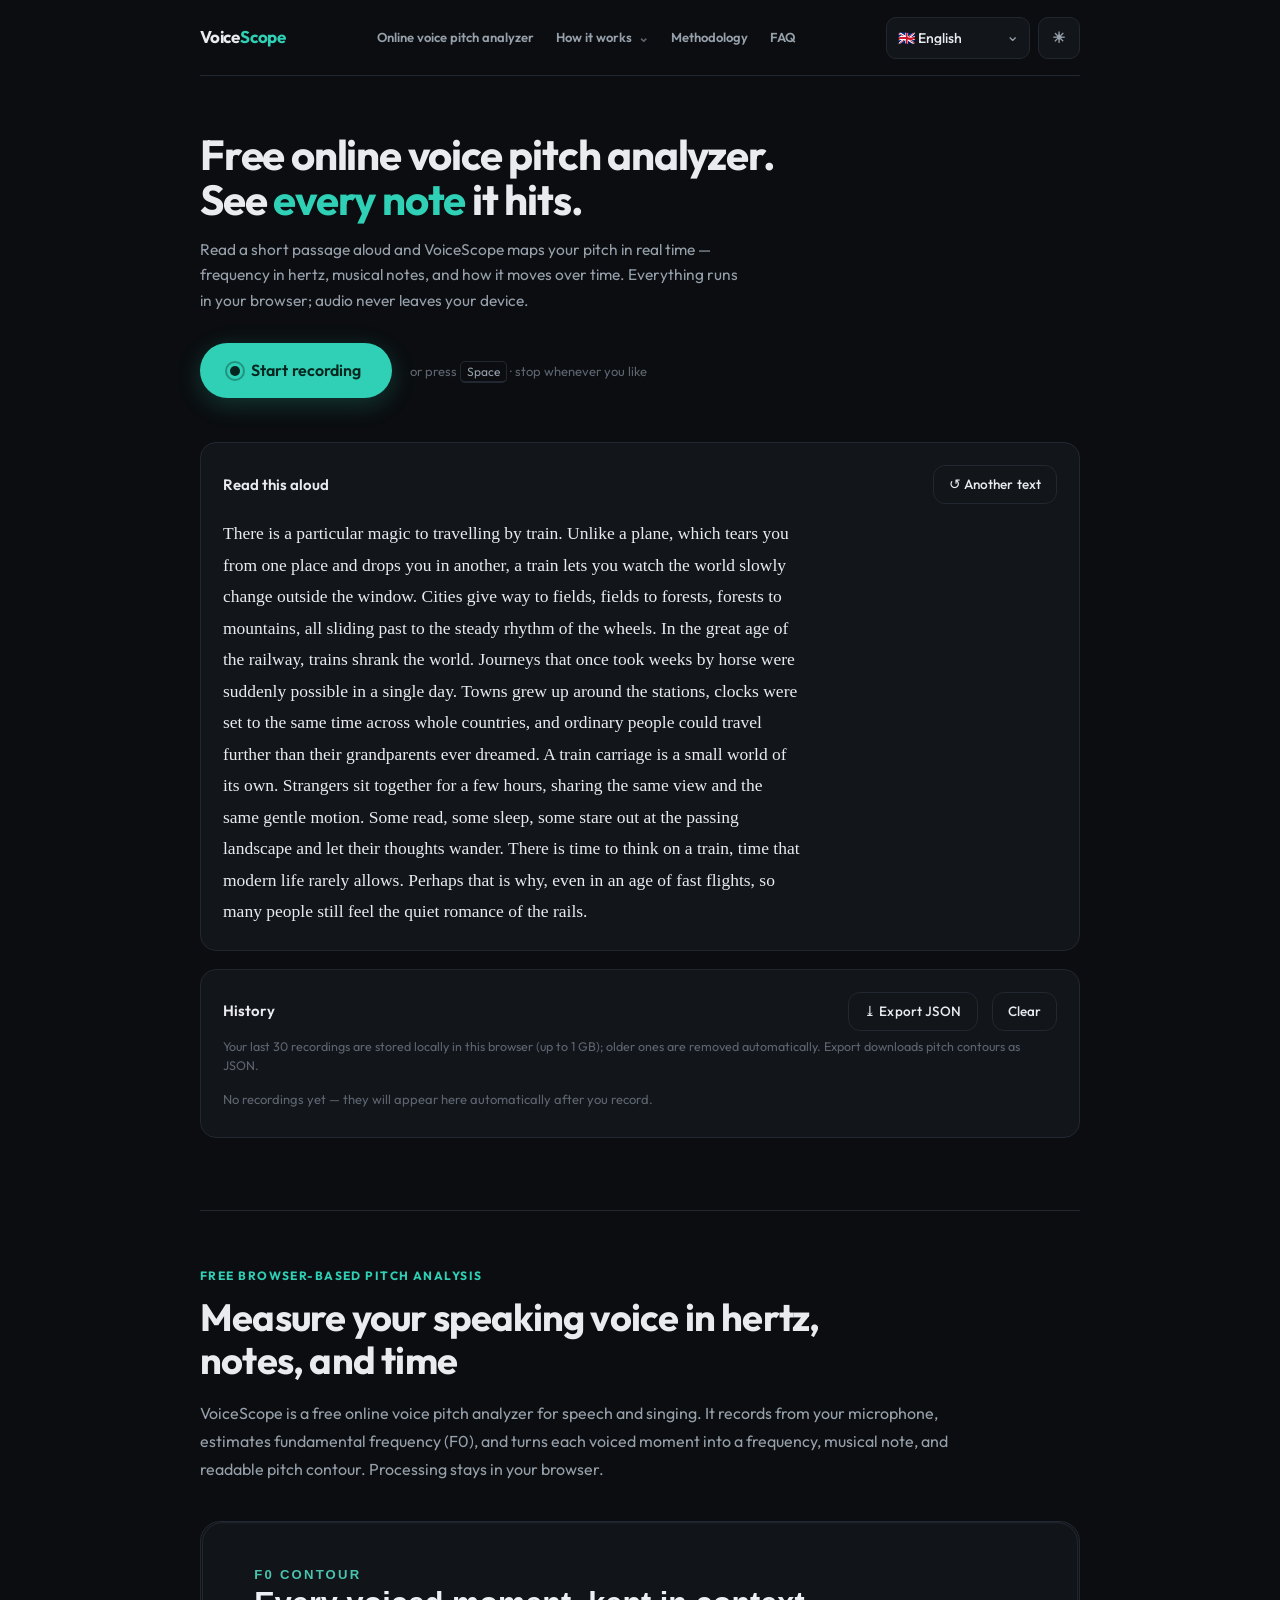
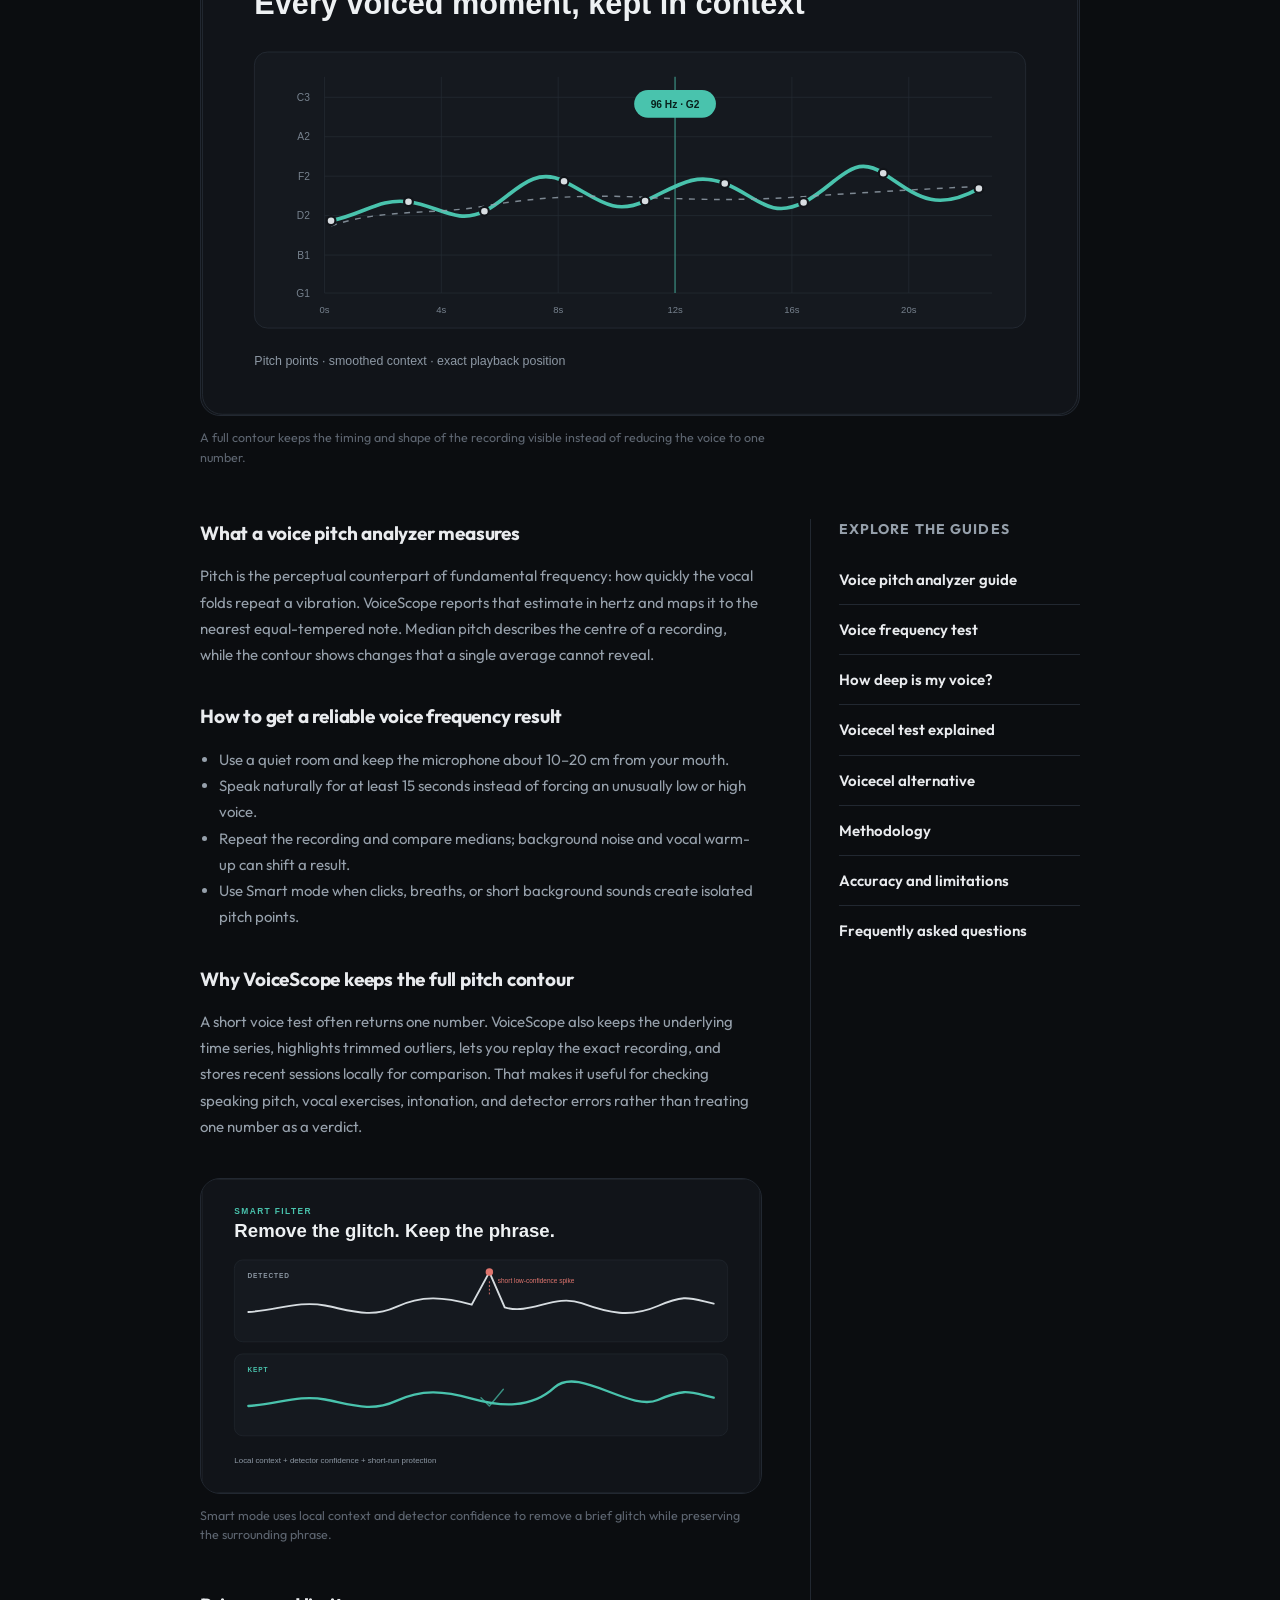
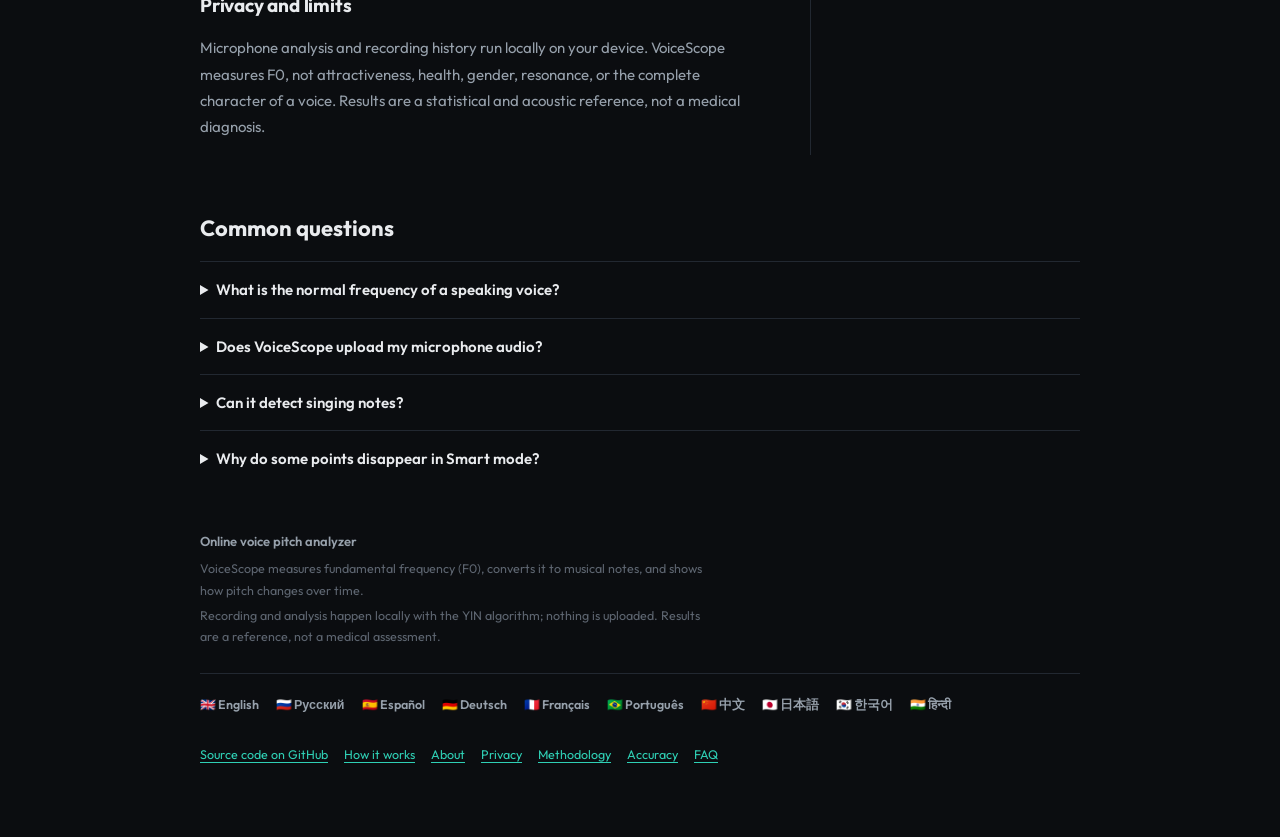
==== commit ee961a90: "Filter persistent background tones from pitch analysis" ====
--- a/index.html
+++ b/index.html
@@ -587,8 +587,8 @@
               <span class="exp" data-i18n="minExplain">Drops voiced bursts shorter than N frames — usually clicks, breaths, or artifacts.</span>
             </div>
             <div class="ctl">
-              <span class="lab"><label class="check" style="color:var(--text)"><input id="optAdaptive" type="checkbox" checked /> <span data-i18n="adaptiveSilence">Adaptive silence floor</span></label></span>
-              <span class="exp" data-i18n="adaptiveExplain">Estimates background noise from quiet sections and removes anything quieter.</span>
+              <span class="lab"><label class="check" style="color:var(--text)"><input id="optAdaptive" type="checkbox" checked /> <span data-i18n="adaptiveSilence">Filter steady background tones</span></label></span>
+              <span class="exp" data-i18n="adaptiveExplain">Removes quiet, persistent pitch detections while preserving louder speech and clear sustained notes.</span>
             </div>
           </div>
         </div>
@@ -833,10 +833,11 @@
   }
   // absolute threshold: first dip below thresh
   let best = -1;
+  let thresholdHit = false;
   for(let tau=tauMin; tau<tauMax; tau++){
     if(d[tau] < thresh){
       while(tau+1 < tauMax && d[tau+1] < d[tau]) tau++;
-      best = tau; break;
+      best = tau; thresholdHit = true; break;
     }
   }
   if(best === -1){ // fallback: global min in range
@@ -852,7 +853,12 @@
     const denom = 2*(2*s1 - s2 - s0);
     if(denom !== 0) betterTau = best + (s2 - s0)/denom;
   }
-  return { f0: rate/betterTau, conf: 1 - d[best] };
+  return {
+    f0: rate/betterTau,
+    conf:1-d[best],
+    thresholdHit,
+    boundaryMinimum:best<=tauMin+1 || best>=tauMax-2
+  };
 }
 
 /* ---------- analysis params ---------- */
@@ -885,7 +891,10 @@
 let startedAt = 0, rafId = 0;
 let lastAnalysis = null, lastDraw = null, chartGeom = null;
 let livePitchPoints = [];
-let liveVoicedMidis = [], lastMedUpdate = 0;
+let liveMidiBins = new Int32Array(1280), liveVoicedCount = 0;
+let lastMedUpdate = 0, lastLiveClassificationAt = 0;
+let liveRawPoints = [], liveDecimationTail = new Float32Array(0);
+let liveSignalBuffer = new Float32Array(0), liveSignalBase = 0;
 let recordingLockRelease = null, recordingLockTask = null;
 
 async function acquireRecordingLock(){
@@ -952,8 +961,11 @@
   processor = audioCtx.createScriptProcessor(4096, 1, 1);
   muteGain = audioCtx.createGain(); muteGain.gain.value = 0;
 
-  recChunks = []; recLen = 0; livePitchPoints = [];
-  liveVoicedMidis = []; lastMedUpdate = 0;
+  recChunks = []; recLen = 0; livePitchPoints = []; liveRawPoints = [];
+  liveDecimationTail = new Float32Array(0);
+  liveSignalBuffer = new Float32Array(0); liveSignalBase = 0;
+  liveMidiBins = new Int32Array(1280); liveVoicedCount = 0;
+  lastMedUpdate = 0; lastLiveClassificationAt = 0;
   $('#liveMed').textContent = '—'; $('#liveMedHz').textContent = '';
   processor.onaudioprocess = e => {
     const ch = e.inputBuffer.getChannelData(0);
@@ -993,32 +1005,103 @@
   $('#meterFill').style.width = pct.toFixed(0)+'%';
   // live note
   try{
-    const sig = decimate(buf, params.D);
-    if(sig.length >= params.frameLen){
-      const chunkStart = (recLen - buf.length) / recRate;
-      let latest = null;
-      for(let i=0; i+params.frameLen<=sig.length; i+=params.hop){
-        const frame = sig.subarray(i, i+params.frameLen);
-        const r = yin(frame, params.aRate, params.tauMin, params.tauMax, 0.15);
-        const voiced = r.conf >= 0.5 && r.f0 >= 55 && r.f0 <= 600 && rms > 0.004;
-        const midi = voiced ? hzToMidi(r.f0) : null;
-        livePitchPoints.push({ t: chunkStart + (i+params.frameLen/2)/params.aRate, midi });
-        if(voiced){ latest = r; liveVoicedMidis.push(midi); }
+    const combined = new Float32Array(liveDecimationTail.length + buf.length);
+    combined.set(liveDecimationTail);
+    combined.set(buf, liveDecimationTail.length);
+    const groups = Math.floor(combined.length / params.D);
+    const decimated = new Float32Array(groups);
+    for(let group=0; group<groups; group++){
+      let sum = 0;
+      for(let offset=0; offset<params.D; offset++) sum += combined[group*params.D+offset];
+      decimated[group] = sum / params.D;
+    }
+    liveDecimationTail = combined.slice(groups * params.D);
+
+    const pending = new Float32Array(liveSignalBuffer.length + decimated.length);
+    pending.set(liveSignalBuffer);
+    pending.set(decimated, liveSignalBuffer.length);
+    liveSignalBuffer = pending;
+
+    let nextStart = 0;
+    while(nextStart + params.frameLen <= liveSignalBuffer.length){
+      const frame = liveSignalBuffer.subarray(nextStart, nextStart + params.frameLen);
+      let frameRms = 0;
+      for(let index=0; index<frame.length; index++) frameRms += frame[index]*frame[index];
+      frameRms = Math.sqrt(frameRms/frame.length);
+      const r = yin(frame, params.aRate, params.tauMin, params.tauMax, 0.15);
+      liveRawPoints.push({
+        t:(liveSignalBase + nextStart + params.frameLen/2)/params.aRate,
+        f0:r.f0, conf:r.conf, rms:frameRms,
+        thresholdHit:r.thresholdHit, boundaryMinimum:r.boundaryMinimum
+      });
+      nextStart += params.hop;
+    }
+    if(nextStart){
+      liveSignalBuffer = liveSignalBuffer.slice(nextStart);
+      liveSignalBase += nextStart;
+    }
+
+    const classificationNow = performance.now();
+    if(classificationNow-lastLiveClassificationAt < 250 && livePitchPoints.length) return;
+    lastLiveClassificationAt = classificationNow;
+
+    // Revisit only the most recent minute. Older frames have already seen a
+    // full minute of context, so freezing them keeps live work bounded during
+    // genuinely long recordings; Stop still runs the exact full offline pass.
+    const liveWindowFrames = Math.max(
+      80,
+      Math.ceil(params.aRate/params.hop*60)
+    );
+    const windowStart = Math.max(0, liveRawPoints.length-liveWindowFrames);
+    const windowRaw = liveRawPoints.slice(windowStart);
+    const classification = window.VoiceScopeAnalysis.adaptiveVoicingMask(
+      windowRaw,
+      {
+        confidenceThreshold:+$('#sens').value,
+        adaptive:$('#optAdaptive').checked
       }
-      $('#liveNote').textContent = latest ? midiName(hzToMidi(latest.f0)) : '—';
-      $('#liveHz').textContent = latest ? latest.f0.toFixed(0) + ' Hz' : '';
-      updateLiveMedian();
-      drawLiveChart();
-    }
+    );
+    while(livePitchPoints.length < liveRawPoints.length){
+      const point = liveRawPoints[livePitchPoints.length];
+      livePitchPoints.push({ t:point.t, midi:null });
+    }
+    for(let localIndex=0; localIndex<windowRaw.length; localIndex++){
+      const index = windowStart+localIndex;
+      const previousMidi = livePitchPoints[index].midi;
+      if(previousMidi!=null){
+        const previousBin = Math.max(0, Math.min(1279, Math.round(previousMidi*10)));
+        liveMidiBins[previousBin]--; liveVoicedCount--;
+      }
+      const midi = classification.mask[localIndex] ? hzToMidi(windowRaw[localIndex].f0) : null;
+      livePitchPoints[index] = { t:windowRaw[localIndex].t, midi };
+      if(midi!=null){
+        const bin = Math.max(0, Math.min(1279, Math.round(midi*10)));
+        liveMidiBins[bin]++; liveVoicedCount++;
+      }
+    }
+    const latestIndex = classification.mask.lastIndexOf(true);
+    const latestRawIndex = latestIndex >= 0 ? windowStart+latestIndex : -1;
+    const newest = liveRawPoints.at(-1);
+    const latest = latestIndex >= 0 && newest &&
+      newest.t-liveRawPoints[latestRawIndex].t <= 0.15
+      ? liveRawPoints[latestRawIndex]
+      : null;
+    $('#liveNote').textContent = latest ? midiName(hzToMidi(latest.f0)) : '—';
+    $('#liveHz').textContent = latest ? latest.f0.toFixed(0) + ' Hz' : '';
+    updateLiveMedian();
+    drawLiveChart();
   }catch(_){}
 }
 
 function updateLiveMedian(){
   const now = performance.now();
-  if(now - lastMedUpdate < 1000 || liveVoicedMidis.length < 20) return;
+  if(now-lastMedUpdate < 1000 || liveVoicedCount < 20) return;
   lastMedUpdate = now;
-  const sorted = [...liveVoicedMidis].sort((a,b)=>a-b);
-  const medMidi = percentile(sorted, 50);
+  const medMidi = window.VoiceScopeAnalysis.medianFromHistogram(
+    liveMidiBins,
+    liveVoicedCount,
+    10
+  );
   $('#liveMed').textContent = midiName(medMidi);
   $('#liveMedHz').textContent = midiToHz(medMidi).toFixed(0) + ' Hz';
 }
@@ -1045,11 +1128,25 @@
   const plotW=cssW-padL-padR, plotH=cssH-padT-padB;
   const elapsed = Math.max(0.1, (performance.now()-startedAt)/1000);
   const duration = Math.max(3, elapsed);
-  const voiced = livePitchPoints.filter(p=>p.midi!=null);
+  const maxDisplayPoints = Math.max(1000, Math.round(plotW*2));
+  const displayStride = Math.max(1, Math.ceil(livePitchPoints.length/maxDisplayPoints));
+  const displayPoints = [];
+  for(let start=0; start<livePitchPoints.length; start+=displayStride){
+    let selected = null;
+    const end = Math.min(livePitchPoints.length, start+displayStride);
+    for(let index=start; index<end; index++){
+      if(livePitchPoints[index].midi!=null){ selected=livePitchPoints[index]; break; }
+    }
+    displayPoints.push(selected || { t:livePitchPoints[end-1].t, midi:null });
+  }
+  const voiced = displayPoints.filter(p=>p.midi!=null);
   let lo=48, hi=66;
-  if(voiced.length){
-    lo=Math.min(...voiced.map(p=>p.midi))-3;
-    hi=Math.max(...voiced.map(p=>p.midi))+3;
+  if(liveVoicedCount){
+    let lowBin = 0, highBin = liveMidiBins.length-1;
+    while(lowBin<liveMidiBins.length && liveMidiBins[lowBin]<=0) lowBin++;
+    while(highBin>=0 && liveMidiBins[highBin]<=0) highBin--;
+    lo=lowBin/10-3;
+    hi=highBin/10+3;
     if(hi-lo<18){ const mid=(lo+hi)/2; lo=mid-9; hi=mid+9; }
   }
   const x=t=>padL+(t/duration)*plotW;
@@ -1089,7 +1186,7 @@
   let prev=null, ema=null;
   ctx.strokeStyle=getCss('--accent'); ctx.lineWidth=2.5; ctx.lineCap='round'; ctx.lineJoin='round';
   ctx.beginPath();
-  for(const p of livePitchPoints){
+  for(const p of displayPoints){
     if(p.midi==null){ prev=null; ema=null; continue; }
     ema=ema==null?p.midi:.35*p.midi+.65*ema;
     const px=x(p.t), py=y(ema);
@@ -1143,7 +1240,11 @@
     for(let k=0;k<p.frameLen;k++) rms += frame[k]*frame[k];
     rms = Math.sqrt(rms/p.frameLen);
     const r = yin(frame, p.aRate, p.tauMin, p.tauMax, 0.15);
-    raw.push({ t:(i + p.frameLen/2)/p.aRate, f0:r.f0, conf:r.conf, rms });
+    raw.push({
+      t:(i + p.frameLen/2)/p.aRate,
+      f0:r.f0, conf:r.conf, rms,
+      thresholdHit:r.thresholdHit, boundaryMinimum:r.boundaryMinimum
+    });
   }
   lastAnalysis = { raw, duration: recordedSamples.length/recRate };
   setupPlayback();
@@ -1174,19 +1275,14 @@
   const adaptive = $('#optAdaptive').checked;
   const raw = lastAnalysis.raw;
 
-  // adaptive silence floor: estimate noise from quietest frames, but never let it
-  // climb into the speech level — cap it at a fraction of the median (loud) RMS.
-  let silence = 0.004;
-  if(adaptive && raw.length){
-    const rmsSorted = raw.map(p=>p.rms).sort((a,b)=>a-b);
-    const floor = percentile(rmsSorted, 5);
-    const med = percentile(rmsSorted, 50) || 0.01;
-    silence = Math.max(0.003, Math.min(floor * 2.5, med * 0.30));
-  }
+  const classification = window.VoiceScopeAnalysis.adaptiveVoicingMask(
+    raw,
+    { confidenceThreshold:confT, adaptive }
+  );
 
   const lowM = hzToMidi(55), highM = hzToMidi(600);
-  const pts = raw.map(p => {
-    const voiced = p.conf >= confT && p.f0 >= 55 && p.f0 <= 600 && p.rms >= silence;
+  const pts = raw.map((p, index) => {
+    const voiced = classification.mask[index];
     return { t:p.t, f0:p.f0, conf:p.conf, voiced,
              midi: voiced ? hzToMidi(p.f0) : null, outlier:false, kept:voiced };
   });
@@ -1720,6 +1816,7 @@
     const f0   = Float32Array.from(raw.map(p=>p.f0));
     const conf = Float32Array.from(raw.map(p=>p.conf));
     const rms  = Float32Array.from(raw.map(p=>p.rms));
+    const pitchEvidence = window.VoiceScopeAnalysis.encodePitchEvidence(raw);
     const wav  = encodeWAV(recordedSamples, recRate);
     const id = Date.now();
     const dt = raw.length>1 ? (raw[1].t - raw[0].t) : 0.008;
@@ -1728,8 +1825,9 @@
       medianHz:lastStats.medHz, medianNote:lastStats.medNote,
       settings:snapshotSettings(),
       t0: raw.length ? raw[0].t : 0, dt,
-      f0, conf, rms, wav,
-      bytes: wav.size + f0.byteLength*3
+      f0, conf, rms, pitchEvidence, wav,
+      bytes: wav.size + f0.byteLength + conf.byteLength +
+        rms.byteLength + pitchEvidence.byteLength
     };
     await dbPut(rec);
     await pruneDB();
@@ -1747,7 +1845,15 @@
 }
 function loadRecording(rec){
   const n = rec.f0.length, raw = [];
-  for(let i=0;i<n;i++) raw.push({ t: rec.t0 + i*rec.dt, f0:rec.f0[i], conf:rec.conf[i], rms:rec.rms[i] });
+  for(let i=0;i<n;i++){
+    const evidence = window.VoiceScopeAnalysis.decodePitchEvidence(rec.pitchEvidence, i);
+    raw.push({
+      t:rec.t0+i*rec.dt,
+      f0:rec.f0[i], conf:rec.conf[i], rms:rec.rms[i],
+      thresholdHit:evidence.thresholdHit,
+      boundaryMinimum:evidence.boundaryMinimum
+    });
+  }
   lastAnalysis = { raw, duration: rec.dur };
   recordedSamples = null; // loaded item: don't re-save on render
   const url = URL.createObjectURL(rec.wav);
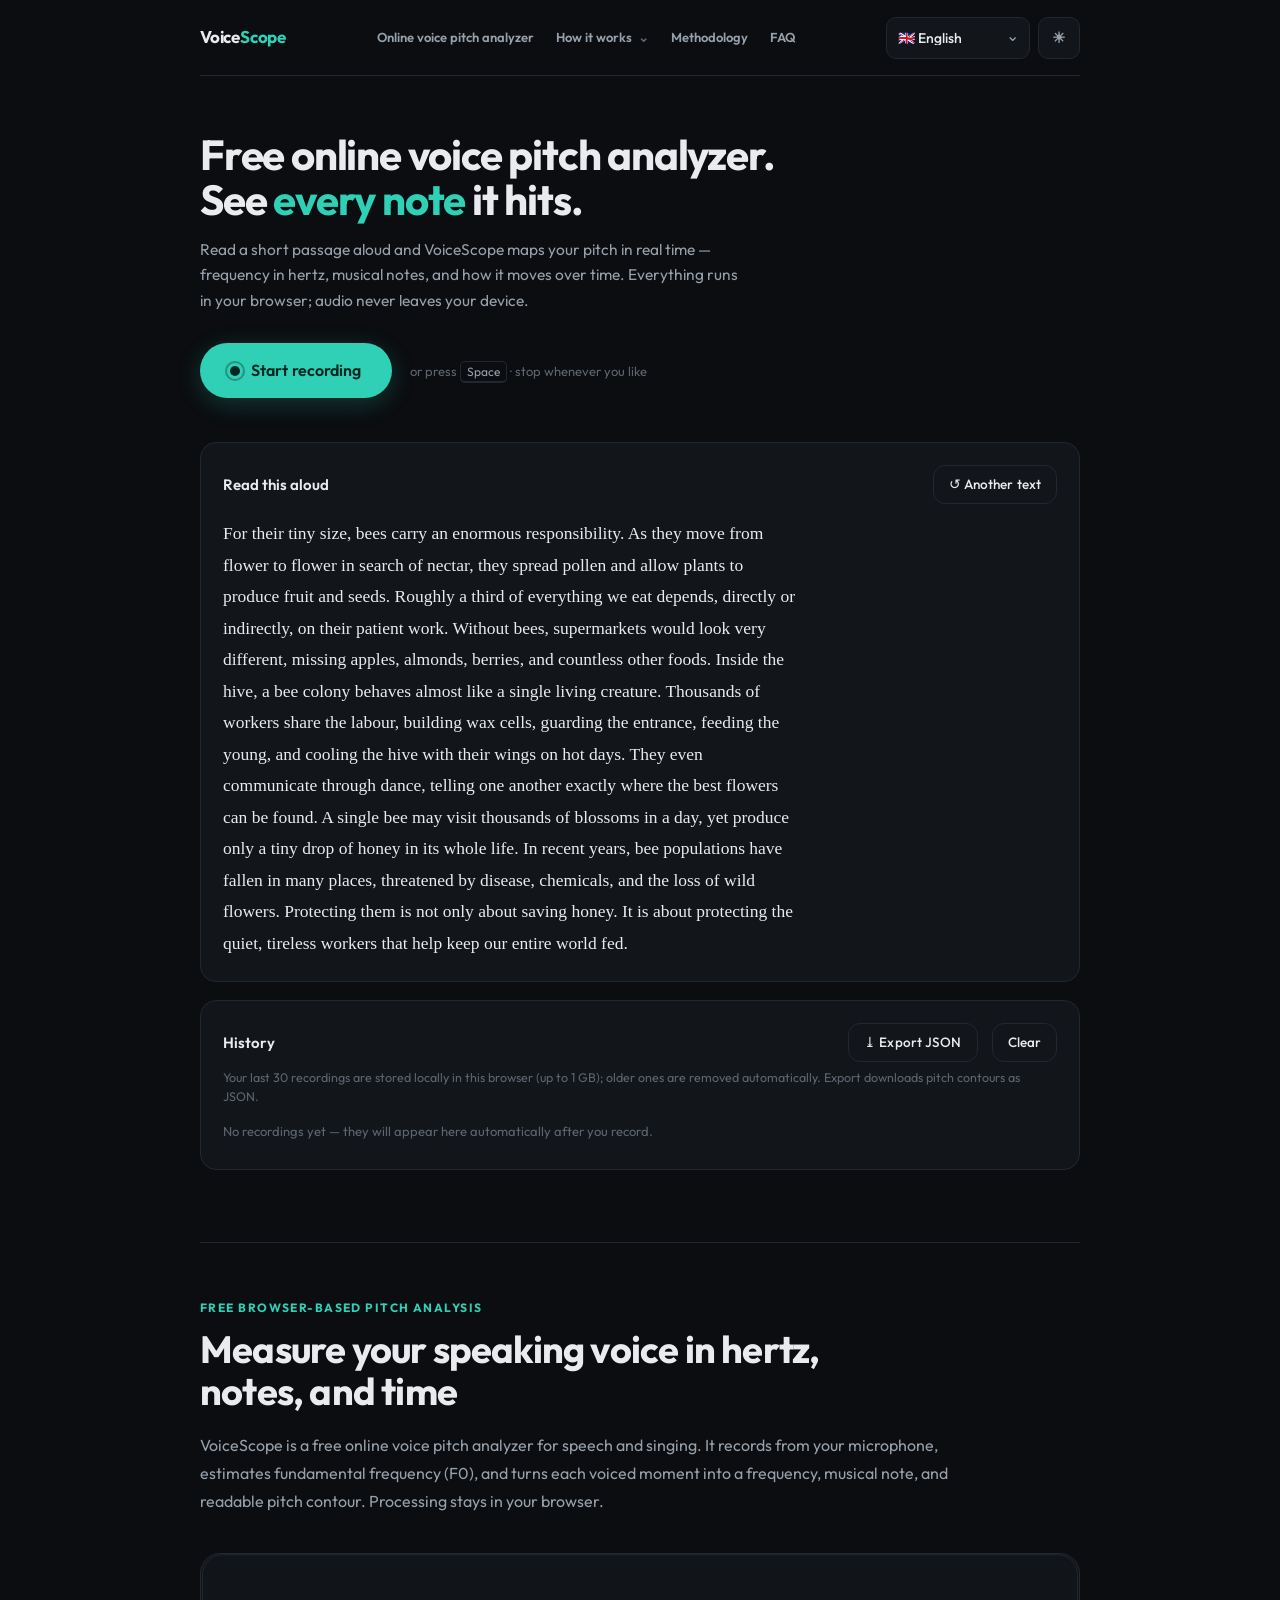
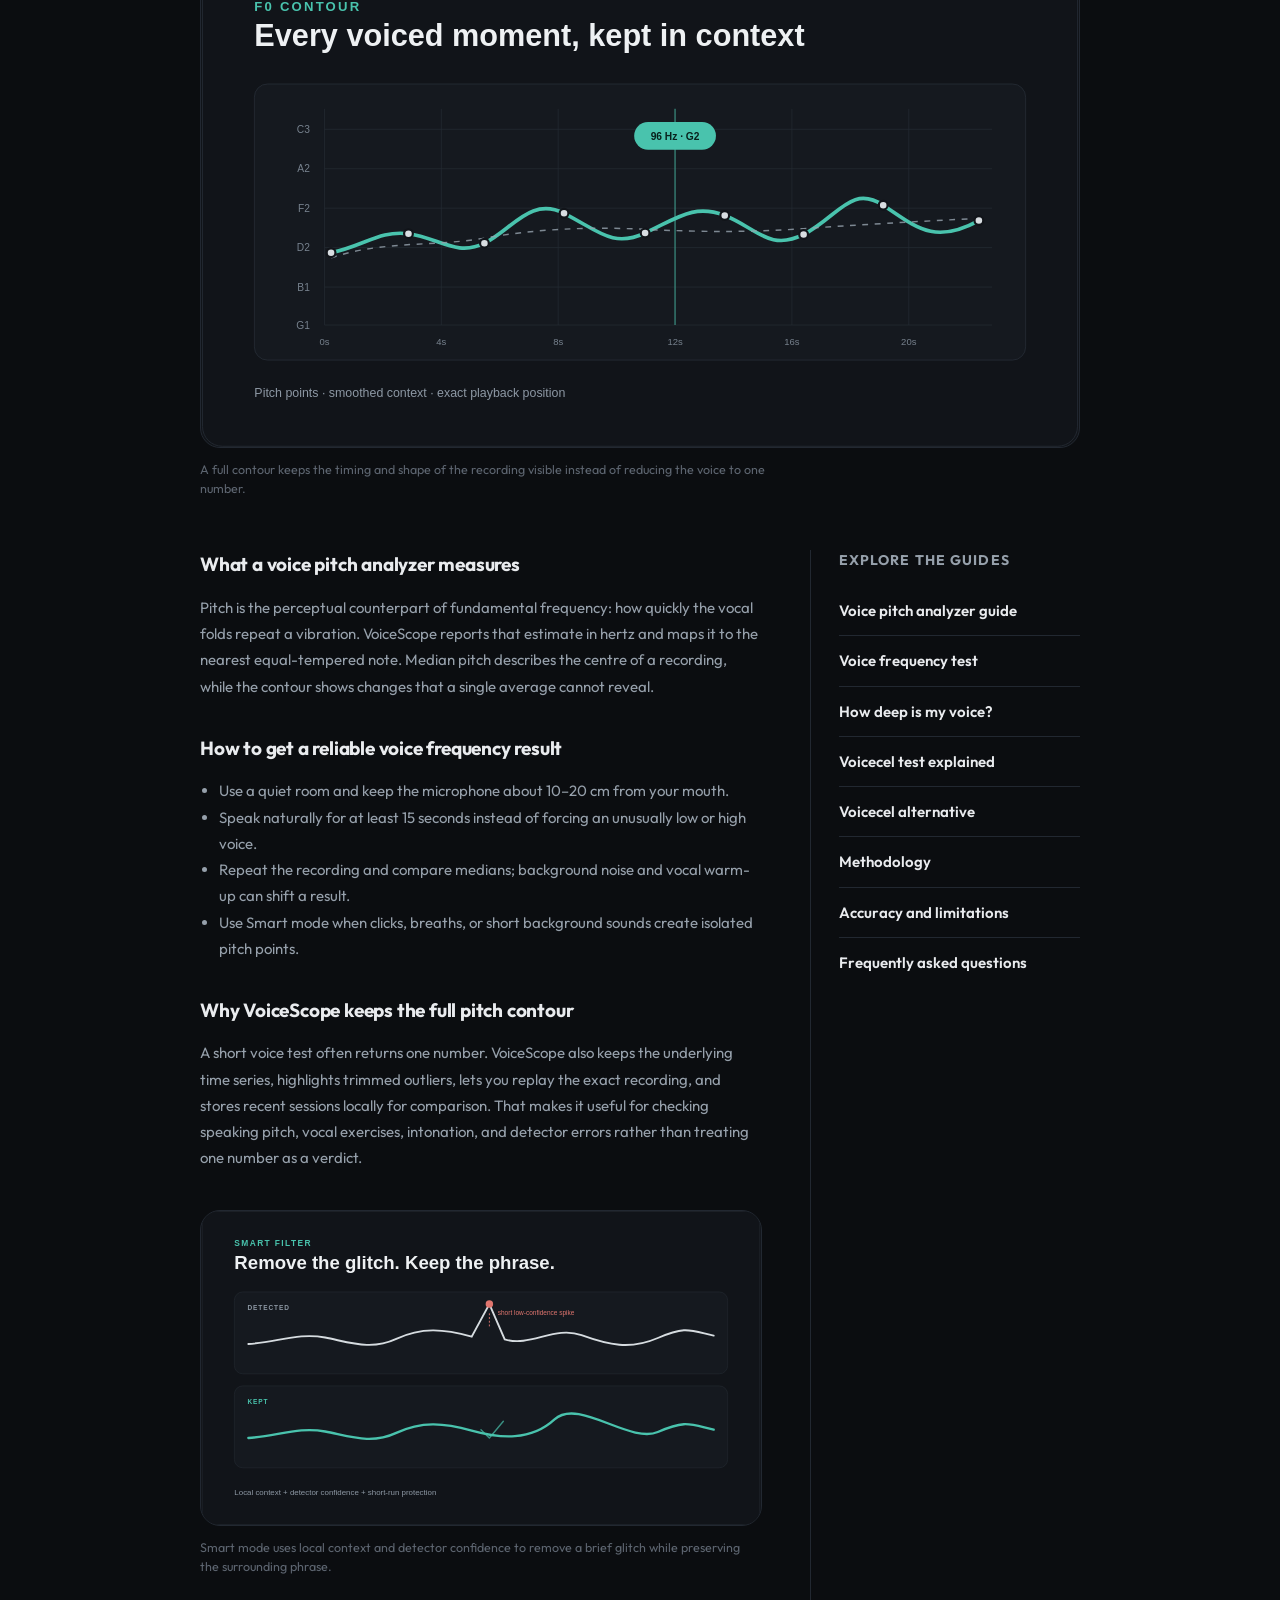
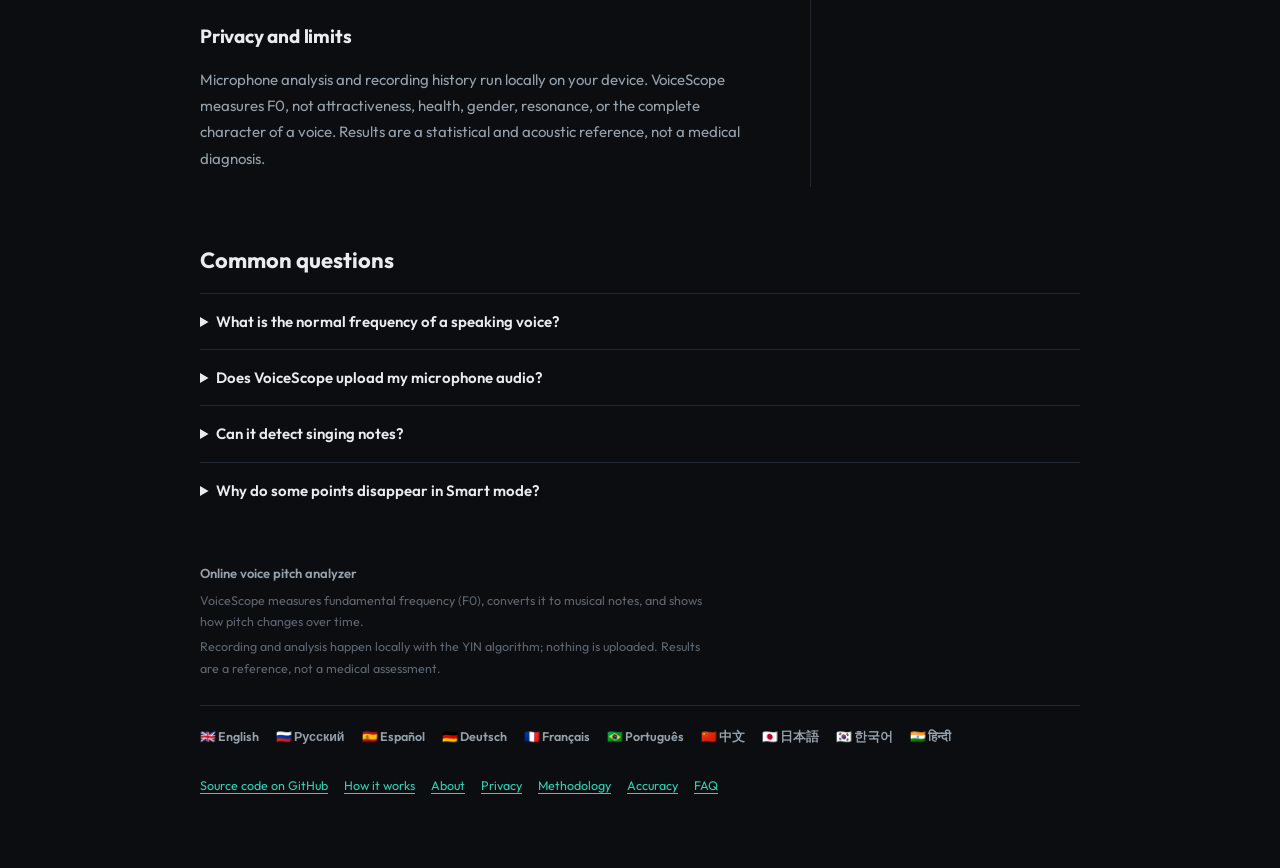
==== commit b917189a: "Refine short background noise rejection" ====
--- a/index.html
+++ b/index.html
@@ -1283,7 +1283,7 @@
   const lowM = hzToMidi(55), highM = hzToMidi(600);
   const pts = raw.map((p, index) => {
     const voiced = classification.mask[index];
-    return { t:p.t, f0:p.f0, conf:p.conf, voiced,
+    return { t:p.t, f0:p.f0, conf:p.conf, thresholdHit:p.thresholdHit, voiced,
              midi: voiced ? hzToMidi(p.f0) : null, outlier:false, kept:voiced };
   });
 
@@ -1328,7 +1328,8 @@
       pts.map(p=>p.voiced ? p.midi : null),
       {
         reliability:pts.map(p=>p.voiced ? p.conf : null),
-        reliabilityFloor:Math.min(0.82, confT + 0.15)
+        thresholdHits:pts.map(p=>p.voiced ? p.thresholdHit : null),
+        reliabilityFloor:Math.min(0.82, confT + 0.20)
       }
     );
     for(let i=0;i<pts.length;i++){
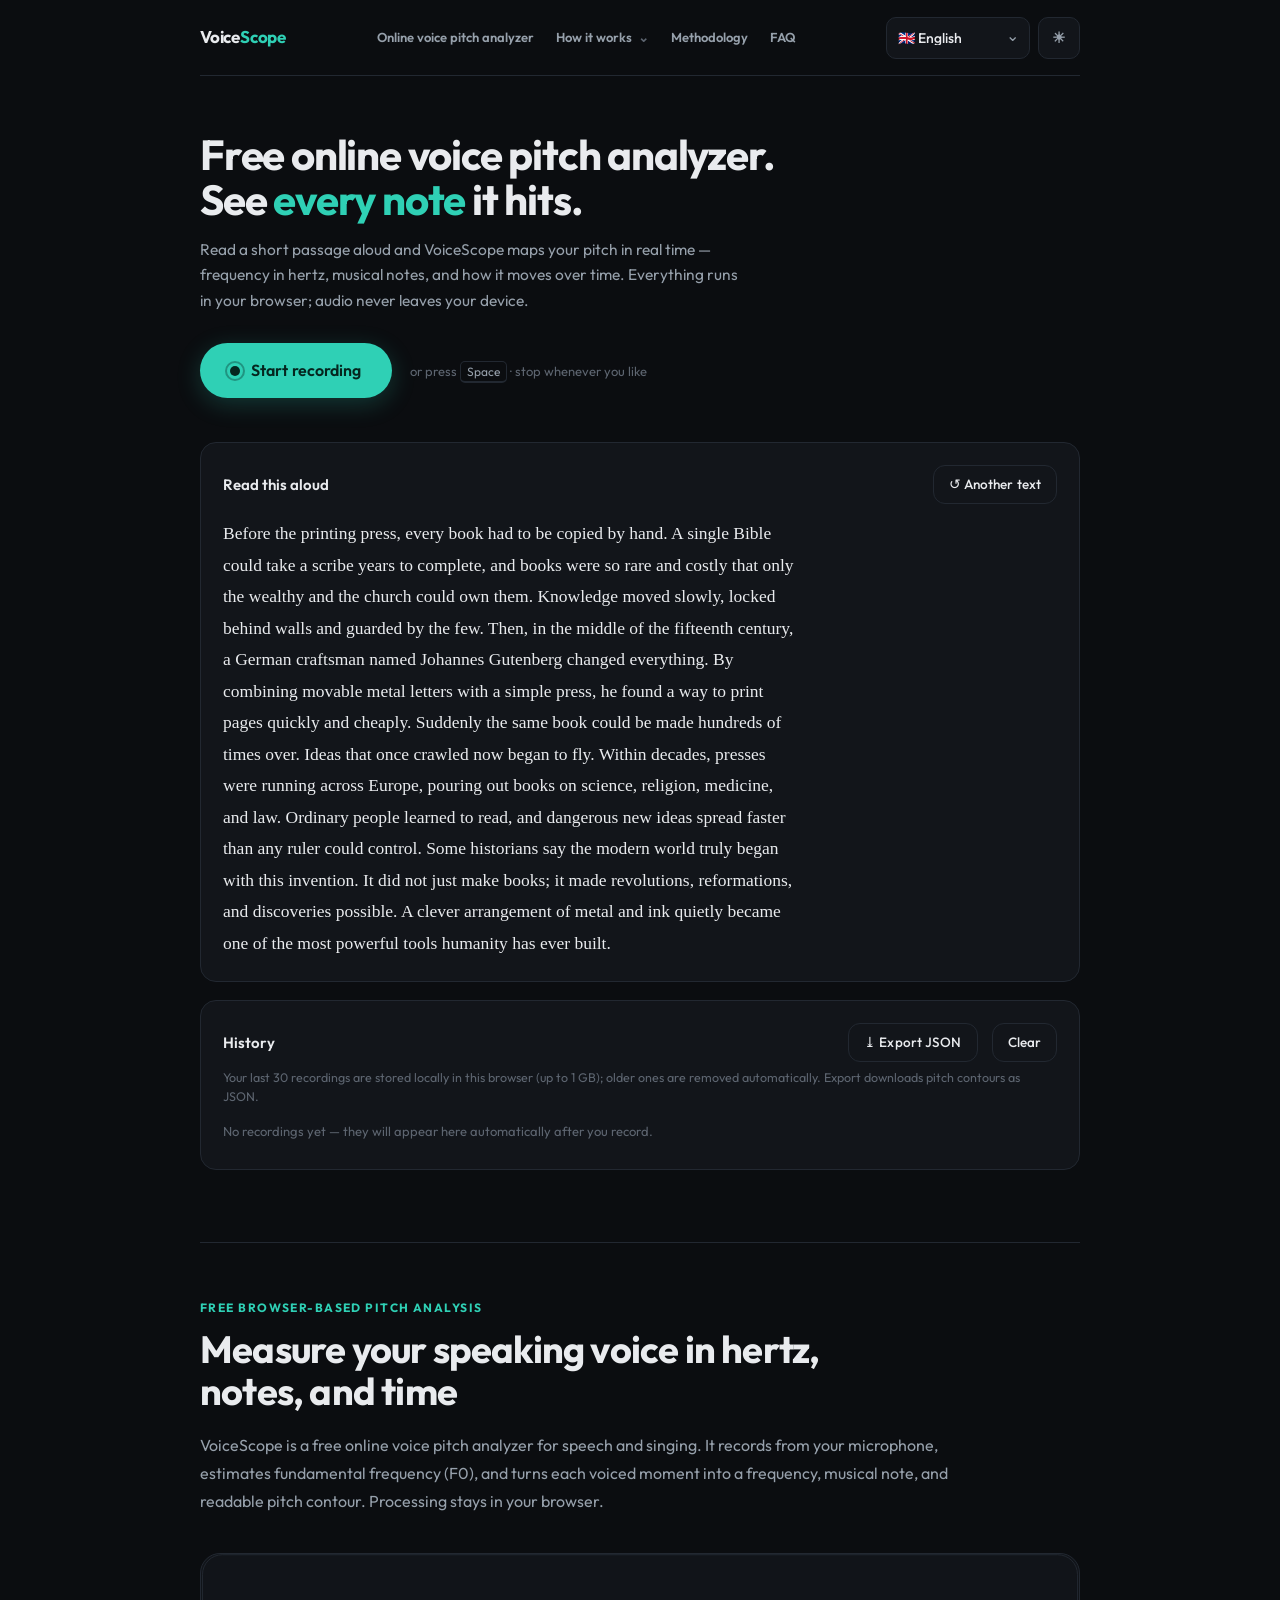
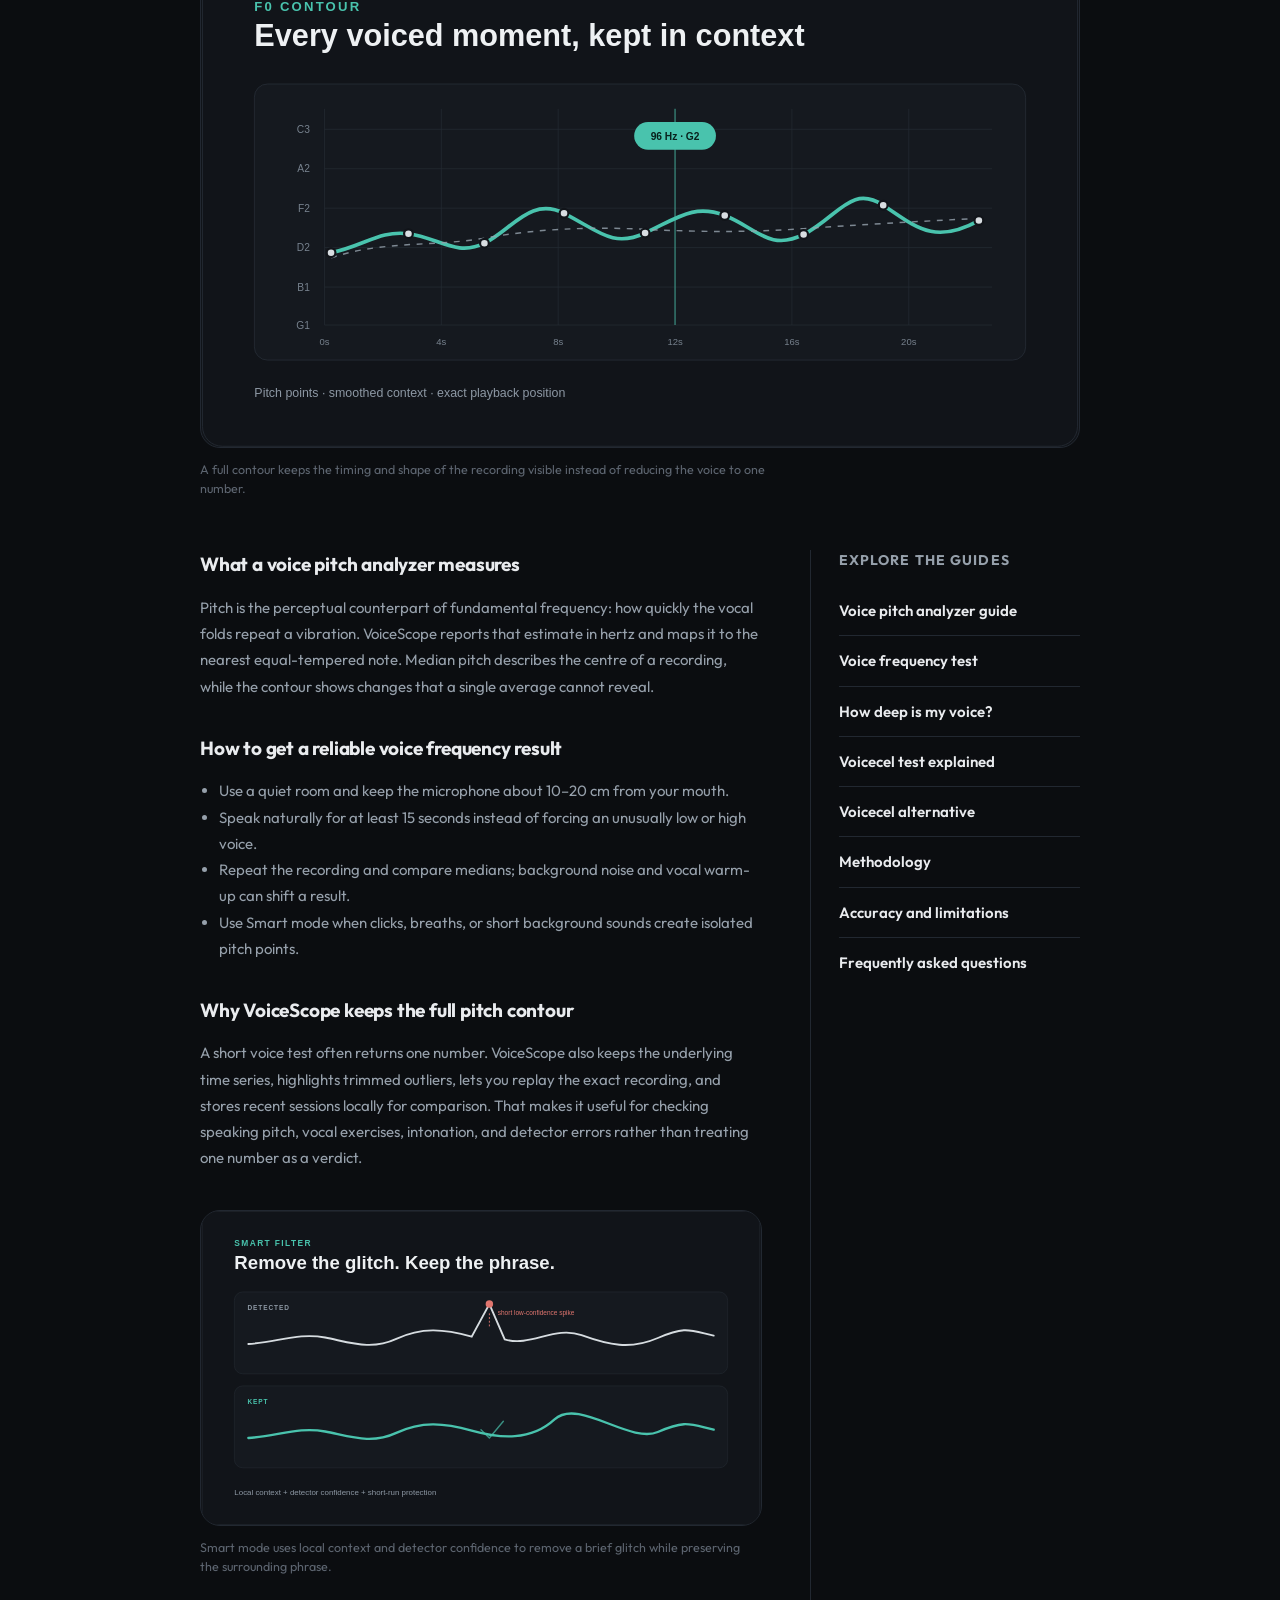
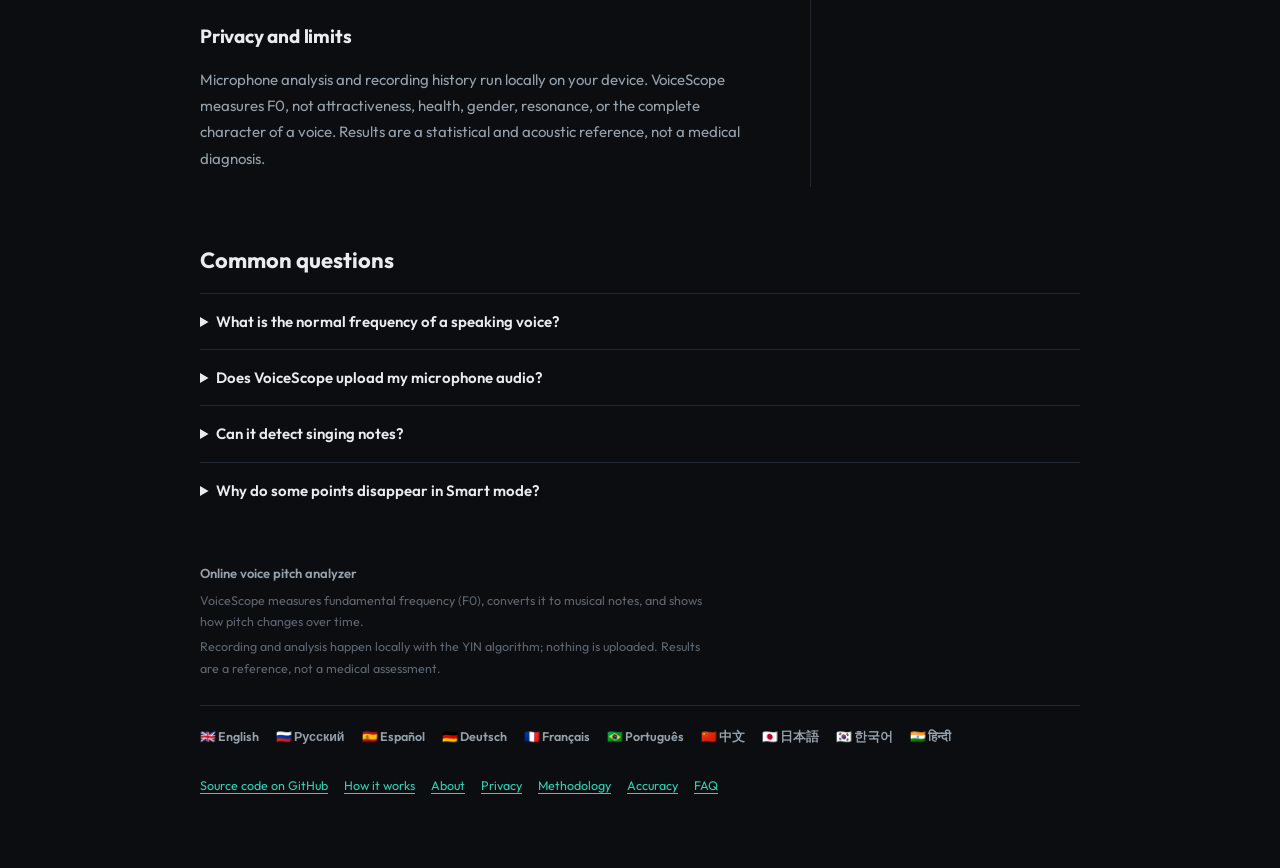
==== commit 5f5c2d02: "Reject noise-only pitch contours YIN fallback treated household noise as voiced when no real speech " ====
--- a/index.html
+++ b/index.html
@@ -944,7 +944,7 @@
 
   try{
     stream = await navigator.mediaDevices.getUserMedia({
-      audio:{ echoCancellation:false, noiseSuppression:false, autoGainControl:false }
+      audio:{ echoCancellation:false, noiseSuppression:true, autoGainControl:false }
     });
   }catch(e){
     showBanner(t('micDenied', { error:e.message }));
